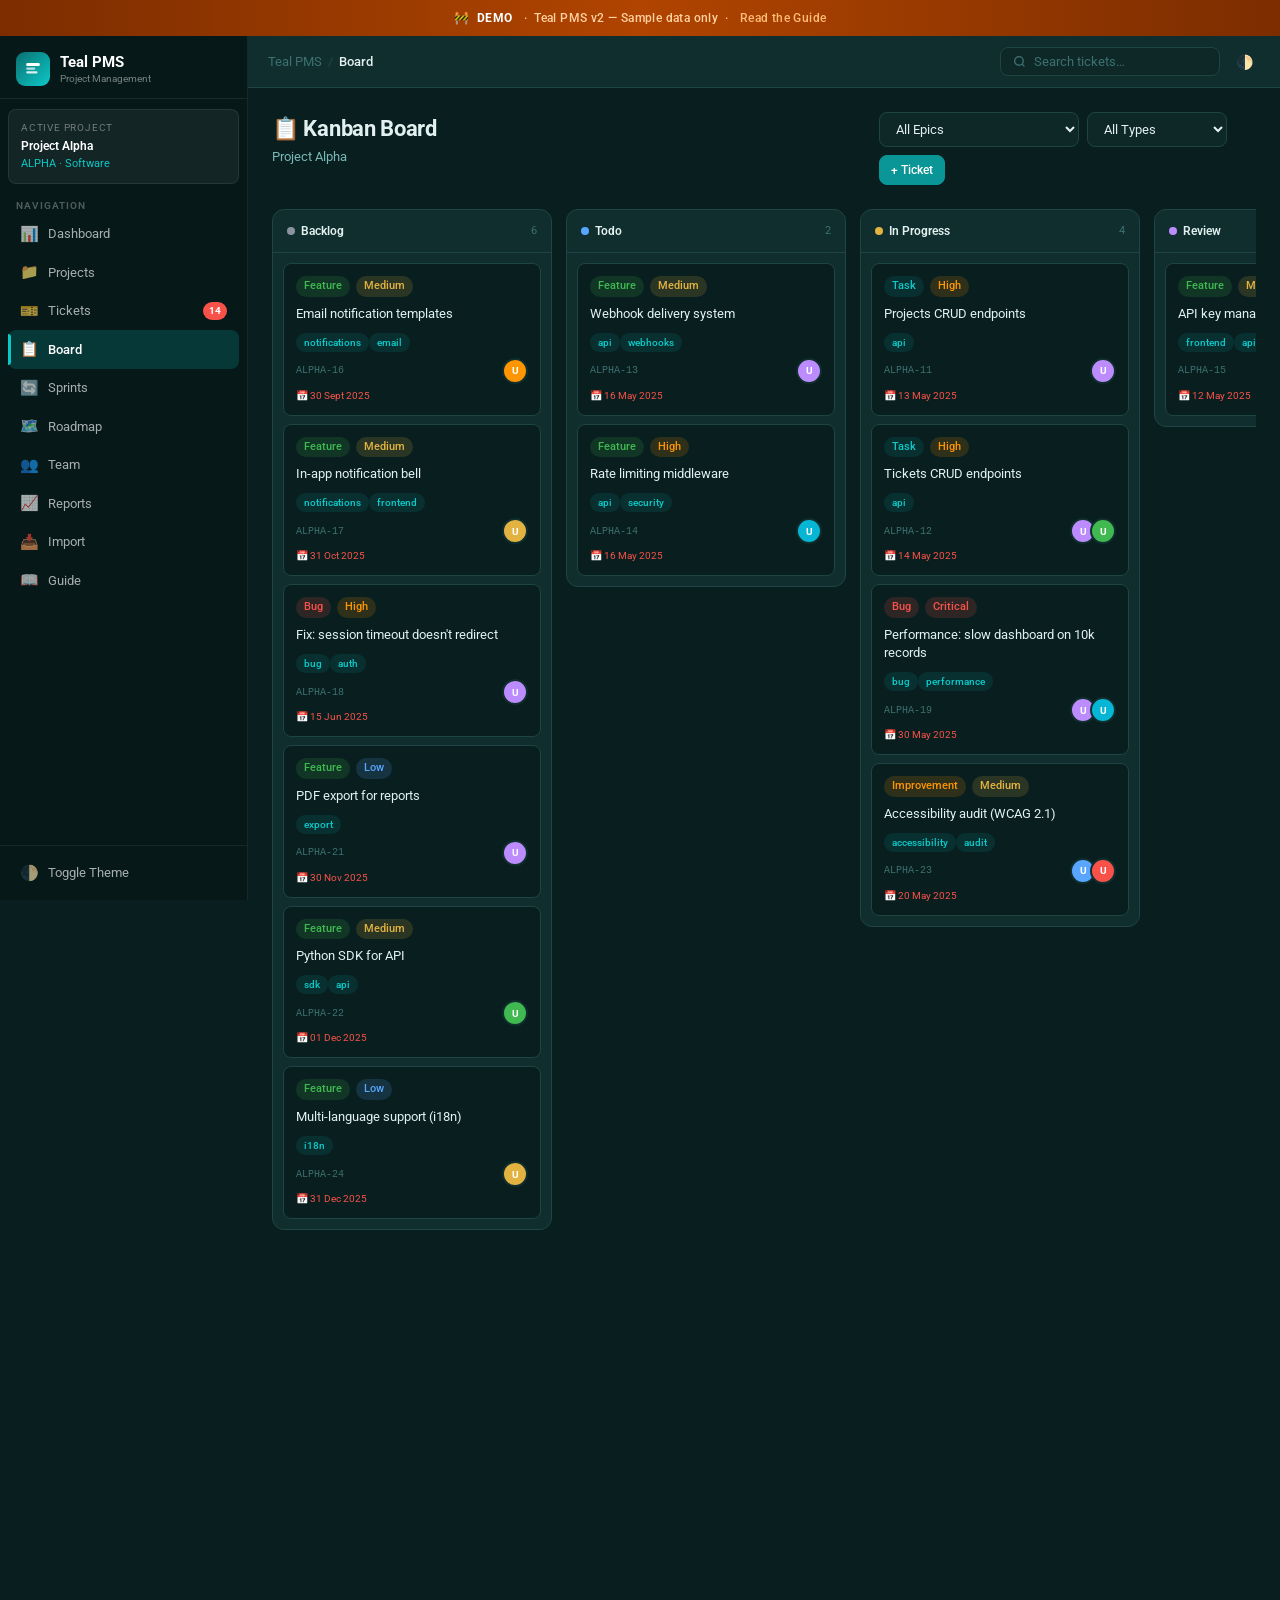
==== board.html @ f60396ba "feat: initial release — Teal PMS v2 (10 pages, import, scrum, roadmap, reports)" ====
<!DOCTYPE html>
<html lang="en" data-theme="dark">
<head><meta charset="UTF-8"/><meta name="viewport" content="width=device-width,initial-scale=1"/>
<title>Teal PMS — Board</title><link rel="icon" href="favicon.svg"/><link rel="stylesheet" href="css/style.css"/></head>
<body>
<script src="js/data.js"></script><script src="js/common.js"></script>
<script>seedDemoData(); buildNav('board');</script>
<div class="main-content">
  <div class="page-header">
    <div><div class="page-title">📋 Kanban Board</div><div class="page-sub" id="board-sub"></div></div>
    <div class="page-header-actions">
      <select class="form-control" id="f-epic" onchange="render()" style="max-width:200px"><option value="">All Epics</option></select>
      <select class="form-control" id="f-type" onchange="render()" style="max-width:140px"><option value="">All Types</option><option>Task</option><option>Bug</option><option>Feature</option><option>Story</option><option>Improvement</option></select>
      <a href="tickets.html" class="btn btn-primary btn-sm">+ Ticket</a>
    </div>
  </div>
  <div class="kanban-wrap" id="kanban-wrap"></div>
</div>
<script>
const COLS = ['Backlog','Todo','In Progress','Review','Done','Blocked'];
const COL_COLORS = {'Backlog':'#8b949e','Todo':'#58a6ff','In Progress':'#e3b341','Review':'#bc8cff','Done':'#3fb950','Blocked':'#f85149'};
const proj = getActiveProject();
document.getElementById('board-sub').textContent = proj?.name || '';
const epics = proj ? getEpicsByProject(proj.id) : [];
const epicSel = document.getElementById('f-epic');
epics.forEach(e => { const o=document.createElement('option'); o.value=e.id; o.textContent=e.name; epicSel.appendChild(o); });

let dragging = null;

function render() {
  const fe = document.getElementById('f-epic').value;
  const ft = document.getElementById('f-type').value;
  const tickets = (proj ? getTicketsByProject(proj.id) : []).filter(t =>
    t.type !== 'Epic' && (!fe || t.epicId === fe) && (!ft || t.type === ft)
  );
  const wrap = document.getElementById('kanban-wrap');
  wrap.innerHTML = COLS.map(col => {
    const cards = tickets.filter(t => t.status === col);
    return `<div class="kanban-col" data-col="${col}" ondragover="event.preventDefault();this.classList.add('drag-over')" ondragleave="this.classList.remove('drag-over')" ondrop="drop(event,'${col}')">
      <div class="kanban-col-header">
        <span style="display:flex;align-items:center;gap:6px"><span style="width:8px;height:8px;border-radius:50%;background:${COL_COLORS[col]};display:inline-block"></span>${col}</span>
        <span class="col-count">${cards.length}</span>
      </div>
      <div class="kanban-col-body">${cards.map(t => `
        <div class="ticket-card" draggable="true" data-id="${t.id}" ondragstart="drag(event)">
          <div class="ticket-card-top">${typeBadge(t.type)}${priorityBadge(t.priority)}</div>
          <div class="ticket-card-title">${t.title}</div>
          ${t.labels?.length ? `<div style="margin-bottom:6px">${t.labels.slice(0,2).map(l=>`<span class="label-chip" style="font-size:10px">${l}</span>`).join('')}</div>` : ''}
          <div class="ticket-card-meta">
            <span class="ticket-card-key">${t.key}</span>
            ${renderAvatars(t.assignees, 2)}
          </div>
          ${t.dueDate ? `<div style="font-size:10px;color:${new Date(t.dueDate)<new Date()&&col!=='Done'?'var(--fail)':'var(--text-muted)'};margin-top:4px">📅 ${fmtDate(t.dueDate)}</div>` : ''}
        </div>`).join('')}
      </div>
    </div>`;
  }).join('');
}
function drag(e) { dragging = e.currentTarget.dataset.id; e.currentTarget.classList.add('dragging'); }
function drop(e, col) {
  e.preventDefault();
  document.querySelectorAll('.kanban-col').forEach(c => c.classList.remove('drag-over'));
  if (!dragging) return;
  const patch = { status: col };
  if (col === 'Done') { patch.pctComplete = 100; }
  updateTicket(dragging, patch); dragging = null; render(); toast(`Moved to ${col}`);
}
render();
</script>
</body></html>
---- css/style.css ----
/* ===== TEAL PMS v2 — DESIGN SYSTEM ===== */
@import url('https://fonts.googleapis.com/css2?family=Roboto:wght@300;400;500;700&display=swap');

/* ---- Tokens ---- */
:root {
  --teal:       #0A9696;
  --teal-br:    #0DC8C8;
  --teal-dim:   #076f6f;
  --teal-ghost: rgba(10,150,150,.12);
  --teal-glow:  rgba(13,200,200,.20);

  --bg:         #091f1f;
  --bg-card:    #102e2e;
  --bg-sidebar: #061818;
  --bg-hover:   #153838;
  --bg-input:   #0e2828;
  --bg-modal:   #0d2525;
  --border:     #1e4444;
  --border-dim: #132e2e;

  --text:       #e2f0f0;
  --text-dim:   #7ab8b8;
  --text-muted: #3d7070;

  --pass:   #3fb950;
  --warn:   #e3b341;
  --fail:   #f85149;
  --info:   #58a6ff;
  --purple: #bc8cff;
  --orange: #ff9500;

  --radius:    8px;
  --radius-lg: 12px;
  --radius-xl: 16px;
  --sidebar-w: 248px;
  --banner-h:  36px;
  --topbar-h:  52px;

  --shadow:    0 4px 24px rgba(0,0,0,.50);
  --shadow-sm: 0 2px 8px rgba(0,0,0,.35);
  --shadow-card: 0 1px 3px rgba(0,0,0,.4), 0 0 0 1px var(--border);
}

[data-theme="light"] {
  --bg:         #e6f4f4;
  --bg-card:    #f4fdfd;
  --bg-sidebar: #0A9696;
  --bg-hover:   #cceaea;
  --bg-input:   #dff4f4;
  --bg-modal:   #ffffff;
  --border:     #a8d8d8;
  --border-dim: #c6e8e8;
  --text:       #0a2e2e;
  --text-dim:   #2e6060;
  --text-muted: #5a9090;
  --shadow:    0 4px 24px rgba(10,150,150,.12);
  --shadow-sm: 0 2px 8px rgba(10,150,150,.08);
  --shadow-card: 0 1px 3px rgba(0,0,0,.08), 0 0 0 1px var(--border);
}

/* ---- Reset ---- */
*, *::before, *::after { box-sizing: border-box; margin: 0; padding: 0; }
html { font-size: 14px; scroll-behavior: smooth; }
body {
  font-family: 'Roboto', -apple-system, BlinkMacSystemFont, sans-serif;
  background: var(--bg);
  color: var(--text);
  min-height: 100vh;
  line-height: 1.5;
  -webkit-font-smoothing: antialiased;
}
a { color: var(--teal-br); text-decoration: none; }
a:hover { text-decoration: underline; }
button, input, select, textarea { font-family: inherit; font-size: inherit; }
button { cursor: pointer; border: none; background: none; }
img { max-width: 100%; }
ul { list-style: none; }

/* ---- Demo Banner ---- */
.demo-banner {
  position: fixed; top: 0; left: 0; right: 0;
  height: var(--banner-h);
  background: linear-gradient(90deg, #7c2d00, #b04400 50%, #7c2d00);
  display: flex; align-items: center; justify-content: center;
  gap: 8px; font-size: 12px; font-weight: 500; letter-spacing: .4px;
  color: #ffd0a0; z-index: 1100;
}
.demo-banner strong { color: #fff; }
.demo-banner a { color: #ffbb77; }

/* ---- Sidebar ---- */
.sidebar {
  position: fixed;
  top: var(--banner-h); left: 0; bottom: 0;
  width: var(--sidebar-w);
  background: var(--bg-sidebar);
  border-right: 1px solid rgba(255,255,255,.07);
  display: flex; flex-direction: column;
  z-index: 900; overflow-y: auto; overflow-x: hidden;
}
[data-theme="light"] .sidebar { border-right-color: rgba(0,0,0,.08); }

.sidebar-logo {
  display: flex; align-items: center; gap: 10px;
  padding: 16px 16px 12px;
  border-bottom: 1px solid rgba(255,255,255,.08);
}
.logo-icon {
  width: 34px; height: 34px; border-radius: 9px; flex-shrink: 0;
  background: linear-gradient(135deg, #0a7070, #0DC8C8);
  display: flex; align-items: center; justify-content: center;
}
.logo-icon svg { width: 18px; height: 18px; }
.logo-text  { font-size: 15px; font-weight: 700; color: #fff; line-height: 1.2; }
.logo-sub   { font-size: 10px; color: rgba(255,255,255,.45); }

/* Active project pill */
.sidebar-project {
  margin: 10px 8px 4px;
  padding: 10px 12px;
  background: rgba(255,255,255,.06);
  border-radius: var(--radius);
  border: 1px solid rgba(255,255,255,.08);
  cursor: pointer;
  transition: background .15s;
}
.sidebar-project:hover { background: rgba(255,255,255,.10); }
.proj-label { font-size: 10px; color: rgba(255,255,255,.4); text-transform: uppercase; letter-spacing: .8px; }
.proj-name  { font-size: 12px; font-weight: 600; color: #fff; margin-top: 2px; white-space: nowrap; overflow: hidden; text-overflow: ellipsis; }
.proj-key   { font-size: 11px; color: var(--teal-br); margin-top: 1px; }

/* Nav */
.nav-section { padding: 10px 8px 2px; }
.nav-label {
  font-size: 10px; font-weight: 600; letter-spacing: 1px;
  text-transform: uppercase; color: rgba(255,255,255,.3);
  padding: 0 8px; margin-bottom: 2px;
}
.nav-item {
  display: flex; align-items: center; gap: 10px;
  padding: 8px 12px; border-radius: var(--radius);
  color: rgba(255,255,255,.65); font-size: 13px; font-weight: 400;
  transition: background .13s, color .13s;
  position: relative; cursor: pointer; text-decoration: none;
}
.nav-item:hover { background: rgba(255,255,255,.08); color: #fff; text-decoration: none; }
.nav-item.active { background: rgba(13,200,200,.18); color: #fff; font-weight: 500; }
.nav-item.active::before {
  content: ''; position: absolute; left: 0; top: 4px; bottom: 4px;
  width: 3px; border-radius: 0 3px 3px 0; background: var(--teal-br);
}
.nav-icon { width: 18px; text-align: center; font-size: 15px; flex-shrink: 0; }
.nav-badge {
  margin-left: auto; font-size: 10px; font-weight: 700;
  padding: 1px 6px; border-radius: 20px; line-height: 16px;
}
.nav-badge.warn { background: var(--fail); color: #fff; }
.nav-badge.info { background: var(--teal); color: #fff; }

.sidebar-bottom { margin-top: auto; padding: 8px; border-top: 1px solid rgba(255,255,255,.07); }

/* ---- Topbar ---- */
.topbar {
  position: fixed;
  top: var(--banner-h); left: var(--sidebar-w); right: 0;
  height: var(--topbar-h);
  background: var(--bg-card);
  border-bottom: 1px solid var(--border);
  display: flex; align-items: center;
  padding: 0 20px; gap: 12px;
  z-index: 800;
}
.breadcrumb { display: flex; align-items: center; gap: 6px; color: var(--text-muted); font-size: 13px; flex: 1; min-width: 0; }
.breadcrumb span { white-space: nowrap; }
.breadcrumb .sep { opacity: .4; }
.breadcrumb strong { color: var(--text); font-weight: 500; }
.topbar-right { display: flex; align-items: center; gap: 8px; }
.search-box {
  display: flex; align-items: center; gap: 8px;
  background: var(--bg-input); border: 1px solid var(--border);
  border-radius: var(--radius); padding: 6px 12px;
  width: 220px; transition: border-color .15s;
}
.search-box:focus-within { border-color: var(--teal); }
.search-box svg { color: var(--text-muted); flex-shrink: 0; }
.search-box input { background: none; border: none; outline: none; color: var(--text); width: 100%; font-size: 13px; }
.search-box input::placeholder { color: var(--text-muted); }

/* ---- Main content ---- */
.main-content {
  margin-left: var(--sidebar-w);
  padding: calc(var(--banner-h) + var(--topbar-h) + 24px) 24px 48px;
  min-height: 100vh;
}

/* ---- Page Header ---- */
.page-header {
  display: flex; align-items: flex-start; justify-content: space-between;
  margin-bottom: 24px; gap: 12px; flex-wrap: wrap;
}
.page-title { font-size: 22px; font-weight: 700; color: var(--text); letter-spacing: -.3px; }
.page-sub   { font-size: 13px; color: var(--text-dim); margin-top: 2px; }
.page-header-actions { display: flex; gap: 8px; flex-wrap: wrap; align-items: center; }

/* ---- Buttons ---- */
.btn {
  display: inline-flex; align-items: center; gap: 6px;
  padding: 8px 16px; border-radius: var(--radius); font-size: 13px; font-weight: 500;
  border: 1px solid transparent; transition: all .13s; cursor: pointer; white-space: nowrap;
}
.btn-primary { background: var(--teal); color: #fff; border-color: var(--teal); }
.btn-primary:hover { background: var(--teal-dim); border-color: var(--teal-dim); }
.btn-outline { background: transparent; color: var(--text); border-color: var(--border); }
.btn-outline:hover { background: var(--bg-hover); }
.btn-ghost { background: transparent; color: var(--text-dim); border-color: transparent; }
.btn-ghost:hover { background: var(--bg-hover); color: var(--text); }
.btn-danger { background: var(--fail); color: #fff; border-color: var(--fail); }
.btn-sm { padding: 5px 11px; font-size: 12px; }
.btn-icon { width: 32px; height: 32px; display: inline-flex; align-items: center; justify-content: center; border-radius: var(--radius); color: var(--text-dim); transition: background .13s; }
.btn-icon:hover { background: var(--bg-hover); color: var(--text); }

/* ---- Cards ---- */
.card {
  background: var(--bg-card);
  border: 1px solid var(--border);
  border-radius: var(--radius-lg);
  box-shadow: var(--shadow-card);
}
.card-header {
  padding: 14px 16px 10px;
  border-bottom: 1px solid var(--border-dim);
  display: flex; align-items: center; justify-content: space-between; gap: 8px;
}
.card-title { font-size: 13px; font-weight: 600; color: var(--text); }
.card-sub   { font-size: 11px; color: var(--text-muted); }
.card-body  { padding: 16px; }

/* ---- Grid ---- */
.grid-2 { display: grid; grid-template-columns: 1fr 1fr; gap: 16px; }
.grid-3 { display: grid; grid-template-columns: repeat(3,1fr); gap: 16px; }
.grid-4 { display: grid; grid-template-columns: repeat(4,1fr); gap: 16px; }

/* ---- Stat tiles ---- */
.stat-grid { display: grid; grid-template-columns: repeat(auto-fit,minmax(150px,1fr)); gap: 12px; margin-bottom: 20px; }
.stat-tile {
  background: var(--bg-card); border: 1px solid var(--border);
  border-radius: var(--radius-lg); padding: 16px 18px;
}
.stat-value { font-size: 28px; font-weight: 700; line-height: 1; color: var(--text); }
.stat-label { font-size: 11px; color: var(--text-muted); margin-top: 4px; text-transform: uppercase; letter-spacing: .6px; }
.stat-sub   { font-size: 12px; color: var(--text-dim); margin-top: 2px; }
.stat-tile.pass .stat-value { color: var(--pass); }
.stat-tile.warn .stat-value { color: var(--warn); }
.stat-tile.fail .stat-value { color: var(--fail); }
.stat-tile.info .stat-value { color: var(--info); }
.stat-tile.teal .stat-value { color: var(--teal-br); }

/* ---- Badges ---- */
.badge {
  display: inline-flex; align-items: center; gap: 4px;
  padding: 2px 8px; border-radius: 20px; font-size: 11px; font-weight: 500;
  white-space: nowrap;
}
/* Status */
.badge-backlog   { background: rgba(139,148,158,.15); color: #8b949e; }
.badge-todo      { background: rgba(88,166,255,.15); color: #58a6ff; }
.badge-progress  { background: rgba(227,179,65,.15); color: #e3b341; }
.badge-review    { background: rgba(188,140,255,.15); color: #bc8cff; }
.badge-done      { background: rgba(63,185,80,.15); color: #3fb950; }
.badge-blocked   { background: rgba(248,81,73,.15); color: #f85149; }
/* Priority */
.badge-critical  { background: rgba(248,81,73,.15); color: #f85149; }
.badge-high      { background: rgba(255,149,0,.15); color: #ff9500; }
.badge-medium    { background: rgba(227,179,65,.15); color: #e3b341; }
.badge-low       { background: rgba(88,166,255,.15); color: #58a6ff; }
/* Type */
.badge-task      { background: rgba(10,150,150,.15); color: var(--teal-br); }
.badge-bug       { background: rgba(248,81,73,.15); color: #f85149; }
.badge-feature   { background: rgba(63,185,80,.15); color: #3fb950; }
.badge-story     { background: rgba(88,166,255,.15); color: #58a6ff; }
.badge-epic      { background: rgba(188,140,255,.15); color: #bc8cff; }
.badge-improve   { background: rgba(255,149,0,.15); color: #ff9500; }

/* ---- Priority dot ---- */
.prio-dot { width: 8px; height: 8px; border-radius: 50%; display: inline-block; flex-shrink: 0; }
.prio-dot.critical { background: var(--fail); }
.prio-dot.high     { background: var(--orange); }
.prio-dot.medium   { background: var(--warn); }
.prio-dot.low      { background: var(--info); }

/* ---- Table ---- */
.table-wrap { overflow-x: auto; }
table { width: 100%; border-collapse: collapse; font-size: 13px; }
thead th {
  padding: 9px 12px; text-align: left;
  color: var(--text-muted); font-size: 11px; font-weight: 600;
  text-transform: uppercase; letter-spacing: .6px;
  border-bottom: 1px solid var(--border);
  background: var(--bg-card); position: sticky; top: 0; white-space: nowrap;
}
tbody tr { border-bottom: 1px solid var(--border-dim); transition: background .1s; }
tbody tr:hover { background: var(--bg-hover); }
tbody td { padding: 10px 12px; color: var(--text); vertical-align: middle; }
.ticket-key { font-family: 'Roboto Mono', monospace; font-size: 11px; color: var(--teal-br); font-weight: 500; white-space: nowrap; }

/* ---- Avatar ---- */
.avatar {
  width: 26px; height: 26px; border-radius: 50%; display: inline-flex;
  align-items: center; justify-content: center;
  font-size: 10px; font-weight: 700; color: #fff; flex-shrink: 0;
  border: 2px solid var(--bg-card);
}
.avatar-lg { width: 36px; height: 36px; font-size: 13px; }
.avatar-stack { display: flex; }
.avatar-stack .avatar { margin-left: -6px; }
.avatar-stack .avatar:first-child { margin-left: 0; }

/* ---- Progress bar ---- */
.progress { height: 6px; background: var(--border); border-radius: 3px; overflow: hidden; }
.progress-bar { height: 100%; border-radius: 3px; background: var(--teal); transition: width .3s; }
.progress-bar.done { background: var(--pass); }
.progress-bar.warn { background: var(--warn); }
.progress-bar.fail { background: var(--fail); }

/* ---- Form controls ---- */
.form-group { display: flex; flex-direction: column; gap: 5px; }
.form-row { display: flex; gap: 12px; }
.form-row .form-group { flex: 1; }
label { font-size: 11px; font-weight: 600; color: var(--text-muted); text-transform: uppercase; letter-spacing: .5px; }
.form-control {
  background: var(--bg-input); border: 1px solid var(--border);
  border-radius: var(--radius); padding: 8px 12px;
  color: var(--text); font-size: 13px; outline: none; width: 100%;
  transition: border-color .15s;
}
.form-control:focus { border-color: var(--teal); }
.form-control::placeholder { color: var(--text-muted); }
textarea.form-control { resize: vertical; min-height: 80px; }
select.form-control { cursor: pointer; }

/* ---- Modal ---- */
.modal-overlay {
  position: fixed; inset: 0; background: rgba(0,0,0,.6);
  display: none; align-items: center; justify-content: center;
  z-index: 2000; padding: 20px; backdrop-filter: blur(2px);
}
.modal-overlay.open { display: flex; }
.modal {
  background: var(--bg-modal); border: 1px solid var(--border);
  border-radius: var(--radius-xl); box-shadow: var(--shadow);
  width: 100%; max-width: 640px; max-height: 90vh;
  display: flex; flex-direction: column; overflow: hidden;
}
.modal-lg { max-width: 880px; }
.modal-header {
  display: flex; align-items: center; justify-content: space-between;
  padding: 16px 20px; border-bottom: 1px solid var(--border);
}
.modal-title { font-size: 16px; font-weight: 600; color: var(--text); }
.modal-close { color: var(--text-muted); font-size: 18px; line-height: 1; padding: 4px 8px; border-radius: 6px; }
.modal-close:hover { background: var(--bg-hover); color: var(--text); }
.modal-body { padding: 20px; overflow-y: auto; flex: 1; display: flex; flex-direction: column; gap: 14px; }
.modal-footer {
  display: flex; gap: 8px; justify-content: flex-end;
  padding: 14px 20px; border-top: 1px solid var(--border);
}

/* ---- Kanban board ---- */
.kanban-wrap { display: flex; gap: 14px; overflow-x: auto; padding-bottom: 12px; min-height: calc(100vh - 200px); align-items: flex-start; }
.kanban-col {
  flex: 0 0 280px; background: var(--bg-card);
  border: 1px solid var(--border); border-radius: var(--radius-lg);
  display: flex; flex-direction: column; min-height: 100px;
}
.kanban-col-header {
  display: flex; align-items: center; justify-content: space-between;
  padding: 12px 14px; border-bottom: 1px solid var(--border);
  font-size: 12px; font-weight: 600; color: var(--text);
  border-radius: var(--radius-lg) var(--radius-lg) 0 0;
}
.kanban-col-header .col-count { font-size: 11px; color: var(--text-muted); font-weight: 400; margin-left: 6px; }
.kanban-col-body { padding: 10px; display: flex; flex-direction: column; gap: 8px; flex: 1; }
.kanban-col.drag-over { background: var(--teal-ghost); border-color: var(--teal); }

.ticket-card {
  background: var(--bg); border: 1px solid var(--border);
  border-radius: var(--radius); padding: 12px; cursor: grab;
  transition: box-shadow .13s, transform .1s;
  user-select: none;
}
.ticket-card:hover { box-shadow: 0 4px 12px rgba(0,0,0,.3); }
.ticket-card.dragging { opacity: .5; transform: scale(.97); cursor: grabbing; }
.ticket-card-top { display: flex; align-items: center; gap: 6px; margin-bottom: 8px; flex-wrap: wrap; }
.ticket-card-title { font-size: 13px; color: var(--text); line-height: 1.4; margin-bottom: 8px; font-weight: 400; }
.ticket-card-meta { display: flex; align-items: center; justify-content: space-between; }
.ticket-card-key { font-size: 10px; color: var(--text-muted); font-family: monospace; }

/* ---- Sprint board ---- */
.sprint-header {
  background: var(--bg-card); border: 1px solid var(--border);
  border-radius: var(--radius-lg); padding: 14px 18px;
  margin-bottom: 16px; display: flex; align-items: center; gap: 12px; flex-wrap: wrap;
}
.sprint-name { font-size: 15px; font-weight: 600; color: var(--text); }
.sprint-dates { font-size: 12px; color: var(--text-dim); }
.sprint-meta { margin-left: auto; display: flex; gap: 16px; }
.sprint-stat { text-align: center; }
.sprint-stat-value { font-size: 18px; font-weight: 700; color: var(--teal-br); }
.sprint-stat-label { font-size: 10px; color: var(--text-muted); text-transform: uppercase; }

/* ---- Roadmap / Epics ---- */
.roadmap-epic {
  background: var(--bg-card); border: 1px solid var(--border);
  border-radius: var(--radius-lg); margin-bottom: 12px; overflow: hidden;
}
.roadmap-epic-header {
  display: flex; align-items: center; gap: 10px;
  padding: 14px 16px; cursor: pointer;
}
.roadmap-epic-header:hover { background: var(--bg-hover); }
.epic-color-dot { width: 12px; height: 12px; border-radius: 3px; flex-shrink: 0; }
.epic-name { font-size: 14px; font-weight: 600; color: var(--text); flex: 1; }
.epic-meta { font-size: 12px; color: var(--text-dim); }
.epic-progress { width: 120px; }
.roadmap-epic-tickets { padding: 0 16px 14px; border-top: 1px solid var(--border-dim); }

/* ---- Import wizard ---- */
.import-step { display: none; }
.import-step.active { display: block; }
.import-source-grid { display: grid; grid-template-columns: repeat(auto-fill,minmax(160px,1fr)); gap: 12px; }
.import-source-card {
  border: 2px solid var(--border); border-radius: var(--radius-lg);
  padding: 20px 16px; text-align: center; cursor: pointer;
  transition: border-color .13s, background .13s; display: flex;
  flex-direction: column; align-items: center; gap: 10px;
}
.import-source-card:hover { border-color: var(--teal); background: var(--teal-ghost); }
.import-source-card.selected { border-color: var(--teal-br); background: rgba(13,200,200,.12); }
.import-source-icon { font-size: 32px; }
.import-source-name { font-size: 13px; font-weight: 600; color: var(--text); }
.import-source-desc { font-size: 11px; color: var(--text-muted); }
.drop-zone {
  border: 2px dashed var(--border); border-radius: var(--radius-lg);
  padding: 48px 24px; text-align: center; cursor: pointer;
  transition: border-color .13s, background .13s;
}
.drop-zone:hover, .drop-zone.drag-over { border-color: var(--teal); background: var(--teal-ghost); }
.drop-zone-icon { font-size: 48px; margin-bottom: 12px; }
.drop-zone-title { font-size: 16px; font-weight: 600; color: var(--text); margin-bottom: 6px; }
.drop-zone-sub { font-size: 13px; color: var(--text-muted); }
.import-preview { overflow-x: auto; }
.field-map-row { display: flex; align-items: center; gap: 10px; padding: 8px 0; border-bottom: 1px solid var(--border-dim); }
.field-map-label { flex: 1; font-size: 13px; color: var(--text-dim); }
.field-map-arrow { color: var(--text-muted); }
.field-map-select { flex: 1; }

/* ---- Project cards ---- */
.project-grid { display: grid; grid-template-columns: repeat(auto-fill,minmax(290px,1fr)); gap: 16px; }
.project-card {
  background: var(--bg-card); border: 1px solid var(--border);
  border-radius: var(--radius-lg); padding: 18px; cursor: pointer;
  transition: border-color .15s, box-shadow .15s;
}
.project-card:hover { border-color: var(--teal); box-shadow: 0 0 0 1px var(--teal); }
.project-card.active-proj { border-color: var(--teal-br); }
.project-card-header { display: flex; align-items: flex-start; gap: 12px; margin-bottom: 14px; }
.project-icon { width: 42px; height: 42px; border-radius: 10px; display: flex; align-items: center; justify-content: center; font-size: 20px; flex-shrink: 0; }
.project-name { font-size: 15px; font-weight: 600; color: var(--text); line-height: 1.3; }
.project-key  { font-size: 11px; color: var(--text-muted); font-family: monospace; }
.project-card-stats { display: flex; gap: 16px; margin-bottom: 12px; }
.proj-stat { text-align: center; }
.proj-stat-val { font-size: 17px; font-weight: 700; color: var(--text); }
.proj-stat-lbl { font-size: 10px; color: var(--text-muted); text-transform: uppercase; }

/* ---- Charts ---- */
.chart-wrap { position: relative; height: 220px; }
.chart-wrap.tall { height: 300px; }

/* ---- Time log ---- */
.timelog-entry {
  display: flex; align-items: center; gap: 12px;
  padding: 8px 0; border-bottom: 1px solid var(--border-dim);
  font-size: 12px;
}
.timelog-hours { font-size: 15px; font-weight: 700; color: var(--teal-br); white-space: nowrap; }

/* ---- Labels ---- */
.label-chip {
  display: inline-flex; align-items: center; gap: 4px;
  padding: 2px 8px; border-radius: 20px; font-size: 11px; font-weight: 500;
  background: rgba(10,150,150,.15); color: var(--teal-br);
}

/* ---- Guide ---- */
.guide-layout { display: grid; grid-template-columns: 220px 1fr; gap: 24px; align-items: flex-start; }
.guide-toc {
  position: sticky; top: calc(var(--banner-h) + var(--topbar-h) + 24px);
  padding: 14px; display: flex; flex-direction: column; gap: 2px;
}
.guide-toc a { display: block; padding: 6px 10px; border-radius: 6px; font-size: 13px; color: var(--text-dim); transition: background .1s, color .1s; }
.guide-toc a:hover { background: var(--bg-hover); color: var(--text); text-decoration: none; }
.guide-toc a.active { background: var(--teal-ghost); color: var(--teal-br); }
.guide-section { margin-bottom: 36px; }
.guide-section h2 { font-size: 20px; font-weight: 700; margin-bottom: 12px; padding-bottom: 8px; border-bottom: 1px solid var(--border); }
.guide-section h3 { font-size: 15px; font-weight: 600; margin: 16px 0 8px; color: var(--teal-br); }
.guide-section p { color: var(--text-dim); margin-bottom: 10px; line-height: 1.7; }
.tip  { background: rgba(10,150,150,.10); border-left: 3px solid var(--teal); border-radius: 6px; padding: 12px 16px; color: var(--text-dim); font-size: 13px; }
.warn-box { background: rgba(227,179,65,.10); border-left: 3px solid var(--warn); border-radius: 6px; padding: 12px 16px; color: var(--warn); font-size: 13px; }

/* ---- Ticket detail ---- */
.ticket-detail-grid { display: grid; grid-template-columns: 1fr 300px; gap: 20px; align-items: flex-start; }
.ticket-sidebar-field { margin-bottom: 14px; }
.ticket-sidebar-field label { display: block; margin-bottom: 5px; }

/* ---- Comments ---- */
.comment-list { display: flex; flex-direction: column; gap: 12px; }
.comment-item { display: flex; gap: 10px; }
.comment-body { background: var(--bg-hover); border-radius: var(--radius); padding: 10px 14px; flex: 1; }
.comment-author { font-size: 12px; font-weight: 600; color: var(--text); }
.comment-time   { font-size: 11px; color: var(--text-muted); margin-left: 8px; }
.comment-text   { font-size: 13px; color: var(--text-dim); margin-top: 4px; }
.comment-input-row { display: flex; gap: 10px; align-items: flex-start; margin-top: 12px; }
.comment-input-row textarea { flex: 1; }

/* ---- Filter bar ---- */
.filter-bar { display: flex; gap: 8px; flex-wrap: wrap; margin-bottom: 16px; align-items: center; }
.filter-bar select, .filter-bar input { max-width: 160px; padding: 6px 10px; }

/* ---- Toast ---- */
#toast-container { position: fixed; bottom: 24px; right: 24px; z-index: 9999; display: flex; flex-direction: column; gap: 8px; }
.toast {
  background: var(--bg-card); border: 1px solid var(--border);
  border-radius: var(--radius); padding: 12px 18px; font-size: 13px;
  box-shadow: var(--shadow); display: flex; align-items: center; gap: 10px;
  animation: slideIn .2s ease; max-width: 320px; color: var(--text);
}
.toast.pass { border-color: var(--pass); }
.toast.fail { border-color: var(--fail); }
.toast.warn { border-color: var(--warn); }
@keyframes slideIn { from { transform: translateX(40px); opacity: 0; } to { transform: translateX(0); opacity: 1; } }

/* ---- Scrollbar ---- */
::-webkit-scrollbar { width: 6px; height: 6px; }
::-webkit-scrollbar-track { background: transparent; }
::-webkit-scrollbar-thumb { background: var(--border); border-radius: 3px; }
::-webkit-scrollbar-thumb:hover { background: var(--text-muted); }

/* ---- Responsive ---- */
@media (max-width: 900px) {
  .grid-2, .grid-3, .grid-4 { grid-template-columns: 1fr; }
  .guide-layout { grid-template-columns: 1fr; }
  .ticket-detail-grid { grid-template-columns: 1fr; }
}
@media (max-width: 768px) {
  .sidebar { transform: translateX(-100%); transition: transform .2s; }
  .sidebar.open { transform: translateX(0); }
  .main-content { margin-left: 0; }
  .topbar { left: 0; }
}

/* ---- Roadmap ---- */
.roadmap-epic { background: var(--bg-card); border: 1px solid var(--border); border-radius: var(--radius); margin-bottom: 16px; overflow: hidden; }
.roadmap-epic-header { display: flex; align-items: center; gap: 12px; padding: 16px 20px; }
.epic-color-dot { width: 14px; height: 14px; border-radius: 3px; flex-shrink: 0; }
.epic-name { font-weight: 600; font-size: 14px; }
.epic-meta { font-size: 11px; color: var(--text-muted); }
.epic-progress { display: flex; flex-direction: column; gap: 4px; min-width: 140px; }
.roadmap-epic-tickets { padding: 0 20px 16px; }

/* ---- Import ---- */
.import-source-card { background: var(--bg-card); border: 2px solid var(--border); border-radius: var(--radius); padding: 20px; text-align: center; cursor: pointer; transition: border-color .15s, transform .1s; }
.import-source-card:hover { border-color: var(--teal); transform: translateY(-2px); }
.import-source-card.selected { border-color: var(--teal-br); box-shadow: 0 0 0 2px var(--teal-br)33; }
.import-source-icon { font-size: 32px; margin-bottom: 8px; }
.import-source-name { font-weight: 700; font-size: 14px; }
.import-source-desc { font-size: 12px; color: var(--text-muted); margin-top: 4px; }
.import-dropzone { border: 2px dashed var(--border); border-radius: var(--radius); padding: 48px; text-align: center; cursor: pointer; transition: border-color .15s; }
.import-dropzone:hover, .import-dropzone.drag-over { border-color: var(--teal-br); background: var(--bg-hover); }
.step-badge { width: 24px; height: 24px; border-radius: 50%; background: var(--border); color: var(--text-muted); font-size: 12px; font-weight: 700; display: flex; align-items: center; justify-content: center; flex-shrink: 0; }
.step-badge.active { background: var(--teal); color: #fff; }
.import-guide-item { padding: 12px 0; border-bottom: 1px solid var(--border-dim); }
.import-guide-title { font-weight: 600; font-size: 13px; margin-bottom: 4px; }
.import-guide-steps { font-size: 13px; color: var(--text-dim); }

/* ---- Guide ---- */
.guide-layout { display: grid; grid-template-columns: 200px 1fr; gap: 28px; align-items: flex-start; }
.guide-toc { position: sticky; top: 24px; padding: 16px; display: flex; flex-direction: column; gap: 6px; }
.guide-toc a { font-size: 13px; color: var(--text-muted); text-decoration: none; padding: 4px 8px; border-radius: 6px; transition: background .1s; }
.guide-toc a:hover { background: var(--bg-hover); color: var(--text); }
.guide-toc a.active { background: var(--teal)22; color: var(--teal-br); font-weight: 600; }
.guide-section { margin-bottom: 40px; }
.guide-section h2 { font-size: 20px; font-weight: 700; margin-bottom: 12px; border-bottom: 2px solid var(--teal); padding-bottom: 8px; }
.guide-section h3 { font-size: 14px; font-weight: 600; margin: 16px 0 6px; color: var(--teal-br); }
.guide-section p { font-size: 14px; line-height: 1.7; color: var(--text-dim); margin-bottom: 10px; }
.tip { background: var(--teal)15; border-left: 3px solid var(--teal); padding: 10px 14px; border-radius: 0 var(--radius) var(--radius) 0; font-size: 13px; color: var(--text-dim); margin: 12px 0; }
.warn-box { background: var(--fail)15; border-left: 3px solid var(--fail); padding: 10px 14px; border-radius: 0 var(--radius) var(--radius) 0; font-size: 13px; color: var(--text-dim); margin: 12px 0; }
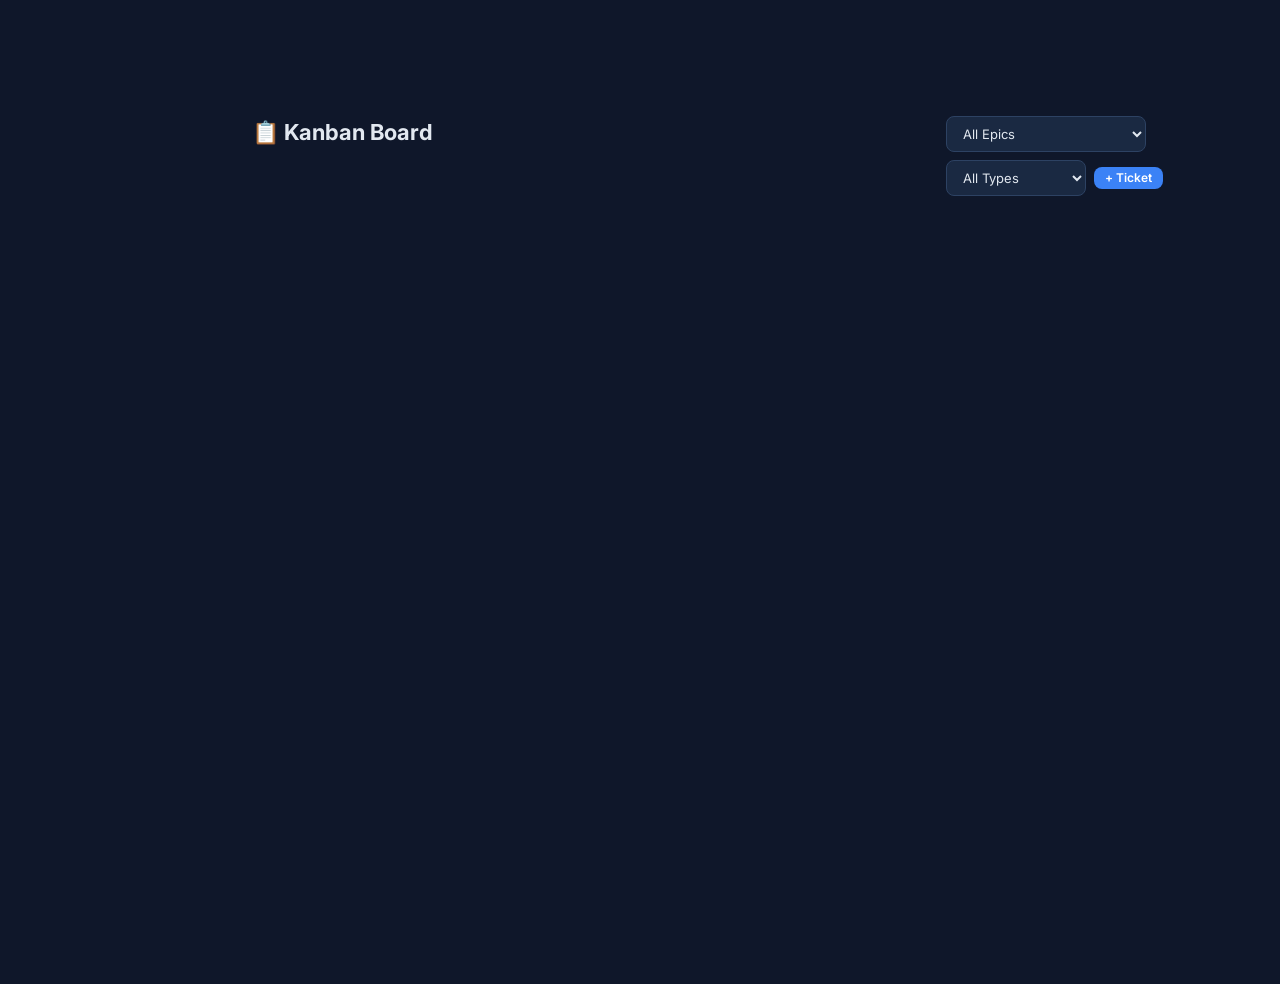
==== commit 9285879f: "feat: slate/blue theme, gantt chart, activity feed, 11 pages" ====
--- a/board.html
+++ b/board.html
@@ -5,7 +5,7 @@
 <body>
 <script src="js/data.js"></script><script src="js/common.js"></script>
 <script>seedDemoData(); buildNav('board');</script>
-<div class="main-content">
+<div class="main-content" style="padding-top:60px">
   <div class="page-header">
     <div><div class="page-title">📋 Kanban Board</div><div class="page-sub" id="board-sub"></div></div>
     <div class="page-header-actions">
--- a/css/style.css
+++ b/css/style.css
@@ -1,562 +1,279 @@
-/* ===== TEAL PMS v2 — DESIGN SYSTEM ===== */
-@import url('https://fonts.googleapis.com/css2?family=Roboto:wght@300;400;500;700&display=swap');
+/* =====================================================
+   Teal PMS v2 — Slate/Blue Theme
+   Primary: #3b82f6 (blue-500) | #60a5fa (blue-400)
+   ===================================================== */
+
+@import url('https://fonts.googleapis.com/css2?family=Inter:wght@300;400;500;600;700&display=swap');
 
 /* ---- Tokens ---- */
 :root {
-  --teal:       #0A9696;
-  --teal-br:    #0DC8C8;
-  --teal-dim:   #076f6f;
-  --teal-ghost: rgba(10,150,150,.12);
-  --teal-glow:  rgba(13,200,200,.20);
-
-  --bg:         #091f1f;
-  --bg-card:    #102e2e;
-  --bg-sidebar: #061818;
-  --bg-hover:   #153838;
-  --bg-input:   #0e2828;
-  --bg-modal:   #0d2525;
-  --border:     #1e4444;
-  --border-dim: #132e2e;
-
-  --text:       #e2f0f0;
-  --text-dim:   #7ab8b8;
-  --text-muted: #3d7070;
-
-  --pass:   #3fb950;
-  --warn:   #e3b341;
-  --fail:   #f85149;
-  --info:   #58a6ff;
-  --purple: #bc8cff;
-  --orange: #ff9500;
-
-  --radius:    8px;
+  --primary:    #3b82f6;
+  --primary-br: #60a5fa;
+  --primary-dk: #2563eb;
+  --pass:    #22c55e;
+  --fail:    #ef4444;
+  --warn:    #f59e0b;
+  --info:    #38bdf8;
+  --radius:  8px;
   --radius-lg: 12px;
-  --radius-xl: 16px;
-  --sidebar-w: 248px;
-  --banner-h:  36px;
-  --topbar-h:  52px;
-
-  --shadow:    0 4px 24px rgba(0,0,0,.50);
-  --shadow-sm: 0 2px 8px rgba(0,0,0,.35);
-  --shadow-card: 0 1px 3px rgba(0,0,0,.4), 0 0 0 1px var(--border);
-}
-
+  --shadow:  0 4px 24px rgba(0,0,0,.25);
+  --shadow-sm: 0 2px 8px rgba(0,0,0,.15);
+  --sidebar-w: 228px;
+  --topbar-h:  56px;
+  --font: 'Inter', -apple-system, BlinkMacSystemFont, 'Segoe UI', sans-serif;
+  --transition: .15s ease;
+}
+
+/* ---- Dark Mode (default) ---- */
+[data-theme="dark"] {
+  --bg:          #0f172a;
+  --bg-card:     #1e293b;
+  --bg-sidebar:  #0c1426;
+  --bg-hover:    #243447;
+  --bg-input:    #1a2942;
+  --border:      #2d4263;
+  --border-dim:  #1e3050;
+  --text:        #e2e8f0;
+  --text-dim:    #94a3b8;
+  --text-muted:  #64748b;
+  --topbar-bg:   #1e293b;
+  --logo-bg1:    #1e3a5f;
+  --logo-bg2:    #0c1426;
+}
+
+/* ---- Light Mode ---- */
 [data-theme="light"] {
-  --bg:         #e6f4f4;
-  --bg-card:    #f4fdfd;
-  --bg-sidebar: #0A9696;
-  --bg-hover:   #cceaea;
-  --bg-input:   #dff4f4;
-  --bg-modal:   #ffffff;
-  --border:     #a8d8d8;
-  --border-dim: #c6e8e8;
-  --text:       #0a2e2e;
-  --text-dim:   #2e6060;
-  --text-muted: #5a9090;
-  --shadow:    0 4px 24px rgba(10,150,150,.12);
-  --shadow-sm: 0 2px 8px rgba(10,150,150,.08);
-  --shadow-card: 0 1px 3px rgba(0,0,0,.08), 0 0 0 1px var(--border);
+  --bg:          #f8fafc;
+  --bg-card:     #ffffff;
+  --bg-sidebar:  #1e3a5f;
+  --bg-hover:    #e2e8f0;
+  --bg-input:    #f1f5f9;
+  --border:      #e2e8f0;
+  --border-dim:  #f1f5f9;
+  --text:        #0f172a;
+  --text-dim:    #475569;
+  --text-muted:  #94a3b8;
+  --topbar-bg:   #ffffff;
+  --logo-bg1:    #1e3a5f;
+  --logo-bg2:    #0c1426;
 }
 
 /* ---- Reset ---- */
 *, *::before, *::after { box-sizing: border-box; margin: 0; padding: 0; }
-html { font-size: 14px; scroll-behavior: smooth; }
-body {
-  font-family: 'Roboto', -apple-system, BlinkMacSystemFont, sans-serif;
-  background: var(--bg);
-  color: var(--text);
-  min-height: 100vh;
-  line-height: 1.5;
-  -webkit-font-smoothing: antialiased;
-}
-a { color: var(--teal-br); text-decoration: none; }
+html { font-size: 14px; }
+body { font-family: var(--font); background: var(--bg); color: var(--text); line-height: 1.5; display: flex; min-height: 100vh; }
+a { color: var(--primary-br); text-decoration: none; }
 a:hover { text-decoration: underline; }
-button, input, select, textarea { font-family: inherit; font-size: inherit; }
-button { cursor: pointer; border: none; background: none; }
-img { max-width: 100%; }
-ul { list-style: none; }
-
-/* ---- Demo Banner ---- */
-.demo-banner {
-  position: fixed; top: 0; left: 0; right: 0;
-  height: var(--banner-h);
-  background: linear-gradient(90deg, #7c2d00, #b04400 50%, #7c2d00);
-  display: flex; align-items: center; justify-content: center;
-  gap: 8px; font-size: 12px; font-weight: 500; letter-spacing: .4px;
-  color: #ffd0a0; z-index: 1100;
-}
-.demo-banner strong { color: #fff; }
-.demo-banner a { color: #ffbb77; }
+button { cursor: pointer; font-family: inherit; }
+input, select, textarea { font-family: inherit; }
 
 /* ---- Sidebar ---- */
 .sidebar {
-  position: fixed;
-  top: var(--banner-h); left: 0; bottom: 0;
-  width: var(--sidebar-w);
-  background: var(--bg-sidebar);
-  border-right: 1px solid rgba(255,255,255,.07);
-  display: flex; flex-direction: column;
-  z-index: 900; overflow-y: auto; overflow-x: hidden;
-}
-[data-theme="light"] .sidebar { border-right-color: rgba(0,0,0,.08); }
+  width: var(--sidebar-w); min-height: 100vh; background: var(--bg-sidebar);
+  display: flex; flex-direction: column; position: fixed; left: 0; top: 0; bottom: 0;
+  z-index: 100; border-right: 1px solid rgba(255,255,255,.06); overflow: hidden;
+}
+[data-theme="light"] .sidebar { border-right-color: rgba(0,0,0,.12); }
 
 .sidebar-logo {
-  display: flex; align-items: center; gap: 10px;
-  padding: 16px 16px 12px;
-  border-bottom: 1px solid rgba(255,255,255,.08);
-}
-.logo-icon {
-  width: 34px; height: 34px; border-radius: 9px; flex-shrink: 0;
-  background: linear-gradient(135deg, #0a7070, #0DC8C8);
-  display: flex; align-items: center; justify-content: center;
-}
-.logo-icon svg { width: 18px; height: 18px; }
-.logo-text  { font-size: 15px; font-weight: 700; color: #fff; line-height: 1.2; }
-.logo-sub   { font-size: 10px; color: rgba(255,255,255,.45); }
-
-/* Active project pill */
+  display: flex; align-items: center; gap: 10px; padding: 0 18px;
+  height: var(--topbar-h); border-bottom: 1px solid rgba(255,255,255,.08); flex-shrink: 0;
+}
+.sidebar-logo svg { width: 30px; height: 30px; flex-shrink: 0; }
+.sidebar-logo-text { font-size: 15px; font-weight: 700; color: #fff; letter-spacing: -.2px; }
+.sidebar-logo-text span { color: var(--primary-br); }
+
 .sidebar-project {
-  margin: 10px 8px 4px;
-  padding: 10px 12px;
-  background: rgba(255,255,255,.06);
-  border-radius: var(--radius);
-  border: 1px solid rgba(255,255,255,.08);
-  cursor: pointer;
-  transition: background .15s;
-}
-.sidebar-project:hover { background: rgba(255,255,255,.10); }
-.proj-label { font-size: 10px; color: rgba(255,255,255,.4); text-transform: uppercase; letter-spacing: .8px; }
-.proj-name  { font-size: 12px; font-weight: 600; color: #fff; margin-top: 2px; white-space: nowrap; overflow: hidden; text-overflow: ellipsis; }
-.proj-key   { font-size: 11px; color: var(--teal-br); margin-top: 1px; }
-
-/* Nav */
-.nav-section { padding: 10px 8px 2px; }
-.nav-label {
-  font-size: 10px; font-weight: 600; letter-spacing: 1px;
-  text-transform: uppercase; color: rgba(255,255,255,.3);
-  padding: 0 8px; margin-bottom: 2px;
-}
+  margin: 12px 10px 6px; padding: 10px 12px; background: rgba(59,130,246,.12);
+  border-radius: var(--radius); border: 1px solid rgba(59,130,246,.25);
+}
+.sidebar-project-label { font-size: 10px; font-weight: 700; text-transform: uppercase; letter-spacing: .6px; color: var(--primary-br); margin-bottom: 3px; }
+.sidebar-project-name { font-size: 12px; font-weight: 600; color: #fff; white-space: nowrap; overflow: hidden; text-overflow: ellipsis; }
+
+.sidebar-section { font-size: 10px; font-weight: 700; text-transform: uppercase; letter-spacing: .7px; color: rgba(255,255,255,.3); padding: 14px 18px 5px; }
+
 .nav-item {
-  display: flex; align-items: center; gap: 10px;
-  padding: 8px 12px; border-radius: var(--radius);
-  color: rgba(255,255,255,.65); font-size: 13px; font-weight: 400;
-  transition: background .13s, color .13s;
-  position: relative; cursor: pointer; text-decoration: none;
-}
-.nav-item:hover { background: rgba(255,255,255,.08); color: #fff; text-decoration: none; }
-.nav-item.active { background: rgba(13,200,200,.18); color: #fff; font-weight: 500; }
-.nav-item.active::before {
-  content: ''; position: absolute; left: 0; top: 4px; bottom: 4px;
-  width: 3px; border-radius: 0 3px 3px 0; background: var(--teal-br);
-}
-.nav-icon { width: 18px; text-align: center; font-size: 15px; flex-shrink: 0; }
-.nav-badge {
-  margin-left: auto; font-size: 10px; font-weight: 700;
-  padding: 1px 6px; border-radius: 20px; line-height: 16px;
-}
-.nav-badge.warn { background: var(--fail); color: #fff; }
-.nav-badge.info { background: var(--teal); color: #fff; }
-
-.sidebar-bottom { margin-top: auto; padding: 8px; border-top: 1px solid rgba(255,255,255,.07); }
+  display: flex; align-items: center; gap: 10px; padding: 8px 18px;
+  color: rgba(255,255,255,.65); font-size: 13px; font-weight: 500;
+  border-radius: 0; transition: all var(--transition); text-decoration: none;
+  margin: 1px 8px; border-radius: 6px; position: relative;
+}
+.nav-item:hover { background: rgba(59,130,246,.15); color: #fff; text-decoration: none; }
+.nav-item.active { background: rgba(59,130,246,.25); color: #fff; }
+.nav-item.active::before { content:''; position:absolute; left:0; top:20%; bottom:20%; width:3px; background:var(--primary-br); border-radius:0 3px 3px 0; margin-left:-8px; }
+.nav-item .nav-icon { font-size: 16px; width: 20px; text-align: center; }
+.nav-badge { margin-left: auto; background: var(--fail); color: #fff; font-size: 10px; font-weight: 700; padding: 1px 6px; border-radius: 10px; }
+
+.sidebar-bottom { margin-top: auto; padding: 14px 10px; border-top: 1px solid rgba(255,255,255,.08); }
 
 /* ---- Topbar ---- */
 .topbar {
-  position: fixed;
-  top: var(--banner-h); left: var(--sidebar-w); right: 0;
-  height: var(--topbar-h);
-  background: var(--bg-card);
-  border-bottom: 1px solid var(--border);
-  display: flex; align-items: center;
-  padding: 0 20px; gap: 12px;
-  z-index: 800;
-}
-.breadcrumb { display: flex; align-items: center; gap: 6px; color: var(--text-muted); font-size: 13px; flex: 1; min-width: 0; }
-.breadcrumb span { white-space: nowrap; }
-.breadcrumb .sep { opacity: .4; }
-.breadcrumb strong { color: var(--text); font-weight: 500; }
-.topbar-right { display: flex; align-items: center; gap: 8px; }
-.search-box {
-  display: flex; align-items: center; gap: 8px;
-  background: var(--bg-input); border: 1px solid var(--border);
-  border-radius: var(--radius); padding: 6px 12px;
-  width: 220px; transition: border-color .15s;
-}
-.search-box:focus-within { border-color: var(--teal); }
-.search-box svg { color: var(--text-muted); flex-shrink: 0; }
-.search-box input { background: none; border: none; outline: none; color: var(--text); width: 100%; font-size: 13px; }
-.search-box input::placeholder { color: var(--text-muted); }
+  position: fixed; top: 0; left: var(--sidebar-w); right: 0; height: var(--topbar-h);
+  background: var(--topbar-bg); border-bottom: 1px solid var(--border);
+  display: flex; align-items: center; justify-content: space-between;
+  padding: 0 24px; z-index: 90; gap: 16px;
+}
+.topbar-left { display: flex; align-items: center; gap: 12px; flex: 1; min-width: 0; }
+.topbar-title { font-size: 15px; font-weight: 600; white-space: nowrap; overflow: hidden; text-overflow: ellipsis; }
+.topbar-actions { display: flex; align-items: center; gap: 8px; flex-shrink: 0; }
+.theme-toggle { background: none; border: 1px solid var(--border); color: var(--text-dim); padding: 6px 10px; border-radius: var(--radius); font-size: 14px; transition: all var(--transition); }
+.theme-toggle:hover { border-color: var(--primary); color: var(--primary-br); }
 
 /* ---- Main content ---- */
-.main-content {
-  margin-left: var(--sidebar-w);
-  padding: calc(var(--banner-h) + var(--topbar-h) + 24px) 24px 48px;
-  min-height: 100vh;
-}
-
-/* ---- Page Header ---- */
-.page-header {
-  display: flex; align-items: flex-start; justify-content: space-between;
-  margin-bottom: 24px; gap: 12px; flex-wrap: wrap;
-}
-.page-title { font-size: 22px; font-weight: 700; color: var(--text); letter-spacing: -.3px; }
-.page-sub   { font-size: 13px; color: var(--text-dim); margin-top: 2px; }
-.page-header-actions { display: flex; gap: 8px; flex-wrap: wrap; align-items: center; }
+.main-content { margin-left: var(--sidebar-w); margin-top: var(--topbar-h); flex: 1; padding: 24px; min-width: 0; }
+
+/* ---- Demo banner ---- */
+.demo-banner {
+  background: linear-gradient(135deg, rgba(59,130,246,.15), rgba(96,165,250,.08));
+  border: 1px solid rgba(59,130,246,.3); border-radius: var(--radius);
+  padding: 10px 16px; font-size: 12px; color: var(--primary-br);
+  margin-bottom: 18px; display: flex; align-items: center; gap: 8px;
+}
+
+/* ---- Cards ---- */
+.card { background: var(--bg-card); border: 1px solid var(--border); border-radius: var(--radius-lg); overflow: hidden; }
+.card-body { padding: 20px; }
+.card-header { padding: 14px 20px; border-bottom: 1px solid var(--border); display: flex; align-items: center; justify-content: space-between; }
+.card-sm { padding: 14px; }
+
+/* ---- Page header ---- */
+.page-header { display: flex; align-items: flex-start; justify-content: space-between; gap: 16px; margin-bottom: 24px; flex-wrap: wrap; }
+.page-title { font-size: 22px; font-weight: 700; }
+.page-sub { font-size: 13px; color: var(--text-muted); margin-top: 2px; }
+.page-header-actions { display: flex; gap: 8px; align-items: center; flex-wrap: wrap; }
+
+/* ---- Stat tiles ---- */
+.stat-tile {
+  background: var(--bg-card); border: 1px solid var(--border); border-radius: var(--radius-lg);
+  padding: 20px; display: flex; flex-direction: column; gap: 6px;
+  transition: transform var(--transition), box-shadow var(--transition);
+}
+.stat-tile:hover { transform: translateY(-2px); box-shadow: var(--shadow-sm); }
+.stat-icon { font-size: 22px; }
+.stat-val { font-size: 28px; font-weight: 800; line-height: 1; }
+.stat-label { font-size: 12px; color: var(--text-muted); font-weight: 500; }
+
+/* ---- Grid layouts ---- */
+.grid-2 { display: grid; grid-template-columns: repeat(2,1fr); gap: 20px; }
+.grid-3 { display: grid; grid-template-columns: repeat(3,1fr); gap: 16px; }
+.grid-4 { display: grid; grid-template-columns: repeat(4,1fr); gap: 16px; }
 
 /* ---- Buttons ---- */
 .btn {
-  display: inline-flex; align-items: center; gap: 6px;
-  padding: 8px 16px; border-radius: var(--radius); font-size: 13px; font-weight: 500;
-  border: 1px solid transparent; transition: all .13s; cursor: pointer; white-space: nowrap;
-}
-.btn-primary { background: var(--teal); color: #fff; border-color: var(--teal); }
-.btn-primary:hover { background: var(--teal-dim); border-color: var(--teal-dim); }
-.btn-outline { background: transparent; color: var(--text); border-color: var(--border); }
-.btn-outline:hover { background: var(--bg-hover); }
-.btn-ghost { background: transparent; color: var(--text-dim); border-color: transparent; }
-.btn-ghost:hover { background: var(--bg-hover); color: var(--text); }
-.btn-danger { background: var(--fail); color: #fff; border-color: var(--fail); }
+  display: inline-flex; align-items: center; gap: 6px; padding: 8px 16px;
+  border-radius: var(--radius); font-size: 13px; font-weight: 600; border: none;
+  transition: all var(--transition); line-height: 1; white-space: nowrap;
+}
+.btn-primary { background: var(--primary); color: #fff; }
+.btn-primary:hover { background: var(--primary-dk); }
+.btn-outline { background: transparent; border: 1px solid var(--border); color: var(--text-dim); }
+.btn-outline:hover { border-color: var(--primary); color: var(--primary-br); background: rgba(59,130,246,.08); }
+.btn-ghost { background: transparent; color: var(--text-muted); }
+.btn-ghost:hover { color: var(--text); background: var(--bg-hover); }
+.btn-danger { background: var(--fail); color: #fff; }
+.btn-danger:hover { background: #dc2626; }
 .btn-sm { padding: 5px 11px; font-size: 12px; }
-.btn-icon { width: 32px; height: 32px; display: inline-flex; align-items: center; justify-content: center; border-radius: var(--radius); color: var(--text-dim); transition: background .13s; }
-.btn-icon:hover { background: var(--bg-hover); color: var(--text); }
-
-/* ---- Cards ---- */
-.card {
-  background: var(--bg-card);
-  border: 1px solid var(--border);
-  border-radius: var(--radius-lg);
-  box-shadow: var(--shadow-card);
-}
-.card-header {
-  padding: 14px 16px 10px;
-  border-bottom: 1px solid var(--border-dim);
-  display: flex; align-items: center; justify-content: space-between; gap: 8px;
-}
-.card-title { font-size: 13px; font-weight: 600; color: var(--text); }
-.card-sub   { font-size: 11px; color: var(--text-muted); }
-.card-body  { padding: 16px; }
-
-/* ---- Grid ---- */
-.grid-2 { display: grid; grid-template-columns: 1fr 1fr; gap: 16px; }
-.grid-3 { display: grid; grid-template-columns: repeat(3,1fr); gap: 16px; }
-.grid-4 { display: grid; grid-template-columns: repeat(4,1fr); gap: 16px; }
-
-/* ---- Stat tiles ---- */
-.stat-grid { display: grid; grid-template-columns: repeat(auto-fit,minmax(150px,1fr)); gap: 12px; margin-bottom: 20px; }
-.stat-tile {
-  background: var(--bg-card); border: 1px solid var(--border);
-  border-radius: var(--radius-lg); padding: 16px 18px;
-}
-.stat-value { font-size: 28px; font-weight: 700; line-height: 1; color: var(--text); }
-.stat-label { font-size: 11px; color: var(--text-muted); margin-top: 4px; text-transform: uppercase; letter-spacing: .6px; }
-.stat-sub   { font-size: 12px; color: var(--text-dim); margin-top: 2px; }
-.stat-tile.pass .stat-value { color: var(--pass); }
-.stat-tile.warn .stat-value { color: var(--warn); }
-.stat-tile.fail .stat-value { color: var(--fail); }
-.stat-tile.info .stat-value { color: var(--info); }
-.stat-tile.teal .stat-value { color: var(--teal-br); }
 
 /* ---- Badges ---- */
 .badge {
-  display: inline-flex; align-items: center; gap: 4px;
-  padding: 2px 8px; border-radius: 20px; font-size: 11px; font-weight: 500;
-  white-space: nowrap;
+  display: inline-flex; align-items: center; gap: 4px; padding: 2px 8px;
+  border-radius: 20px; font-size: 11px; font-weight: 600; white-space: nowrap;
 }
 /* Status */
-.badge-backlog   { background: rgba(139,148,158,.15); color: #8b949e; }
-.badge-todo      { background: rgba(88,166,255,.15); color: #58a6ff; }
-.badge-progress  { background: rgba(227,179,65,.15); color: #e3b341; }
-.badge-review    { background: rgba(188,140,255,.15); color: #bc8cff; }
-.badge-done      { background: rgba(63,185,80,.15); color: #3fb950; }
-.badge-blocked   { background: rgba(248,81,73,.15); color: #f85149; }
+.badge-backlog    { background: #1e293b; color: #94a3b8; border: 1px solid #2d4263; }
+.badge-todo       { background: rgba(59,130,246,.15); color: #60a5fa; border: 1px solid rgba(59,130,246,.3); }
+.badge-inprogress { background: rgba(245,158,11,.15); color: #fbbf24; border: 1px solid rgba(245,158,11,.3); }
+.badge-review     { background: rgba(139,92,246,.15); color: #a78bfa; border: 1px solid rgba(139,92,246,.3); }
+.badge-done       { background: rgba(34,197,94,.15); color: #4ade80; border: 1px solid rgba(34,197,94,.3); }
+.badge-blocked    { background: rgba(239,68,68,.15); color: #f87171; border: 1px solid rgba(239,68,68,.3); }
 /* Priority */
-.badge-critical  { background: rgba(248,81,73,.15); color: #f85149; }
-.badge-high      { background: rgba(255,149,0,.15); color: #ff9500; }
-.badge-medium    { background: rgba(227,179,65,.15); color: #e3b341; }
-.badge-low       { background: rgba(88,166,255,.15); color: #58a6ff; }
-/* Type */
-.badge-task      { background: rgba(10,150,150,.15); color: var(--teal-br); }
-.badge-bug       { background: rgba(248,81,73,.15); color: #f85149; }
-.badge-feature   { background: rgba(63,185,80,.15); color: #3fb950; }
-.badge-story     { background: rgba(88,166,255,.15); color: #58a6ff; }
-.badge-epic      { background: rgba(188,140,255,.15); color: #bc8cff; }
-.badge-improve   { background: rgba(255,149,0,.15); color: #ff9500; }
-
-/* ---- Priority dot ---- */
-.prio-dot { width: 8px; height: 8px; border-radius: 50%; display: inline-block; flex-shrink: 0; }
-.prio-dot.critical { background: var(--fail); }
-.prio-dot.high     { background: var(--orange); }
-.prio-dot.medium   { background: var(--warn); }
-.prio-dot.low      { background: var(--info); }
+.badge-critical   { background: rgba(239,68,68,.15); color: #f87171; border: 1px solid rgba(239,68,68,.3); }
+.badge-high       { background: rgba(245,158,11,.15); color: #fbbf24; border: 1px solid rgba(245,158,11,.3); }
+.badge-medium     { background: rgba(59,130,246,.15); color: #60a5fa; border: 1px solid rgba(59,130,246,.3); }
+.badge-low        { background: rgba(148,163,184,.12); color: #94a3b8; border: 1px solid rgba(148,163,184,.2); }
+/* Types */
+.badge-task        { background: rgba(59,130,246,.12); color: #60a5fa; border: 1px solid rgba(59,130,246,.25); }
+.badge-bug         { background: rgba(239,68,68,.12); color: #f87171; border: 1px solid rgba(239,68,68,.25); }
+.badge-feature     { background: rgba(34,197,94,.12); color: #4ade80; border: 1px solid rgba(34,197,94,.25); }
+.badge-story       { background: rgba(245,158,11,.12); color: #fbbf24; border: 1px solid rgba(245,158,11,.25); }
+.badge-improvement { background: rgba(139,92,246,.12); color: #a78bfa; border: 1px solid rgba(139,92,246,.25); }
+.badge-epic        { background: rgba(236,72,153,.12); color: #f472b6; border: 1px solid rgba(236,72,153,.25); }
+
+[data-theme="light"] .badge-backlog { background: #f1f5f9; color: #64748b; border-color: #e2e8f0; }
 
 /* ---- Table ---- */
 .table-wrap { overflow-x: auto; }
 table { width: 100%; border-collapse: collapse; font-size: 13px; }
-thead th {
-  padding: 9px 12px; text-align: left;
-  color: var(--text-muted); font-size: 11px; font-weight: 600;
-  text-transform: uppercase; letter-spacing: .6px;
-  border-bottom: 1px solid var(--border);
-  background: var(--bg-card); position: sticky; top: 0; white-space: nowrap;
-}
-tbody tr { border-bottom: 1px solid var(--border-dim); transition: background .1s; }
+thead th { padding: 10px 14px; text-align: left; font-size: 11px; font-weight: 700; text-transform: uppercase; letter-spacing: .5px; color: var(--text-muted); background: var(--bg-hover); border-bottom: 1px solid var(--border); white-space: nowrap; }
+tbody td { padding: 10px 14px; border-bottom: 1px solid var(--border-dim); vertical-align: middle; }
 tbody tr:hover { background: var(--bg-hover); }
-tbody td { padding: 10px 12px; color: var(--text); vertical-align: middle; }
-.ticket-key { font-family: 'Roboto Mono', monospace; font-size: 11px; color: var(--teal-br); font-weight: 500; white-space: nowrap; }
+tbody tr:last-child td { border-bottom: none; }
+.ticket-key { font-family: 'Courier New', monospace; font-size: 11px; font-weight: 700; color: var(--primary-br); background: rgba(59,130,246,.1); padding: 2px 6px; border-radius: 4px; }
 
 /* ---- Avatar ---- */
-.avatar {
-  width: 26px; height: 26px; border-radius: 50%; display: inline-flex;
-  align-items: center; justify-content: center;
-  font-size: 10px; font-weight: 700; color: #fff; flex-shrink: 0;
-  border: 2px solid var(--bg-card);
-}
-.avatar-lg { width: 36px; height: 36px; font-size: 13px; }
+.avatar { width: 28px; height: 28px; border-radius: 50%; display: inline-flex; align-items: center; justify-content: center; font-size: 11px; font-weight: 700; color: #fff; flex-shrink: 0; }
+.avatar-sm { width: 24px; height: 24px; font-size: 10px; }
+.avatar-lg { width: 42px; height: 42px; font-size: 16px; }
 .avatar-stack { display: flex; }
-.avatar-stack .avatar { margin-left: -6px; }
+.avatar-stack .avatar { margin-left: -8px; border: 2px solid var(--bg-card); }
 .avatar-stack .avatar:first-child { margin-left: 0; }
 
 /* ---- Progress bar ---- */
-.progress { height: 6px; background: var(--border); border-radius: 3px; overflow: hidden; }
-.progress-bar { height: 100%; border-radius: 3px; background: var(--teal); transition: width .3s; }
-.progress-bar.done { background: var(--pass); }
-.progress-bar.warn { background: var(--warn); }
-.progress-bar.fail { background: var(--fail); }
+.progress-bar { height: 6px; background: var(--border); border-radius: 3px; overflow: hidden; }
+.progress-fill { height: 100%; background: linear-gradient(90deg, var(--primary), var(--primary-br)); border-radius: 3px; transition: width .3s ease; }
 
 /* ---- Form controls ---- */
-.form-group { display: flex; flex-direction: column; gap: 5px; }
-.form-row { display: flex; gap: 12px; }
-.form-row .form-group { flex: 1; }
-label { font-size: 11px; font-weight: 600; color: var(--text-muted); text-transform: uppercase; letter-spacing: .5px; }
+.form-group { margin-bottom: 14px; }
+.form-group label { display: block; font-size: 12px; font-weight: 600; color: var(--text-dim); margin-bottom: 5px; text-transform: uppercase; letter-spacing: .4px; }
 .form-control {
-  background: var(--bg-input); border: 1px solid var(--border);
-  border-radius: var(--radius); padding: 8px 12px;
-  color: var(--text); font-size: 13px; outline: none; width: 100%;
-  transition: border-color .15s;
-}
-.form-control:focus { border-color: var(--teal); }
+  width: 100%; padding: 8px 12px; background: var(--bg-input); border: 1px solid var(--border);
+  border-radius: var(--radius); color: var(--text); font-size: 13px; font-family: var(--font);
+  transition: border-color var(--transition);
+}
+.form-control:focus { outline: none; border-color: var(--primary); box-shadow: 0 0 0 3px rgba(59,130,246,.15); }
 .form-control::placeholder { color: var(--text-muted); }
+select.form-control option { background: var(--bg-card); }
 textarea.form-control { resize: vertical; min-height: 80px; }
-select.form-control { cursor: pointer; }
+.form-row { display: grid; grid-template-columns: 1fr 1fr; gap: 12px; }
 
 /* ---- Modal ---- */
 .modal-overlay {
-  position: fixed; inset: 0; background: rgba(0,0,0,.6);
-  display: none; align-items: center; justify-content: center;
-  z-index: 2000; padding: 20px; backdrop-filter: blur(2px);
+  position: fixed; inset: 0; background: rgba(0,0,0,.6); z-index: 200;
+  display: none; align-items: center; justify-content: center; padding: 16px;
+  backdrop-filter: blur(4px);
 }
 .modal-overlay.open { display: flex; }
-.modal {
-  background: var(--bg-modal); border: 1px solid var(--border);
-  border-radius: var(--radius-xl); box-shadow: var(--shadow);
-  width: 100%; max-width: 640px; max-height: 90vh;
-  display: flex; flex-direction: column; overflow: hidden;
-}
-.modal-lg { max-width: 880px; }
-.modal-header {
-  display: flex; align-items: center; justify-content: space-between;
-  padding: 16px 20px; border-bottom: 1px solid var(--border);
-}
-.modal-title { font-size: 16px; font-weight: 600; color: var(--text); }
-.modal-close { color: var(--text-muted); font-size: 18px; line-height: 1; padding: 4px 8px; border-radius: 6px; }
-.modal-close:hover { background: var(--bg-hover); color: var(--text); }
-.modal-body { padding: 20px; overflow-y: auto; flex: 1; display: flex; flex-direction: column; gap: 14px; }
-.modal-footer {
-  display: flex; gap: 8px; justify-content: flex-end;
-  padding: 14px 20px; border-top: 1px solid var(--border);
-}
-
-/* ---- Kanban board ---- */
-.kanban-wrap { display: flex; gap: 14px; overflow-x: auto; padding-bottom: 12px; min-height: calc(100vh - 200px); align-items: flex-start; }
-.kanban-col {
-  flex: 0 0 280px; background: var(--bg-card);
-  border: 1px solid var(--border); border-radius: var(--radius-lg);
-  display: flex; flex-direction: column; min-height: 100px;
-}
-.kanban-col-header {
-  display: flex; align-items: center; justify-content: space-between;
-  padding: 12px 14px; border-bottom: 1px solid var(--border);
-  font-size: 12px; font-weight: 600; color: var(--text);
-  border-radius: var(--radius-lg) var(--radius-lg) 0 0;
-}
-.kanban-col-header .col-count { font-size: 11px; color: var(--text-muted); font-weight: 400; margin-left: 6px; }
-.kanban-col-body { padding: 10px; display: flex; flex-direction: column; gap: 8px; flex: 1; }
-.kanban-col.drag-over { background: var(--teal-ghost); border-color: var(--teal); }
-
-.ticket-card {
-  background: var(--bg); border: 1px solid var(--border);
-  border-radius: var(--radius); padding: 12px; cursor: grab;
-  transition: box-shadow .13s, transform .1s;
-  user-select: none;
-}
-.ticket-card:hover { box-shadow: 0 4px 12px rgba(0,0,0,.3); }
-.ticket-card.dragging { opacity: .5; transform: scale(.97); cursor: grabbing; }
-.ticket-card-top { display: flex; align-items: center; gap: 6px; margin-bottom: 8px; flex-wrap: wrap; }
-.ticket-card-title { font-size: 13px; color: var(--text); line-height: 1.4; margin-bottom: 8px; font-weight: 400; }
-.ticket-card-meta { display: flex; align-items: center; justify-content: space-between; }
-.ticket-card-key { font-size: 10px; color: var(--text-muted); font-family: monospace; }
+.modal { background: var(--bg-card); border-radius: var(--radius-lg); width: 100%; max-width: 640px; max-height: 90vh; overflow-y: auto; box-shadow: var(--shadow); border: 1px solid var(--border); }
+.modal-lg { max-width: 900px; }
+.modal-header { display: flex; align-items: center; justify-content: space-between; padding: 18px 22px; border-bottom: 1px solid var(--border); position: sticky; top: 0; background: var(--bg-card); z-index: 1; }
+.modal-title { font-size: 16px; font-weight: 700; }
+.modal-close { background: none; border: none; color: var(--text-muted); font-size: 18px; padding: 4px 8px; border-radius: 4px; transition: color var(--transition); }
+.modal-close:hover { color: var(--text); background: var(--bg-hover); }
+.modal-body { padding: 22px; }
+.modal-footer { display: flex; justify-content: flex-end; gap: 8px; padding: 14px 22px; border-top: 1px solid var(--border); }
+
+/* ---- Kanban ---- */
+.kanban-wrap { display: flex; gap: 12px; overflow-x: auto; min-height: calc(100vh - 160px); padding-bottom: 16px; }
+.kanban-col { min-width: 220px; flex: 1; background: var(--bg-hover); border-radius: var(--radius-lg); display: flex; flex-direction: column; border: 1px solid var(--border); }
+.kanban-col-header { padding: 12px 14px; display: flex; align-items: center; justify-content: space-between; font-size: 12px; font-weight: 700; text-transform: uppercase; letter-spacing: .5px; border-bottom: 1px solid var(--border); }
+.col-count { background: var(--border); color: var(--text-muted); font-size: 11px; padding: 1px 7px; border-radius: 10px; font-weight: 600; }
+.kanban-col-body { flex: 1; padding: 8px; display: flex; flex-direction: column; gap: 6px; overflow-y: auto; }
+.kanban-col.drag-over { border-color: var(--primary); background: rgba(59,130,246,.08); }
+
+/* Ticket card */
+.ticket-card { background: var(--bg-card); border: 1px solid var(--border); border-radius: var(--radius); padding: 10px 12px; cursor: grab; transition: box-shadow var(--transition), transform var(--transition); }
+.ticket-card:hover { box-shadow: var(--shadow-sm); transform: translateY(-1px); }
+.ticket-card.dragging { opacity: .5; cursor: grabbing; }
+.ticket-card-top { display: flex; align-items: center; gap: 4px; margin-bottom: 6px; flex-wrap: wrap; }
+.ticket-card-title { font-size: 12px; font-weight: 500; color: var(--text); line-height: 1.4; margin-bottom: 8px; }
+.ticket-card-meta { display: flex; align-items: center; justify-content: space-between; gap: 6px; }
+.ticket-card-key { font-family: 'Courier New', monospace; font-size: 10px; color: var(--primary-br); background: rgba(59,130,246,.1); padding: 1px 5px; border-radius: 3px; }
 
 /* ---- Sprint board ---- */
-.sprint-header {
-  background: var(--bg-card); border: 1px solid var(--border);
-  border-radius: var(--radius-lg); padding: 14px 18px;
-  margin-bottom: 16px; display: flex; align-items: center; gap: 12px; flex-wrap: wrap;
-}
-.sprint-name { font-size: 15px; font-weight: 600; color: var(--text); }
-.sprint-dates { font-size: 12px; color: var(--text-dim); }
-.sprint-meta { margin-left: auto; display: flex; gap: 16px; }
-.sprint-stat { text-align: center; }
-.sprint-stat-value { font-size: 18px; font-weight: 700; color: var(--teal-br); }
-.sprint-stat-label { font-size: 10px; color: var(--text-muted); text-transform: uppercase; }
-
-/* ---- Roadmap / Epics ---- */
-.roadmap-epic {
-  background: var(--bg-card); border: 1px solid var(--border);
-  border-radius: var(--radius-lg); margin-bottom: 12px; overflow: hidden;
-}
-.roadmap-epic-header {
-  display: flex; align-items: center; gap: 10px;
-  padding: 14px 16px; cursor: pointer;
-}
-.roadmap-epic-header:hover { background: var(--bg-hover); }
-.epic-color-dot { width: 12px; height: 12px; border-radius: 3px; flex-shrink: 0; }
-.epic-name { font-size: 14px; font-weight: 600; color: var(--text); flex: 1; }
-.epic-meta { font-size: 12px; color: var(--text-dim); }
-.epic-progress { width: 120px; }
-.roadmap-epic-tickets { padding: 0 16px 14px; border-top: 1px solid var(--border-dim); }
-
-/* ---- Import wizard ---- */
-.import-step { display: none; }
-.import-step.active { display: block; }
-.import-source-grid { display: grid; grid-template-columns: repeat(auto-fill,minmax(160px,1fr)); gap: 12px; }
-.import-source-card {
-  border: 2px solid var(--border); border-radius: var(--radius-lg);
-  padding: 20px 16px; text-align: center; cursor: pointer;
-  transition: border-color .13s, background .13s; display: flex;
-  flex-direction: column; align-items: center; gap: 10px;
-}
-.import-source-card:hover { border-color: var(--teal); background: var(--teal-ghost); }
-.import-source-card.selected { border-color: var(--teal-br); background: rgba(13,200,200,.12); }
-.import-source-icon { font-size: 32px; }
-.import-source-name { font-size: 13px; font-weight: 600; color: var(--text); }
-.import-source-desc { font-size: 11px; color: var(--text-muted); }
-.drop-zone {
-  border: 2px dashed var(--border); border-radius: var(--radius-lg);
-  padding: 48px 24px; text-align: center; cursor: pointer;
-  transition: border-color .13s, background .13s;
-}
-.drop-zone:hover, .drop-zone.drag-over { border-color: var(--teal); background: var(--teal-ghost); }
-.drop-zone-icon { font-size: 48px; margin-bottom: 12px; }
-.drop-zone-title { font-size: 16px; font-weight: 600; color: var(--text); margin-bottom: 6px; }
-.drop-zone-sub { font-size: 13px; color: var(--text-muted); }
-.import-preview { overflow-x: auto; }
-.field-map-row { display: flex; align-items: center; gap: 10px; padding: 8px 0; border-bottom: 1px solid var(--border-dim); }
-.field-map-label { flex: 1; font-size: 13px; color: var(--text-dim); }
-.field-map-arrow { color: var(--text-muted); }
-.field-map-select { flex: 1; }
-
-/* ---- Project cards ---- */
-.project-grid { display: grid; grid-template-columns: repeat(auto-fill,minmax(290px,1fr)); gap: 16px; }
-.project-card {
-  background: var(--bg-card); border: 1px solid var(--border);
-  border-radius: var(--radius-lg); padding: 18px; cursor: pointer;
-  transition: border-color .15s, box-shadow .15s;
-}
-.project-card:hover { border-color: var(--teal); box-shadow: 0 0 0 1px var(--teal); }
-.project-card.active-proj { border-color: var(--teal-br); }
-.project-card-header { display: flex; align-items: flex-start; gap: 12px; margin-bottom: 14px; }
-.project-icon { width: 42px; height: 42px; border-radius: 10px; display: flex; align-items: center; justify-content: center; font-size: 20px; flex-shrink: 0; }
-.project-name { font-size: 15px; font-weight: 600; color: var(--text); line-height: 1.3; }
-.project-key  { font-size: 11px; color: var(--text-muted); font-family: monospace; }
-.project-card-stats { display: flex; gap: 16px; margin-bottom: 12px; }
-.proj-stat { text-align: center; }
-.proj-stat-val { font-size: 17px; font-weight: 700; color: var(--text); }
-.proj-stat-lbl { font-size: 10px; color: var(--text-muted); text-transform: uppercase; }
-
-/* ---- Charts ---- */
-.chart-wrap { position: relative; height: 220px; }
-.chart-wrap.tall { height: 300px; }
-
-/* ---- Time log ---- */
-.timelog-entry {
-  display: flex; align-items: center; gap: 12px;
-  padding: 8px 0; border-bottom: 1px solid var(--border-dim);
-  font-size: 12px;
-}
-.timelog-hours { font-size: 15px; font-weight: 700; color: var(--teal-br); white-space: nowrap; }
-
-/* ---- Labels ---- */
-.label-chip {
-  display: inline-flex; align-items: center; gap: 4px;
-  padding: 2px 8px; border-radius: 20px; font-size: 11px; font-weight: 500;
-  background: rgba(10,150,150,.15); color: var(--teal-br);
-}
-
-/* ---- Guide ---- */
-.guide-layout { display: grid; grid-template-columns: 220px 1fr; gap: 24px; align-items: flex-start; }
-.guide-toc {
-  position: sticky; top: calc(var(--banner-h) + var(--topbar-h) + 24px);
-  padding: 14px; display: flex; flex-direction: column; gap: 2px;
-}
-.guide-toc a { display: block; padding: 6px 10px; border-radius: 6px; font-size: 13px; color: var(--text-dim); transition: background .1s, color .1s; }
-.guide-toc a:hover { background: var(--bg-hover); color: var(--text); text-decoration: none; }
-.guide-toc a.active { background: var(--teal-ghost); color: var(--teal-br); }
-.guide-section { margin-bottom: 36px; }
-.guide-section h2 { font-size: 20px; font-weight: 700; margin-bottom: 12px; padding-bottom: 8px; border-bottom: 1px solid var(--border); }
-.guide-section h3 { font-size: 15px; font-weight: 600; margin: 16px 0 8px; color: var(--teal-br); }
-.guide-section p { color: var(--text-dim); margin-bottom: 10px; line-height: 1.7; }
-.tip  { background: rgba(10,150,150,.10); border-left: 3px solid var(--teal); border-radius: 6px; padding: 12px 16px; color: var(--text-dim); font-size: 13px; }
-.warn-box { background: rgba(227,179,65,.10); border-left: 3px solid var(--warn); border-radius: 6px; padding: 12px 16px; color: var(--warn); font-size: 13px; }
-
-/* ---- Ticket detail ---- */
-.ticket-detail-grid { display: grid; grid-template-columns: 1fr 300px; gap: 20px; align-items: flex-start; }
-.ticket-sidebar-field { margin-bottom: 14px; }
-.ticket-sidebar-field label { display: block; margin-bottom: 5px; }
-
-/* ---- Comments ---- */
-.comment-list { display: flex; flex-direction: column; gap: 12px; }
-.comment-item { display: flex; gap: 10px; }
-.comment-body { background: var(--bg-hover); border-radius: var(--radius); padding: 10px 14px; flex: 1; }
-.comment-author { font-size: 12px; font-weight: 600; color: var(--text); }
-.comment-time   { font-size: 11px; color: var(--text-muted); margin-left: 8px; }
-.comment-text   { font-size: 13px; color: var(--text-dim); margin-top: 4px; }
-.comment-input-row { display: flex; gap: 10px; align-items: flex-start; margin-top: 12px; }
-.comment-input-row textarea { flex: 1; }
-
-/* ---- Filter bar ---- */
-.filter-bar { display: flex; gap: 8px; flex-wrap: wrap; margin-bottom: 16px; align-items: center; }
-.filter-bar select, .filter-bar input { max-width: 160px; padding: 6px 10px; }
-
-/* ---- Toast ---- */
-#toast-container { position: fixed; bottom: 24px; right: 24px; z-index: 9999; display: flex; flex-direction: column; gap: 8px; }
-.toast {
-  background: var(--bg-card); border: 1px solid var(--border);
-  border-radius: var(--radius); padding: 12px 18px; font-size: 13px;
-  box-shadow: var(--shadow); display: flex; align-items: center; gap: 10px;
-  animation: slideIn .2s ease; max-width: 320px; color: var(--text);
-}
-.toast.pass { border-color: var(--pass); }
-.toast.fail { border-color: var(--fail); }
-.toast.warn { border-color: var(--warn); }
-@keyframes slideIn { from { transform: translateX(40px); opacity: 0; } to { transform: translateX(0); opacity: 1; } }
-
-/* ---- Scrollbar ---- */
-::-webkit-scrollbar { width: 6px; height: 6px; }
-::-webkit-scrollbar-track { background: transparent; }
-::-webkit-scrollbar-thumb { background: var(--border); border-radius: 3px; }
-::-webkit-scrollbar-thumb:hover { background: var(--text-muted); }
-
-/* ---- Responsive ---- */
-@media (max-width: 900px) {
-  .grid-2, .grid-3, .grid-4 { grid-template-columns: 1fr; }
-  .guide-layout { grid-template-columns: 1fr; }
-  .ticket-detail-grid { grid-template-columns: 1fr; }
-}
-@media (max-width: 768px) {
-  .sidebar { transform: translateX(-100%); transition: transform .2s; }
-  .sidebar.open { transform: translateX(0); }
-  .main-content { margin-left: 0; }
-  .topbar { left: 0; }
-}
+.sprint-board { display: grid; grid-template-columns: repeat(4,1fr); gap: 12px; min-height: 400px; }
+.sprint-col { background: var(--bg-hover); border-radius: var(--radius-lg); border: 1px solid var(--border); display: flex; flex-direction: column; }
+.sprint-col-header { padding: 10px 14px; font-size: 11px; font-weight: 700; text-transform: uppercase; letter-spacing: .5px; border-bottom: 1px solid var(--border); display: flex; align-items: center; gap: 8px; }
+.sprint-col-body { flex: 1; padding: 8px; display: flex; flex-direction: column; gap: 6px; }
 
 /* ---- Roadmap ---- */
 .roadmap-epic { background: var(--bg-card); border: 1px solid var(--border); border-radius: var(--radius); margin-bottom: 16px; overflow: hidden; }
@@ -567,30 +284,123 @@
 .epic-progress { display: flex; flex-direction: column; gap: 4px; min-width: 140px; }
 .roadmap-epic-tickets { padding: 0 20px 16px; }
 
-/* ---- Import ---- */
+/* ---- Chart wrap ---- */
+.chart-wrap { position: relative; height: 200px; }
+
+/* ---- Ticket detail ---- */
+.ticket-detail-grid { display: grid; grid-template-columns: 1fr 300px; gap: 20px; align-items: flex-start; }
+.ticket-sidebar-field { margin-bottom: 14px; }
+.ticket-sidebar-field label { display: block; margin-bottom: 5px; font-size: 11px; font-weight: 700; text-transform: uppercase; color: var(--text-muted); }
+
+/* ---- Comments ---- */
+.comment-list { display: flex; flex-direction: column; gap: 12px; }
+.comment-item { display: flex; gap: 10px; }
+.comment-body { background: var(--bg-hover); border-radius: var(--radius); padding: 10px 14px; flex: 1; border: 1px solid var(--border-dim); }
+.comment-author { font-size: 12px; font-weight: 600; color: var(--text); }
+.comment-time { font-size: 11px; color: var(--text-muted); margin-left: 8px; }
+.comment-text { font-size: 13px; color: var(--text-dim); margin-top: 4px; }
+.comment-input-row { display: flex; gap: 10px; align-items: flex-start; margin-top: 12px; }
+.comment-input-row textarea { flex: 1; }
+
+/* ---- Activity feed ---- */
+.activity-item { display: flex; gap: 10px; padding: 8px 0; border-bottom: 1px solid var(--border-dim); align-items: flex-start; }
+.activity-item:last-child { border-bottom: none; }
+.activity-dot { width: 8px; height: 8px; border-radius: 50%; background: var(--primary); flex-shrink: 0; margin-top: 5px; }
+.activity-text { font-size: 12px; color: var(--text-dim); line-height: 1.5; }
+.activity-time { font-size: 11px; color: var(--text-muted); margin-top: 2px; }
+
+/* ---- Filter bar ---- */
+.filter-bar { display: flex; gap: 8px; flex-wrap: wrap; margin-bottom: 16px; align-items: center; }
+.filter-bar select, .filter-bar input { max-width: 160px; padding: 6px 10px; }
+
+/* ---- Label chips ---- */
+.label-chip { display: inline-block; padding: 2px 8px; border-radius: 12px; font-size: 11px; font-weight: 500; background: rgba(59,130,246,.12); color: var(--primary-br); border: 1px solid rgba(59,130,246,.2); margin-right: 4px; }
+
+/* ---- Time log ---- */
+.timelog-item { display: flex; align-items: center; gap: 10px; padding: 6px 0; border-bottom: 1px solid var(--border-dim); font-size: 12px; }
+.timelog-item:last-child { border-bottom: none; }
+
+/* ---- Import wizard ---- */
 .import-source-card { background: var(--bg-card); border: 2px solid var(--border); border-radius: var(--radius); padding: 20px; text-align: center; cursor: pointer; transition: border-color .15s, transform .1s; }
-.import-source-card:hover { border-color: var(--teal); transform: translateY(-2px); }
-.import-source-card.selected { border-color: var(--teal-br); box-shadow: 0 0 0 2px var(--teal-br)33; }
+.import-source-card:hover { border-color: var(--primary); transform: translateY(-2px); }
+.import-source-card.selected { border-color: var(--primary-br); box-shadow: 0 0 0 2px rgba(59,130,246,.2); }
 .import-source-icon { font-size: 32px; margin-bottom: 8px; }
 .import-source-name { font-weight: 700; font-size: 14px; }
 .import-source-desc { font-size: 12px; color: var(--text-muted); margin-top: 4px; }
 .import-dropzone { border: 2px dashed var(--border); border-radius: var(--radius); padding: 48px; text-align: center; cursor: pointer; transition: border-color .15s; }
-.import-dropzone:hover, .import-dropzone.drag-over { border-color: var(--teal-br); background: var(--bg-hover); }
+.import-dropzone:hover, .import-dropzone.drag-over { border-color: var(--primary-br); background: var(--bg-hover); }
 .step-badge { width: 24px; height: 24px; border-radius: 50%; background: var(--border); color: var(--text-muted); font-size: 12px; font-weight: 700; display: flex; align-items: center; justify-content: center; flex-shrink: 0; }
-.step-badge.active { background: var(--teal); color: #fff; }
+.step-badge.active { background: var(--primary); color: #fff; }
 .import-guide-item { padding: 12px 0; border-bottom: 1px solid var(--border-dim); }
 .import-guide-title { font-weight: 600; font-size: 13px; margin-bottom: 4px; }
 .import-guide-steps { font-size: 13px; color: var(--text-dim); }
 
 /* ---- Guide ---- */
 .guide-layout { display: grid; grid-template-columns: 200px 1fr; gap: 28px; align-items: flex-start; }
-.guide-toc { position: sticky; top: 24px; padding: 16px; display: flex; flex-direction: column; gap: 6px; }
-.guide-toc a { font-size: 13px; color: var(--text-muted); text-decoration: none; padding: 4px 8px; border-radius: 6px; transition: background .1s; }
-.guide-toc a:hover { background: var(--bg-hover); color: var(--text); }
-.guide-toc a.active { background: var(--teal)22; color: var(--teal-br); font-weight: 600; }
+.guide-toc { position: sticky; top: 80px; padding: 16px; display: flex; flex-direction: column; gap: 4px; }
+.guide-toc a { font-size: 13px; color: var(--text-muted); text-decoration: none; padding: 5px 10px; border-radius: 6px; transition: background .1s; }
+.guide-toc a:hover { background: var(--bg-hover); color: var(--text); text-decoration: none; }
+.guide-toc a.active { background: rgba(59,130,246,.15); color: var(--primary-br); font-weight: 600; }
 .guide-section { margin-bottom: 40px; }
-.guide-section h2 { font-size: 20px; font-weight: 700; margin-bottom: 12px; border-bottom: 2px solid var(--teal); padding-bottom: 8px; }
-.guide-section h3 { font-size: 14px; font-weight: 600; margin: 16px 0 6px; color: var(--teal-br); }
+.guide-section h2 { font-size: 20px; font-weight: 700; margin-bottom: 12px; border-bottom: 2px solid var(--primary); padding-bottom: 8px; }
+.guide-section h3 { font-size: 14px; font-weight: 600; margin: 16px 0 6px; color: var(--primary-br); }
 .guide-section p { font-size: 14px; line-height: 1.7; color: var(--text-dim); margin-bottom: 10px; }
-.tip { background: var(--teal)15; border-left: 3px solid var(--teal); padding: 10px 14px; border-radius: 0 var(--radius) var(--radius) 0; font-size: 13px; color: var(--text-dim); margin: 12px 0; }
-.warn-box { background: var(--fail)15; border-left: 3px solid var(--fail); padding: 10px 14px; border-radius: 0 var(--radius) var(--radius) 0; font-size: 13px; color: var(--text-dim); margin: 12px 0; }
+.tip { background: rgba(59,130,246,.1); border-left: 3px solid var(--primary); padding: 10px 14px; border-radius: 0 var(--radius) var(--radius) 0; font-size: 13px; color: var(--text-dim); margin: 12px 0; }
+.warn-box { background: rgba(239,68,68,.1); border-left: 3px solid var(--fail); padding: 10px 14px; border-radius: 0 var(--radius) var(--radius) 0; font-size: 13px; color: var(--text-dim); margin: 12px 0; }
+
+/* ---- Gantt ---- */
+.gantt-wrap { overflow-x: auto; position: relative; border: 1px solid var(--border); border-radius: var(--radius); }
+.gantt-header { display: flex; border-bottom: 1px solid var(--border); position: sticky; top: 0; z-index: 10; background: var(--bg-card); }
+.gantt-label-col { width: 260px; min-width: 260px; padding: 10px 14px; font-size: 11px; font-weight: 700; text-transform: uppercase; color: var(--text-muted); border-right: 1px solid var(--border); background: var(--bg-card); }
+.gantt-time-header { flex: 1; overflow: hidden; position: relative; height: 38px; }
+.gantt-body { min-height: 200px; }
+.gantt-row { display: flex; border-bottom: 1px solid var(--border-dim); min-height: 38px; }
+.gantt-row:hover { background: var(--bg-hover); }
+.gantt-row-label { width: 260px; min-width: 260px; padding: 8px 14px; font-size: 12px; border-right: 1px solid var(--border); display: flex; align-items: center; gap: 8px; overflow: hidden; }
+.gantt-row-label .ticket-key { flex-shrink: 0; }
+.gantt-row-label-text { overflow: hidden; text-overflow: ellipsis; white-space: nowrap; }
+.gantt-row-timeline { flex: 1; position: relative; overflow: hidden; }
+.gantt-bar { position: absolute; height: 18px; top: 10px; border-radius: 4px; cursor: pointer; transition: opacity .1s; display: flex; align-items: center; padding: 0 6px; font-size: 10px; font-weight: 600; color: #fff; overflow: hidden; white-space: nowrap; }
+.gantt-bar:hover { opacity: .85; }
+.gantt-today-line { position: absolute; top: 0; bottom: 0; width: 2px; background: var(--fail); opacity: .8; z-index: 5; pointer-events: none; }
+.gantt-today-line::after { content: 'Today'; position: absolute; top: 2px; left: 4px; font-size: 9px; font-weight: 700; color: var(--fail); white-space: nowrap; }
+.gantt-milestone { position: absolute; width: 12px; height: 12px; background: var(--warn); transform: rotate(45deg); top: 13px; margin-left: -6px; z-index: 4; cursor: pointer; }
+.gantt-grid-line { position: absolute; top: 0; bottom: 0; width: 1px; background: var(--border-dim); pointer-events: none; }
+.gantt-controls { display: flex; align-items: center; gap: 8px; flex-wrap: wrap; }
+
+/* ---- Project cards ---- */
+.project-card { background: var(--bg-card); border: 1px solid var(--border); border-radius: var(--radius-lg); padding: 20px; transition: transform var(--transition), box-shadow var(--transition); }
+.project-card:hover { transform: translateY(-2px); box-shadow: var(--shadow-sm); }
+.project-card.active-project { border-color: var(--primary); box-shadow: 0 0 0 2px rgba(59,130,246,.2); }
+.project-card-name { font-size: 16px; font-weight: 700; margin-bottom: 4px; }
+.project-card-key { font-family: 'Courier New', monospace; font-size: 11px; background: rgba(59,130,246,.1); color: var(--primary-br); padding: 2px 7px; border-radius: 4px; }
+.project-card-meta { font-size: 12px; color: var(--text-muted); margin: 10px 0; }
+
+/* ---- Toast ---- */
+#toast-container { position: fixed; bottom: 24px; right: 24px; z-index: 9999; display: flex; flex-direction: column; gap: 8px; }
+.toast { background: var(--bg-card); border: 1px solid var(--border); border-radius: var(--radius); padding: 12px 18px; font-size: 13px; box-shadow: var(--shadow); display: flex; align-items: center; gap: 10px; animation: slideIn .2s ease; max-width: 320px; color: var(--text); }
+.toast.pass { border-color: var(--pass); }
+.toast.fail { border-color: var(--fail); }
+.toast.warn { border-color: var(--warn); }
+@keyframes slideIn { from { transform: translateX(40px); opacity: 0; } to { transform: translateX(0); opacity: 1; } }
+
+/* ---- Scrollbar ---- */
+::-webkit-scrollbar { width: 6px; height: 6px; }
+::-webkit-scrollbar-track { background: transparent; }
+::-webkit-scrollbar-thumb { background: var(--border); border-radius: 3px; }
+::-webkit-scrollbar-thumb:hover { background: var(--text-muted); }
+
+/* ---- Responsive ---- */
+@media (max-width: 1100px) { .grid-4 { grid-template-columns: repeat(2,1fr); } }
+@media (max-width: 900px) {
+  .grid-2, .grid-3 { grid-template-columns: 1fr; }
+  .guide-layout { grid-template-columns: 1fr; }
+  .ticket-detail-grid { grid-template-columns: 1fr; }
+  .sprint-board { grid-template-columns: repeat(2,1fr); }
+}
+@media (max-width: 768px) {
+  .sidebar { transform: translateX(-100%); transition: transform .2s; }
+  .sidebar.open { transform: translateX(0); }
+  .main-content { margin-left: 0; }
+  .topbar { left: 0; }
+}
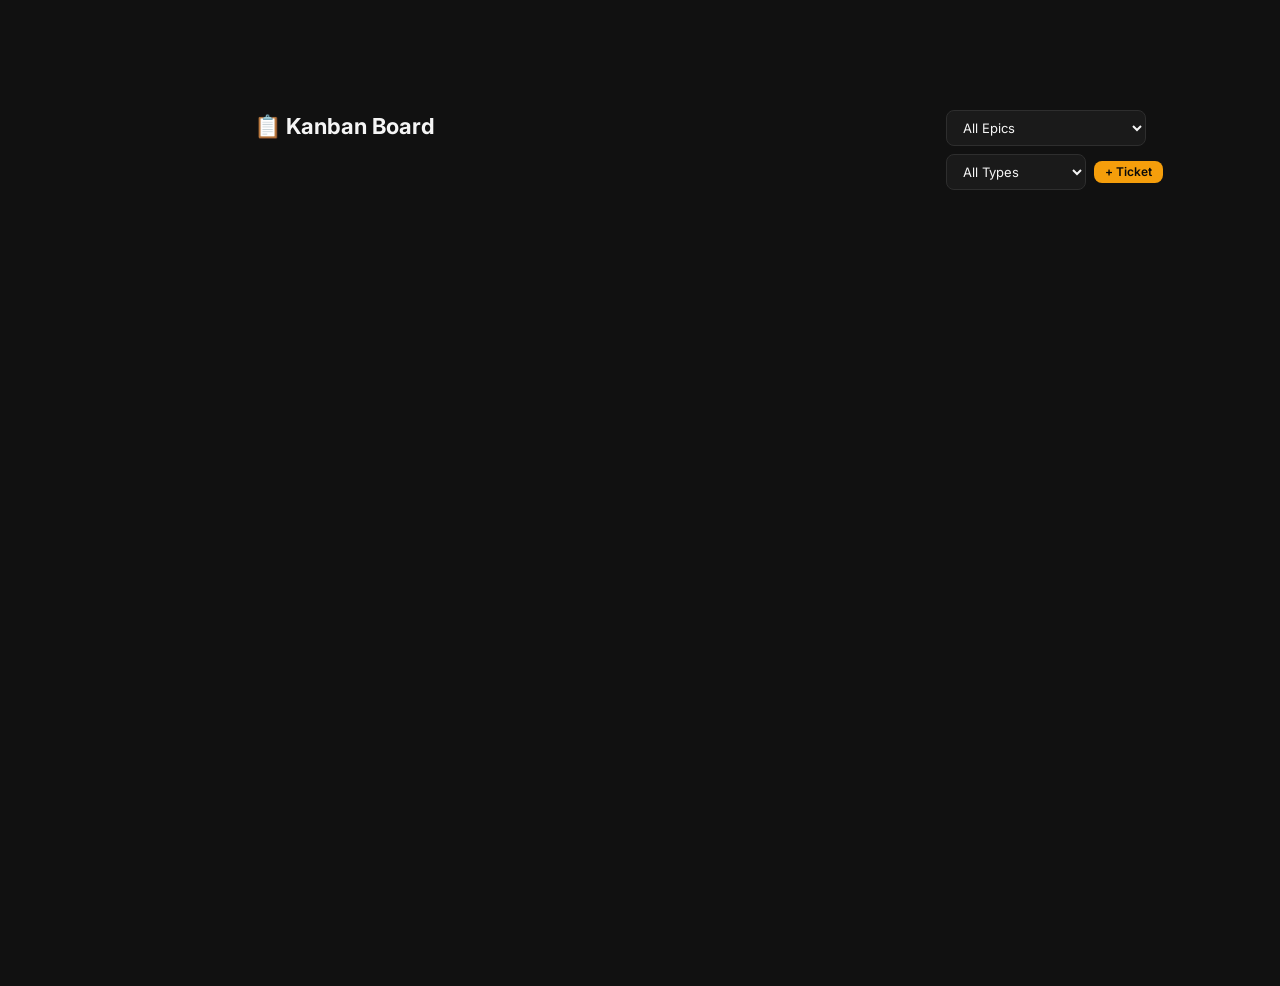
==== commit d5275524: "feat: amber theme, gantt chart, activity feed, fixed sidebar visibility" ====
--- a/board.html
+++ b/board.html
@@ -5,7 +5,7 @@
 <body>
 <script src="js/data.js"></script><script src="js/common.js"></script>
 <script>seedDemoData(); buildNav('board');</script>
-<div class="main-content" style="padding-top:60px">
+<div class="main-content">
   <div class="page-header">
     <div><div class="page-title">📋 Kanban Board</div><div class="page-sub" id="board-sub"></div></div>
     <div class="page-header-actions">
--- a/css/style.css
+++ b/css/style.css
@@ -1,67 +1,66 @@
 /* =====================================================
-   Teal PMS v2 — Slate/Blue Theme
-   Primary: #3b82f6 (blue-500) | #60a5fa (blue-400)
+   Teal PMS v2 — Amber Theme
+   Primary: #f59e0b (amber) | #fcd34d (bright amber)
+   Dark: true-black base with warm amber accents
    ===================================================== */
 
 @import url('https://fonts.googleapis.com/css2?family=Inter:wght@300;400;500;600;700&display=swap');
 
 /* ---- Tokens ---- */
 :root {
-  --primary:    #3b82f6;
-  --primary-br: #60a5fa;
-  --primary-dk: #2563eb;
-  --pass:    #22c55e;
-  --fail:    #ef4444;
-  --warn:    #f59e0b;
-  --info:    #38bdf8;
-  --radius:  8px;
-  --radius-lg: 12px;
-  --shadow:  0 4px 24px rgba(0,0,0,.25);
-  --shadow-sm: 0 2px 8px rgba(0,0,0,.15);
-  --sidebar-w: 228px;
-  --topbar-h:  56px;
+  --primary:    #f59e0b;
+  --primary-br: #fcd34d;
+  --primary-dk: #d97706;
+  --primary-bg: rgba(245,158,11,.12);
+  --pass:       #22c55e;
+  --fail:       #ef4444;
+  --warn:       #f97316;
+  --info:       #38bdf8;
+  --radius:     8px;
+  --radius-lg:  12px;
+  --shadow:     0 8px 32px rgba(0,0,0,.5);
+  --shadow-sm:  0 2px 12px rgba(0,0,0,.3);
+  --sidebar-w:  230px;
+  --topbar-h:   56px;
+  --banner-h:   30px;
   --font: 'Inter', -apple-system, BlinkMacSystemFont, 'Segoe UI', sans-serif;
   --transition: .15s ease;
 }
 
 /* ---- Dark Mode (default) ---- */
 [data-theme="dark"] {
-  --bg:          #0f172a;
-  --bg-card:     #1e293b;
-  --bg-sidebar:  #0c1426;
-  --bg-hover:    #243447;
-  --bg-input:    #1a2942;
-  --border:      #2d4263;
-  --border-dim:  #1e3050;
-  --text:        #e2e8f0;
-  --text-dim:    #94a3b8;
-  --text-muted:  #64748b;
-  --topbar-bg:   #1e293b;
-  --logo-bg1:    #1e3a5f;
-  --logo-bg2:    #0c1426;
+  --bg:          #111111;
+  --bg-card:     #1c1c1c;
+  --bg-sidebar:  #0d0d0d;
+  --bg-hover:    #252525;
+  --bg-input:    #1a1a1a;
+  --border:      #2e2e2e;
+  --border-dim:  #222222;
+  --text:        #f5f5f5;
+  --text-dim:    #a3a3a3;
+  --text-muted:  #737373;
+  --topbar-bg:   #161616;
 }
 
 /* ---- Light Mode ---- */
 [data-theme="light"] {
-  --bg:          #f8fafc;
+  --bg:          #fafaf9;
   --bg-card:     #ffffff;
-  --bg-sidebar:  #1e3a5f;
-  --bg-hover:    #e2e8f0;
-  --bg-input:    #f1f5f9;
-  --border:      #e2e8f0;
-  --border-dim:  #f1f5f9;
-  --text:        #0f172a;
-  --text-dim:    #475569;
-  --text-muted:  #94a3b8;
+  --bg-sidebar:  #1c1917;
+  --bg-hover:    #f5f5f4;
+  --bg-input:    #f9f9f8;
+  --border:      #e5e5e4;
+  --border-dim:  #f0f0ef;
+  --text:        #1c1c1c;
+  --text-dim:    #525252;
+  --text-muted:  #a3a3a3;
   --topbar-bg:   #ffffff;
-  --logo-bg1:    #1e3a5f;
-  --logo-bg2:    #0c1426;
 }
 
 /* ---- Reset ---- */
 *, *::before, *::after { box-sizing: border-box; margin: 0; padding: 0; }
 html { font-size: 14px; }
-body { font-family: var(--font); background: var(--bg); color: var(--text); line-height: 1.5; display: flex; min-height: 100vh; }
+body { font-family: var(--font); background: var(--bg); color: var(--text); line-height: 1.5; min-height: 100vh; }
 a { color: var(--primary-br); text-decoration: none; }
 a:hover { text-decoration: underline; }
 button { cursor: pointer; font-family: inherit; }
@@ -69,42 +68,54 @@
 
 /* ---- Sidebar ---- */
 .sidebar {
-  width: var(--sidebar-w); min-height: 100vh; background: var(--bg-sidebar);
-  display: flex; flex-direction: column; position: fixed; left: 0; top: 0; bottom: 0;
-  z-index: 100; border-right: 1px solid rgba(255,255,255,.06); overflow: hidden;
-}
-[data-theme="light"] .sidebar { border-right-color: rgba(0,0,0,.12); }
+  width: var(--sidebar-w);
+  min-height: 100vh;
+  background: var(--bg-sidebar);
+  display: flex;
+  flex-direction: column;
+  position: fixed;
+  left: 0; top: 0; bottom: 0;
+  z-index: 100;
+  border-right: 2px solid rgba(245,158,11,.25);
+  overflow: hidden;
+  overflow-y: auto;
+}
+[data-theme="light"] .sidebar { border-right-color: rgba(245,158,11,.3); }
 
 .sidebar-logo {
-  display: flex; align-items: center; gap: 10px; padding: 0 18px;
+  display: flex; align-items: center; gap: 11px; padding: 0 16px;
   height: var(--topbar-h); border-bottom: 1px solid rgba(255,255,255,.08); flex-shrink: 0;
 }
-.sidebar-logo svg { width: 30px; height: 30px; flex-shrink: 0; }
-.sidebar-logo-text { font-size: 15px; font-weight: 700; color: #fff; letter-spacing: -.2px; }
+.sidebar-logo svg { width: 32px; height: 32px; flex-shrink: 0; border-radius: 8px; }
+.sidebar-logo-text { font-size: 16px; font-weight: 800; color: #fff; letter-spacing: -.3px; }
 .sidebar-logo-text span { color: var(--primary-br); }
 
 .sidebar-project {
-  margin: 12px 10px 6px; padding: 10px 12px; background: rgba(59,130,246,.12);
-  border-radius: var(--radius); border: 1px solid rgba(59,130,246,.25);
+  margin: 10px 10px 4px;
+  padding: 10px 12px;
+  background: rgba(245,158,11,.1);
+  border-radius: var(--radius);
+  border: 1px solid rgba(245,158,11,.2);
+  cursor: pointer;
 }
 .sidebar-project-label { font-size: 10px; font-weight: 700; text-transform: uppercase; letter-spacing: .6px; color: var(--primary-br); margin-bottom: 3px; }
 .sidebar-project-name { font-size: 12px; font-weight: 600; color: #fff; white-space: nowrap; overflow: hidden; text-overflow: ellipsis; }
 
-.sidebar-section { font-size: 10px; font-weight: 700; text-transform: uppercase; letter-spacing: .7px; color: rgba(255,255,255,.3); padding: 14px 18px 5px; }
+.sidebar-section { font-size: 10px; font-weight: 700; text-transform: uppercase; letter-spacing: .7px; color: rgba(255,255,255,.28); padding: 14px 18px 4px; }
 
 .nav-item {
-  display: flex; align-items: center; gap: 10px; padding: 8px 18px;
-  color: rgba(255,255,255,.65); font-size: 13px; font-weight: 500;
-  border-radius: 0; transition: all var(--transition); text-decoration: none;
-  margin: 1px 8px; border-radius: 6px; position: relative;
-}
-.nav-item:hover { background: rgba(59,130,246,.15); color: #fff; text-decoration: none; }
-.nav-item.active { background: rgba(59,130,246,.25); color: #fff; }
-.nav-item.active::before { content:''; position:absolute; left:0; top:20%; bottom:20%; width:3px; background:var(--primary-br); border-radius:0 3px 3px 0; margin-left:-8px; }
-.nav-item .nav-icon { font-size: 16px; width: 20px; text-align: center; }
+  display: flex; align-items: center; gap: 10px;
+  padding: 8px 12px; margin: 1px 8px; border-radius: 7px;
+  color: rgba(255,255,255,.6); font-size: 13px; font-weight: 500;
+  transition: all var(--transition); text-decoration: none; position: relative;
+}
+.nav-item:hover { background: rgba(245,158,11,.12); color: #fff; text-decoration: none; }
+.nav-item.active { background: rgba(245,158,11,.18); color: var(--primary-br); font-weight: 600; }
+.nav-item.active::after { content:''; position:absolute; right:-10px; top:25%; bottom:25%; width:3px; background:var(--primary); border-radius:3px 0 0 3px; }
+.nav-icon { font-size: 15px; width: 20px; text-align: center; flex-shrink: 0; }
 .nav-badge { margin-left: auto; background: var(--fail); color: #fff; font-size: 10px; font-weight: 700; padding: 1px 6px; border-radius: 10px; }
 
-.sidebar-bottom { margin-top: auto; padding: 14px 10px; border-top: 1px solid rgba(255,255,255,.08); }
+.sidebar-bottom { margin-top: auto; padding: 12px 8px; border-top: 1px solid rgba(255,255,255,.07); }
 
 /* ---- Topbar ---- */
 .topbar {
@@ -113,21 +124,35 @@
   display: flex; align-items: center; justify-content: space-between;
   padding: 0 24px; z-index: 90; gap: 16px;
 }
-.topbar-left { display: flex; align-items: center; gap: 12px; flex: 1; min-width: 0; }
-.topbar-title { font-size: 15px; font-weight: 600; white-space: nowrap; overflow: hidden; text-overflow: ellipsis; }
-.topbar-actions { display: flex; align-items: center; gap: 8px; flex-shrink: 0; }
-.theme-toggle { background: none; border: 1px solid var(--border); color: var(--text-dim); padding: 6px 10px; border-radius: var(--radius); font-size: 14px; transition: all var(--transition); }
-.theme-toggle:hover { border-color: var(--primary); color: var(--primary-br); }
+[data-theme="light"] .topbar { box-shadow: 0 1px 8px rgba(0,0,0,.06); }
+
+.topbar-left { display: flex; align-items: center; gap: 8px; }
+.topbar-breadcrumb { font-size: 13px; color: var(--text-muted); }
+.topbar-breadcrumb strong { color: var(--text); font-weight: 600; }
+.topbar-actions { display: flex; align-items: center; gap: 8px; }
+
+.theme-toggle {
+  background: var(--bg-hover); border: 1px solid var(--border); color: var(--text-dim);
+  padding: 6px 11px; border-radius: var(--radius); font-size: 14px;
+  transition: all var(--transition); cursor: pointer;
+}
+.theme-toggle:hover { border-color: var(--primary); color: var(--primary-br); background: var(--primary-bg); }
+
+/* ---- Demo Banner ---- */
+.demo-banner {
+  position: fixed; top: var(--topbar-h); left: var(--sidebar-w); right: 0; height: var(--banner-h);
+  background: rgba(245,158,11,.08); border-bottom: 1px solid rgba(245,158,11,.2);
+  display: flex; align-items: center; padding: 0 20px; font-size: 11.5px;
+  color: var(--primary-br); z-index: 89; gap: 6px;
+}
+.demo-banner a { color: var(--primary-br); text-decoration: underline; }
 
 /* ---- Main content ---- */
-.main-content { margin-left: var(--sidebar-w); margin-top: var(--topbar-h); flex: 1; padding: 24px; min-width: 0; }
-
-/* ---- Demo banner ---- */
-.demo-banner {
-  background: linear-gradient(135deg, rgba(59,130,246,.15), rgba(96,165,250,.08));
-  border: 1px solid rgba(59,130,246,.3); border-radius: var(--radius);
-  padding: 10px 16px; font-size: 12px; color: var(--primary-br);
-  margin-bottom: 18px; display: flex; align-items: center; gap: 8px;
+.main-content {
+  margin-left: var(--sidebar-w);
+  margin-top: calc(var(--topbar-h) + var(--banner-h));
+  padding: 24px;
+  min-height: calc(100vh - var(--topbar-h) - var(--banner-h));
 }
 
 /* ---- Cards ---- */
@@ -145,61 +170,56 @@
 /* ---- Stat tiles ---- */
 .stat-tile {
   background: var(--bg-card); border: 1px solid var(--border); border-radius: var(--radius-lg);
-  padding: 20px; display: flex; flex-direction: column; gap: 6px;
-  transition: transform var(--transition), box-shadow var(--transition);
-}
-.stat-tile:hover { transform: translateY(-2px); box-shadow: var(--shadow-sm); }
-.stat-icon { font-size: 22px; }
-.stat-val { font-size: 28px; font-weight: 800; line-height: 1; }
-.stat-label { font-size: 12px; color: var(--text-muted); font-weight: 500; }
+  padding: 20px; transition: transform var(--transition), box-shadow var(--transition);
+}
+.stat-tile:hover { transform: translateY(-2px); box-shadow: var(--shadow-sm); border-color: rgba(245,158,11,.3); }
 
 /* ---- Grid layouts ---- */
-.grid-2 { display: grid; grid-template-columns: repeat(2,1fr); gap: 20px; }
+.grid-2 { display: grid; grid-template-columns: repeat(2,1fr); gap: 16px; }
 .grid-3 { display: grid; grid-template-columns: repeat(3,1fr); gap: 16px; }
 .grid-4 { display: grid; grid-template-columns: repeat(4,1fr); gap: 16px; }
 
 /* ---- Buttons ---- */
-.btn {
-  display: inline-flex; align-items: center; gap: 6px; padding: 8px 16px;
-  border-radius: var(--radius); font-size: 13px; font-weight: 600; border: none;
-  transition: all var(--transition); line-height: 1; white-space: nowrap;
-}
-.btn-primary { background: var(--primary); color: #fff; }
-.btn-primary:hover { background: var(--primary-dk); }
+.btn { display: inline-flex; align-items: center; gap: 6px; padding: 8px 16px; border-radius: var(--radius); font-size: 13px; font-weight: 600; border: none; transition: all var(--transition); line-height: 1; white-space: nowrap; cursor: pointer; }
+.btn-primary { background: var(--primary); color: #0a0a0a; }
+.btn-primary:hover { background: var(--primary-br); }
 .btn-outline { background: transparent; border: 1px solid var(--border); color: var(--text-dim); }
-.btn-outline:hover { border-color: var(--primary); color: var(--primary-br); background: rgba(59,130,246,.08); }
+.btn-outline:hover { border-color: var(--primary); color: var(--primary-br); background: var(--primary-bg); }
 .btn-ghost { background: transparent; color: var(--text-muted); }
 .btn-ghost:hover { color: var(--text); background: var(--bg-hover); }
 .btn-danger { background: var(--fail); color: #fff; }
-.btn-danger:hover { background: #dc2626; }
 .btn-sm { padding: 5px 11px; font-size: 12px; }
 
 /* ---- Badges ---- */
-.badge {
-  display: inline-flex; align-items: center; gap: 4px; padding: 2px 8px;
-  border-radius: 20px; font-size: 11px; font-weight: 600; white-space: nowrap;
-}
+.badge { display: inline-flex; align-items: center; gap: 4px; padding: 2px 9px; border-radius: 20px; font-size: 11px; font-weight: 600; white-space: nowrap; }
 /* Status */
-.badge-backlog    { background: #1e293b; color: #94a3b8; border: 1px solid #2d4263; }
-.badge-todo       { background: rgba(59,130,246,.15); color: #60a5fa; border: 1px solid rgba(59,130,246,.3); }
-.badge-inprogress { background: rgba(245,158,11,.15); color: #fbbf24; border: 1px solid rgba(245,158,11,.3); }
-.badge-review     { background: rgba(139,92,246,.15); color: #a78bfa; border: 1px solid rgba(139,92,246,.3); }
-.badge-done       { background: rgba(34,197,94,.15); color: #4ade80; border: 1px solid rgba(34,197,94,.3); }
-.badge-blocked    { background: rgba(239,68,68,.15); color: #f87171; border: 1px solid rgba(239,68,68,.3); }
+.badge-backlog    { background: rgba(115,115,115,.15); color: #a3a3a3; border: 1px solid rgba(115,115,115,.2); }
+.badge-todo       { background: rgba(56,189,248,.12);  color: #38bdf8; border: 1px solid rgba(56,189,248,.25); }
+.badge-inprogress { background: rgba(245,158,11,.14);  color: #fcd34d; border: 1px solid rgba(245,158,11,.3); }
+.badge-review     { background: rgba(167,139,250,.12); color: #a78bfa; border: 1px solid rgba(167,139,250,.25); }
+.badge-done       { background: rgba(34,197,94,.12);   color: #4ade80; border: 1px solid rgba(34,197,94,.25); }
+.badge-blocked    { background: rgba(239,68,68,.12);   color: #f87171; border: 1px solid rgba(239,68,68,.25); }
 /* Priority */
-.badge-critical   { background: rgba(239,68,68,.15); color: #f87171; border: 1px solid rgba(239,68,68,.3); }
-.badge-high       { background: rgba(245,158,11,.15); color: #fbbf24; border: 1px solid rgba(245,158,11,.3); }
-.badge-medium     { background: rgba(59,130,246,.15); color: #60a5fa; border: 1px solid rgba(59,130,246,.3); }
-.badge-low        { background: rgba(148,163,184,.12); color: #94a3b8; border: 1px solid rgba(148,163,184,.2); }
+.badge-critical   { background: rgba(239,68,68,.12);   color: #f87171; border: 1px solid rgba(239,68,68,.25); }
+.badge-high       { background: rgba(249,115,22,.12);  color: #fb923c; border: 1px solid rgba(249,115,22,.25); }
+.badge-medium     { background: rgba(245,158,11,.12);  color: #fcd34d; border: 1px solid rgba(245,158,11,.25); }
+.badge-low        { background: rgba(163,163,163,.1);  color: #a3a3a3; border: 1px solid rgba(163,163,163,.18); }
 /* Types */
-.badge-task        { background: rgba(59,130,246,.12); color: #60a5fa; border: 1px solid rgba(59,130,246,.25); }
-.badge-bug         { background: rgba(239,68,68,.12); color: #f87171; border: 1px solid rgba(239,68,68,.25); }
-.badge-feature     { background: rgba(34,197,94,.12); color: #4ade80; border: 1px solid rgba(34,197,94,.25); }
-.badge-story       { background: rgba(245,158,11,.12); color: #fbbf24; border: 1px solid rgba(245,158,11,.25); }
-.badge-improvement { background: rgba(139,92,246,.12); color: #a78bfa; border: 1px solid rgba(139,92,246,.25); }
-.badge-epic        { background: rgba(236,72,153,.12); color: #f472b6; border: 1px solid rgba(236,72,153,.25); }
-
-[data-theme="light"] .badge-backlog { background: #f1f5f9; color: #64748b; border-color: #e2e8f0; }
+.badge-task        { background: rgba(56,189,248,.12);  color: #38bdf8; border: 1px solid rgba(56,189,248,.2); }
+.badge-bug         { background: rgba(239,68,68,.12);   color: #f87171; border: 1px solid rgba(239,68,68,.2); }
+.badge-feature     { background: rgba(34,197,94,.12);   color: #4ade80; border: 1px solid rgba(34,197,94,.2); }
+.badge-story       { background: rgba(245,158,11,.12);  color: #fcd34d; border: 1px solid rgba(245,158,11,.2); }
+.badge-improve     { background: rgba(167,139,250,.12); color: #a78bfa; border: 1px solid rgba(167,139,250,.2); }
+.badge-epic        { background: rgba(244,114,182,.12); color: #f472b6; border: 1px solid rgba(244,114,182,.2); }
+
+/* Light mode badge overrides */
+[data-theme="light"] .badge-backlog { background: #f5f5f4; color: #737373; border-color: #e5e5e4; }
+[data-theme="light"] .badge-done { background: rgba(34,197,94,.08); color: #16a34a; border-color: rgba(34,197,94,.2); }
+[data-theme="light"] .badge-todo { background: rgba(2,132,199,.08); color: #0284c7; border-color: rgba(2,132,199,.2); }
+[data-theme="light"] .badge-inprogress { background: rgba(245,158,11,.1); color: #b45309; border-color: rgba(245,158,11,.2); }
+[data-theme="light"] .badge-medium { background: rgba(245,158,11,.1); color: #b45309; border-color: rgba(245,158,11,.2); }
+[data-theme="light"] .badge-critical { background: rgba(220,38,38,.08); color: #dc2626; border-color: rgba(220,38,38,.2); }
+[data-theme="light"] .badge-high { background: rgba(234,88,12,.08); color: #ea580c; border-color: rgba(234,88,12,.2); }
 
 /* ---- Table ---- */
 .table-wrap { overflow-x: auto; }
@@ -208,66 +228,56 @@
 tbody td { padding: 10px 14px; border-bottom: 1px solid var(--border-dim); vertical-align: middle; }
 tbody tr:hover { background: var(--bg-hover); }
 tbody tr:last-child td { border-bottom: none; }
-.ticket-key { font-family: 'Courier New', monospace; font-size: 11px; font-weight: 700; color: var(--primary-br); background: rgba(59,130,246,.1); padding: 2px 6px; border-radius: 4px; }
+.ticket-key { font-family: 'Courier New', monospace; font-size: 11px; font-weight: 700; color: var(--primary); background: var(--primary-bg); padding: 2px 7px; border-radius: 4px; }
 
 /* ---- Avatar ---- */
 .avatar { width: 28px; height: 28px; border-radius: 50%; display: inline-flex; align-items: center; justify-content: center; font-size: 11px; font-weight: 700; color: #fff; flex-shrink: 0; }
-.avatar-sm { width: 24px; height: 24px; font-size: 10px; }
-.avatar-lg { width: 42px; height: 42px; font-size: 16px; }
+.avatar-sm { width: 22px; height: 22px; font-size: 9px; }
+.avatar-lg { width: 42px; height: 42px; font-size: 15px; }
 .avatar-stack { display: flex; }
 .avatar-stack .avatar { margin-left: -8px; border: 2px solid var(--bg-card); }
 .avatar-stack .avatar:first-child { margin-left: 0; }
 
 /* ---- Progress bar ---- */
-.progress-bar { height: 6px; background: var(--border); border-radius: 3px; overflow: hidden; }
-.progress-fill { height: 100%; background: linear-gradient(90deg, var(--primary), var(--primary-br)); border-radius: 3px; transition: width .3s ease; }
+.progress-bar { height: 6px; background: var(--bg-hover); border-radius: 3px; overflow: hidden; margin: 4px 0; }
+.progress-fill { height: 100%; background: linear-gradient(90deg, var(--primary-dk), var(--primary-br)); border-radius: 3px; transition: width .4s ease; }
 
 /* ---- Form controls ---- */
 .form-group { margin-bottom: 14px; }
-.form-group label { display: block; font-size: 12px; font-weight: 600; color: var(--text-dim); margin-bottom: 5px; text-transform: uppercase; letter-spacing: .4px; }
-.form-control {
-  width: 100%; padding: 8px 12px; background: var(--bg-input); border: 1px solid var(--border);
-  border-radius: var(--radius); color: var(--text); font-size: 13px; font-family: var(--font);
-  transition: border-color var(--transition);
-}
-.form-control:focus { outline: none; border-color: var(--primary); box-shadow: 0 0 0 3px rgba(59,130,246,.15); }
+.form-group label { display: block; font-size: 11px; font-weight: 700; color: var(--text-muted); margin-bottom: 5px; text-transform: uppercase; letter-spacing: .4px; }
+.form-control { width: 100%; padding: 8px 12px; background: var(--bg-input); border: 1px solid var(--border); border-radius: var(--radius); color: var(--text); font-size: 13px; transition: border-color var(--transition); }
+.form-control:focus { outline: none; border-color: var(--primary); box-shadow: 0 0 0 3px rgba(245,158,11,.15); }
 .form-control::placeholder { color: var(--text-muted); }
 select.form-control option { background: var(--bg-card); }
 textarea.form-control { resize: vertical; min-height: 80px; }
 .form-row { display: grid; grid-template-columns: 1fr 1fr; gap: 12px; }
 
 /* ---- Modal ---- */
-.modal-overlay {
-  position: fixed; inset: 0; background: rgba(0,0,0,.6); z-index: 200;
-  display: none; align-items: center; justify-content: center; padding: 16px;
-  backdrop-filter: blur(4px);
-}
+.modal-overlay { position: fixed; inset: 0; background: rgba(0,0,0,.65); z-index: 200; display: none; align-items: center; justify-content: center; padding: 16px; backdrop-filter: blur(4px); }
 .modal-overlay.open { display: flex; }
 .modal { background: var(--bg-card); border-radius: var(--radius-lg); width: 100%; max-width: 640px; max-height: 90vh; overflow-y: auto; box-shadow: var(--shadow); border: 1px solid var(--border); }
 .modal-lg { max-width: 900px; }
-.modal-header { display: flex; align-items: center; justify-content: space-between; padding: 18px 22px; border-bottom: 1px solid var(--border); position: sticky; top: 0; background: var(--bg-card); z-index: 1; }
-.modal-title { font-size: 16px; font-weight: 700; }
-.modal-close { background: none; border: none; color: var(--text-muted); font-size: 18px; padding: 4px 8px; border-radius: 4px; transition: color var(--transition); }
+.modal-header { display: flex; align-items: center; justify-content: space-between; padding: 16px 22px; border-bottom: 1px solid var(--border); position: sticky; top: 0; background: var(--bg-card); z-index: 1; }
+.modal-title { font-size: 15px; font-weight: 700; }
+.modal-close { background: none; border: none; color: var(--text-muted); font-size: 18px; padding: 4px 8px; border-radius: 4px; cursor: pointer; }
 .modal-close:hover { color: var(--text); background: var(--bg-hover); }
-.modal-body { padding: 22px; }
+.modal-body { padding: 20px 22px; }
 .modal-footer { display: flex; justify-content: flex-end; gap: 8px; padding: 14px 22px; border-top: 1px solid var(--border); }
 
 /* ---- Kanban ---- */
-.kanban-wrap { display: flex; gap: 12px; overflow-x: auto; min-height: calc(100vh - 160px); padding-bottom: 16px; }
-.kanban-col { min-width: 220px; flex: 1; background: var(--bg-hover); border-radius: var(--radius-lg); display: flex; flex-direction: column; border: 1px solid var(--border); }
-.kanban-col-header { padding: 12px 14px; display: flex; align-items: center; justify-content: space-between; font-size: 12px; font-weight: 700; text-transform: uppercase; letter-spacing: .5px; border-bottom: 1px solid var(--border); }
+.kanban-wrap { display: flex; gap: 10px; overflow-x: auto; min-height: calc(100vh - 200px); padding-bottom: 16px; }
+.kanban-col { min-width: 210px; flex: 1; background: var(--bg-hover); border-radius: var(--radius-lg); display: flex; flex-direction: column; border: 1px solid var(--border); }
+.kanban-col-header { padding: 11px 14px; display: flex; align-items: center; justify-content: space-between; font-size: 11px; font-weight: 700; text-transform: uppercase; letter-spacing: .5px; border-bottom: 1px solid var(--border); }
 .col-count { background: var(--border); color: var(--text-muted); font-size: 11px; padding: 1px 7px; border-radius: 10px; font-weight: 600; }
-.kanban-col-body { flex: 1; padding: 8px; display: flex; flex-direction: column; gap: 6px; overflow-y: auto; }
-.kanban-col.drag-over { border-color: var(--primary); background: rgba(59,130,246,.08); }
-
-/* Ticket card */
+.kanban-col-body { flex: 1; padding: 8px; display: flex; flex-direction: column; gap: 6px; }
+.kanban-col.drag-over { border-color: var(--primary); background: rgba(245,158,11,.06); }
 .ticket-card { background: var(--bg-card); border: 1px solid var(--border); border-radius: var(--radius); padding: 10px 12px; cursor: grab; transition: box-shadow var(--transition), transform var(--transition); }
-.ticket-card:hover { box-shadow: var(--shadow-sm); transform: translateY(-1px); }
-.ticket-card.dragging { opacity: .5; cursor: grabbing; }
+.ticket-card:hover { box-shadow: var(--shadow-sm); transform: translateY(-1px); border-color: rgba(245,158,11,.25); }
+.ticket-card.dragging { opacity: .45; }
 .ticket-card-top { display: flex; align-items: center; gap: 4px; margin-bottom: 6px; flex-wrap: wrap; }
-.ticket-card-title { font-size: 12px; font-weight: 500; color: var(--text); line-height: 1.4; margin-bottom: 8px; }
+.ticket-card-title { font-size: 12px; font-weight: 500; line-height: 1.4; margin-bottom: 8px; }
 .ticket-card-meta { display: flex; align-items: center; justify-content: space-between; gap: 6px; }
-.ticket-card-key { font-family: 'Courier New', monospace; font-size: 10px; color: var(--primary-br); background: rgba(59,130,246,.1); padding: 1px 5px; border-radius: 3px; }
+.ticket-card-key { font-family: 'Courier New', monospace; font-size: 10px; color: var(--primary); background: var(--primary-bg); padding: 1px 5px; border-radius: 3px; }
 
 /* ---- Sprint board ---- */
 .sprint-board { display: grid; grid-template-columns: repeat(4,1fr); gap: 12px; min-height: 400px; }
@@ -276,116 +286,117 @@
 .sprint-col-body { flex: 1; padding: 8px; display: flex; flex-direction: column; gap: 6px; }
 
 /* ---- Roadmap ---- */
-.roadmap-epic { background: var(--bg-card); border: 1px solid var(--border); border-radius: var(--radius); margin-bottom: 16px; overflow: hidden; }
-.roadmap-epic-header { display: flex; align-items: center; gap: 12px; padding: 16px 20px; }
-.epic-color-dot { width: 14px; height: 14px; border-radius: 3px; flex-shrink: 0; }
+.roadmap-epic { background: var(--bg-card); border: 1px solid var(--border); border-radius: var(--radius); margin-bottom: 14px; overflow: hidden; }
+.roadmap-epic-header { display: flex; align-items: center; gap: 12px; padding: 14px 18px; }
+.epic-color-dot { width: 12px; height: 12px; border-radius: 3px; flex-shrink: 0; }
 .epic-name { font-weight: 600; font-size: 14px; }
 .epic-meta { font-size: 11px; color: var(--text-muted); }
-.epic-progress { display: flex; flex-direction: column; gap: 4px; min-width: 140px; }
-.roadmap-epic-tickets { padding: 0 20px 16px; }
+.epic-progress { display: flex; flex-direction: column; gap: 3px; min-width: 140px; }
+.roadmap-epic-tickets { padding: 0 18px 14px; }
 
 /* ---- Chart wrap ---- */
 .chart-wrap { position: relative; height: 200px; }
 
 /* ---- Ticket detail ---- */
-.ticket-detail-grid { display: grid; grid-template-columns: 1fr 300px; gap: 20px; align-items: flex-start; }
+.ticket-detail-grid { display: grid; grid-template-columns: 1fr 280px; gap: 20px; align-items: flex-start; }
 .ticket-sidebar-field { margin-bottom: 14px; }
 .ticket-sidebar-field label { display: block; margin-bottom: 5px; font-size: 11px; font-weight: 700; text-transform: uppercase; color: var(--text-muted); }
 
-/* ---- Comments ---- */
-.comment-list { display: flex; flex-direction: column; gap: 12px; }
+/* ---- Comments / Activity ---- */
+.comment-list { display: flex; flex-direction: column; gap: 10px; }
 .comment-item { display: flex; gap: 10px; }
 .comment-body { background: var(--bg-hover); border-radius: var(--radius); padding: 10px 14px; flex: 1; border: 1px solid var(--border-dim); }
-.comment-author { font-size: 12px; font-weight: 600; color: var(--text); }
+.comment-author { font-size: 12px; font-weight: 600; }
 .comment-time { font-size: 11px; color: var(--text-muted); margin-left: 8px; }
 .comment-text { font-size: 13px; color: var(--text-dim); margin-top: 4px; }
-.comment-input-row { display: flex; gap: 10px; align-items: flex-start; margin-top: 12px; }
+.comment-input-row { display: flex; gap: 10px; align-items: flex-start; margin-top: 10px; }
 .comment-input-row textarea { flex: 1; }
-
-/* ---- Activity feed ---- */
-.activity-item { display: flex; gap: 10px; padding: 8px 0; border-bottom: 1px solid var(--border-dim); align-items: flex-start; }
+.activity-item { display: flex; gap: 10px; padding: 7px 0; border-bottom: 1px solid var(--border-dim); align-items: flex-start; }
 .activity-item:last-child { border-bottom: none; }
 .activity-dot { width: 8px; height: 8px; border-radius: 50%; background: var(--primary); flex-shrink: 0; margin-top: 5px; }
 .activity-text { font-size: 12px; color: var(--text-dim); line-height: 1.5; }
-.activity-time { font-size: 11px; color: var(--text-muted); margin-top: 2px; }
+.activity-time { font-size: 10px; color: var(--text-muted); margin-top: 1px; }
 
 /* ---- Filter bar ---- */
 .filter-bar { display: flex; gap: 8px; flex-wrap: wrap; margin-bottom: 16px; align-items: center; }
 .filter-bar select, .filter-bar input { max-width: 160px; padding: 6px 10px; }
 
 /* ---- Label chips ---- */
-.label-chip { display: inline-block; padding: 2px 8px; border-radius: 12px; font-size: 11px; font-weight: 500; background: rgba(59,130,246,.12); color: var(--primary-br); border: 1px solid rgba(59,130,246,.2); margin-right: 4px; }
+.label-chip { display: inline-block; padding: 2px 8px; border-radius: 12px; font-size: 10px; font-weight: 600; background: var(--primary-bg); color: var(--primary-br); border: 1px solid rgba(245,158,11,.2); margin-right: 3px; }
 
 /* ---- Time log ---- */
 .timelog-item { display: flex; align-items: center; gap: 10px; padding: 6px 0; border-bottom: 1px solid var(--border-dim); font-size: 12px; }
 .timelog-item:last-child { border-bottom: none; }
 
-/* ---- Import wizard ---- */
+/* ---- Import ---- */
 .import-source-card { background: var(--bg-card); border: 2px solid var(--border); border-radius: var(--radius); padding: 20px; text-align: center; cursor: pointer; transition: border-color .15s, transform .1s; }
 .import-source-card:hover { border-color: var(--primary); transform: translateY(-2px); }
-.import-source-card.selected { border-color: var(--primary-br); box-shadow: 0 0 0 2px rgba(59,130,246,.2); }
-.import-source-icon { font-size: 32px; margin-bottom: 8px; }
-.import-source-name { font-weight: 700; font-size: 14px; }
-.import-source-desc { font-size: 12px; color: var(--text-muted); margin-top: 4px; }
+.import-source-card.selected { border-color: var(--primary-br); box-shadow: 0 0 0 3px rgba(245,158,11,.15); }
+.import-source-icon { font-size: 30px; margin-bottom: 8px; }
+.import-source-name { font-weight: 700; font-size: 13px; }
+.import-source-desc { font-size: 11px; color: var(--text-muted); margin-top: 4px; }
 .import-dropzone { border: 2px dashed var(--border); border-radius: var(--radius); padding: 48px; text-align: center; cursor: pointer; transition: border-color .15s; }
-.import-dropzone:hover, .import-dropzone.drag-over { border-color: var(--primary-br); background: var(--bg-hover); }
+.import-dropzone:hover, .import-dropzone.drag-over { border-color: var(--primary-br); background: var(--primary-bg); }
 .step-badge { width: 24px; height: 24px; border-radius: 50%; background: var(--border); color: var(--text-muted); font-size: 12px; font-weight: 700; display: flex; align-items: center; justify-content: center; flex-shrink: 0; }
-.step-badge.active { background: var(--primary); color: #fff; }
-.import-guide-item { padding: 12px 0; border-bottom: 1px solid var(--border-dim); }
-.import-guide-title { font-weight: 600; font-size: 13px; margin-bottom: 4px; }
-.import-guide-steps { font-size: 13px; color: var(--text-dim); }
+.step-badge.active { background: var(--primary); color: #0a0a0a; }
+.import-guide-item { padding: 10px 0; border-bottom: 1px solid var(--border-dim); }
+.import-guide-title { font-weight: 600; font-size: 13px; margin-bottom: 3px; }
+.import-guide-steps { font-size: 12px; color: var(--text-dim); }
 
 /* ---- Guide ---- */
 .guide-layout { display: grid; grid-template-columns: 200px 1fr; gap: 28px; align-items: flex-start; }
-.guide-toc { position: sticky; top: 80px; padding: 16px; display: flex; flex-direction: column; gap: 4px; }
-.guide-toc a { font-size: 13px; color: var(--text-muted); text-decoration: none; padding: 5px 10px; border-radius: 6px; transition: background .1s; }
+.guide-toc { position: sticky; top: 90px; padding: 14px; display: flex; flex-direction: column; gap: 3px; border: 1px solid var(--border); border-radius: var(--radius); background: var(--bg-card); }
+.guide-toc a { font-size: 13px; color: var(--text-muted); padding: 5px 9px; border-radius: 5px; transition: all .1s; }
 .guide-toc a:hover { background: var(--bg-hover); color: var(--text); text-decoration: none; }
-.guide-toc a.active { background: rgba(59,130,246,.15); color: var(--primary-br); font-weight: 600; }
-.guide-section { margin-bottom: 40px; }
-.guide-section h2 { font-size: 20px; font-weight: 700; margin-bottom: 12px; border-bottom: 2px solid var(--primary); padding-bottom: 8px; }
-.guide-section h3 { font-size: 14px; font-weight: 600; margin: 16px 0 6px; color: var(--primary-br); }
-.guide-section p { font-size: 14px; line-height: 1.7; color: var(--text-dim); margin-bottom: 10px; }
-.tip { background: rgba(59,130,246,.1); border-left: 3px solid var(--primary); padding: 10px 14px; border-radius: 0 var(--radius) var(--radius) 0; font-size: 13px; color: var(--text-dim); margin: 12px 0; }
-.warn-box { background: rgba(239,68,68,.1); border-left: 3px solid var(--fail); padding: 10px 14px; border-radius: 0 var(--radius) var(--radius) 0; font-size: 13px; color: var(--text-dim); margin: 12px 0; }
+.guide-toc a.active { background: var(--primary-bg); color: var(--primary-br); font-weight: 600; }
+.guide-section { margin-bottom: 36px; }
+.guide-section h2 { font-size: 19px; font-weight: 700; margin-bottom: 10px; border-bottom: 2px solid var(--primary); padding-bottom: 7px; }
+.guide-section h3 { font-size: 14px; font-weight: 600; margin: 14px 0 5px; color: var(--primary-br); }
+.guide-section p { font-size: 13px; line-height: 1.7; color: var(--text-dim); margin-bottom: 8px; }
+.tip { background: var(--primary-bg); border-left: 3px solid var(--primary); padding: 10px 14px; border-radius: 0 var(--radius) var(--radius) 0; font-size: 13px; color: var(--text-dim); margin: 10px 0; }
+.warn-box { background: rgba(239,68,68,.08); border-left: 3px solid var(--fail); padding: 10px 14px; border-radius: 0 var(--radius) var(--radius) 0; font-size: 13px; color: var(--text-dim); margin: 10px 0; }
 
 /* ---- Gantt ---- */
-.gantt-wrap { overflow-x: auto; position: relative; border: 1px solid var(--border); border-radius: var(--radius); }
-.gantt-header { display: flex; border-bottom: 1px solid var(--border); position: sticky; top: 0; z-index: 10; background: var(--bg-card); }
-.gantt-label-col { width: 260px; min-width: 260px; padding: 10px 14px; font-size: 11px; font-weight: 700; text-transform: uppercase; color: var(--text-muted); border-right: 1px solid var(--border); background: var(--bg-card); }
-.gantt-time-header { flex: 1; overflow: hidden; position: relative; height: 38px; }
-.gantt-body { min-height: 200px; }
-.gantt-row { display: flex; border-bottom: 1px solid var(--border-dim); min-height: 38px; }
-.gantt-row:hover { background: var(--bg-hover); }
-.gantt-row-label { width: 260px; min-width: 260px; padding: 8px 14px; font-size: 12px; border-right: 1px solid var(--border); display: flex; align-items: center; gap: 8px; overflow: hidden; }
-.gantt-row-label .ticket-key { flex-shrink: 0; }
-.gantt-row-label-text { overflow: hidden; text-overflow: ellipsis; white-space: nowrap; }
-.gantt-row-timeline { flex: 1; position: relative; overflow: hidden; }
-.gantt-bar { position: absolute; height: 18px; top: 10px; border-radius: 4px; cursor: pointer; transition: opacity .1s; display: flex; align-items: center; padding: 0 6px; font-size: 10px; font-weight: 600; color: #fff; overflow: hidden; white-space: nowrap; }
-.gantt-bar:hover { opacity: .85; }
-.gantt-today-line { position: absolute; top: 0; bottom: 0; width: 2px; background: var(--fail); opacity: .8; z-index: 5; pointer-events: none; }
-.gantt-today-line::after { content: 'Today'; position: absolute; top: 2px; left: 4px; font-size: 9px; font-weight: 700; color: var(--fail); white-space: nowrap; }
-.gantt-milestone { position: absolute; width: 12px; height: 12px; background: var(--warn); transform: rotate(45deg); top: 13px; margin-left: -6px; z-index: 4; cursor: pointer; }
-.gantt-grid-line { position: absolute; top: 0; bottom: 0; width: 1px; background: var(--border-dim); pointer-events: none; }
-.gantt-controls { display: flex; align-items: center; gap: 8px; flex-wrap: wrap; }
+.gantt-outer { display:flex; border:1px solid var(--border); border-radius:var(--radius); overflow:hidden; }
+.gantt-labels { width:260px; min-width:260px; flex-shrink:0; border-right:1px solid var(--border); background:var(--bg-card); z-index:10; }
+.gantt-labels-head { height:70px; padding:0 14px; display:flex;align-items:center;font-size:11px;font-weight:700;text-transform:uppercase;color:var(--text-muted);border-bottom:2px solid var(--border); }
+.gantt-label-row { display:flex;align-items:center;gap:8px;padding:0 14px;height:40px;border-bottom:1px solid var(--border-dim);font-size:12px;overflow:hidden; }
+.gantt-label-row.group-row { background:var(--bg-hover);font-weight:700;font-size:11px;text-transform:uppercase;color:var(--text-muted); }
+.gantt-label-text { overflow:hidden;text-overflow:ellipsis;white-space:nowrap;flex:1; }
+.gantt-timeline-wrap { flex:1;overflow-x:auto;position:relative; }
+.gantt-timeline-head { height:70px;position:sticky;top:0;z-index:5;background:var(--bg-card);border-bottom:2px solid var(--border); }
+.gantt-month-row { display:flex;height:35px;border-bottom:1px solid var(--border-dim); }
+.gantt-month-cell { border-right:1px solid var(--border-dim);display:flex;align-items:center;justify-content:center;font-size:11px;font-weight:700;color:var(--text-dim);flex-shrink:0; }
+.gantt-day-row { display:flex;height:35px; }
+.gantt-day-cell { border-right:1px solid var(--border-dim);display:flex;align-items:center;justify-content:center;font-size:10px;color:var(--text-muted);flex-shrink:0; }
+.gantt-day-cell.weekend { background:rgba(0,0,0,.08); }
+.gantt-day-cell.today-col { background:rgba(245,158,11,.12);color:var(--primary);font-weight:700; }
+.gantt-rows { position:relative; }
+.gantt-bar-row { height:40px;border-bottom:1px solid var(--border-dim);position:relative; }
+.gantt-bar-row.group-row { background:var(--bg-hover);height:40px; }
+.g-bar { position:absolute;top:11px;height:18px;border-radius:4px;cursor:pointer;display:flex;align-items:center;padding:0 7px;font-size:10px;font-weight:600;color:#111;overflow:hidden;white-space:nowrap;transition:opacity .1s; }
+.g-bar:hover { opacity:.85; filter:brightness(1.05); }
+.g-today { position:absolute;top:0;bottom:0;width:2px;background:var(--primary);opacity:.7;pointer-events:none;z-index:3; }
+.g-ms { position:absolute;top:14px;width:12px;height:12px;transform:rotate(45deg);z-index:4;cursor:pointer; }
+.g-grid-line { position:absolute;top:0;bottom:0;width:1px;background:var(--border-dim);pointer-events:none; }
+.g-grid-line.week { background:var(--border);opacity:.6; }
+.g-tooltip { position:fixed;background:var(--bg-card);border:1px solid var(--primary);border-radius:var(--radius);padding:10px 14px;font-size:12px;z-index:999;pointer-events:none;display:none;max-width:240px;box-shadow:var(--shadow); }
 
 /* ---- Project cards ---- */
 .project-card { background: var(--bg-card); border: 1px solid var(--border); border-radius: var(--radius-lg); padding: 20px; transition: transform var(--transition), box-shadow var(--transition); }
 .project-card:hover { transform: translateY(-2px); box-shadow: var(--shadow-sm); }
-.project-card.active-project { border-color: var(--primary); box-shadow: 0 0 0 2px rgba(59,130,246,.2); }
-.project-card-name { font-size: 16px; font-weight: 700; margin-bottom: 4px; }
-.project-card-key { font-family: 'Courier New', monospace; font-size: 11px; background: rgba(59,130,246,.1); color: var(--primary-br); padding: 2px 7px; border-radius: 4px; }
-.project-card-meta { font-size: 12px; color: var(--text-muted); margin: 10px 0; }
+.project-card.active-project { border-color: var(--primary); box-shadow: 0 0 0 2px rgba(245,158,11,.15); }
 
 /* ---- Toast ---- */
 #toast-container { position: fixed; bottom: 24px; right: 24px; z-index: 9999; display: flex; flex-direction: column; gap: 8px; }
-.toast { background: var(--bg-card); border: 1px solid var(--border); border-radius: var(--radius); padding: 12px 18px; font-size: 13px; box-shadow: var(--shadow); display: flex; align-items: center; gap: 10px; animation: slideIn .2s ease; max-width: 320px; color: var(--text); }
+.toast { background: var(--bg-card); border: 1px solid var(--border); border-radius: var(--radius); padding: 12px 18px; font-size: 13px; box-shadow: var(--shadow); display: flex; align-items: center; gap: 10px; animation: slideIn .2s ease; max-width: 320px; }
 .toast.pass { border-color: var(--pass); }
 .toast.fail { border-color: var(--fail); }
-.toast.warn { border-color: var(--warn); }
+.toast.warn { border-color: var(--primary); }
 @keyframes slideIn { from { transform: translateX(40px); opacity: 0; } to { transform: translateX(0); opacity: 1; } }
 
 /* ---- Scrollbar ---- */
-::-webkit-scrollbar { width: 6px; height: 6px; }
+::-webkit-scrollbar { width: 5px; height: 5px; }
 ::-webkit-scrollbar-track { background: transparent; }
 ::-webkit-scrollbar-thumb { background: var(--border); border-radius: 3px; }
 ::-webkit-scrollbar-thumb:hover { background: var(--text-muted); }
@@ -399,8 +410,7 @@
   .sprint-board { grid-template-columns: repeat(2,1fr); }
 }
 @media (max-width: 768px) {
-  .sidebar { transform: translateX(-100%); transition: transform .2s; }
-  .sidebar.open { transform: translateX(0); }
+  .sidebar { transform: translateX(-100%); }
   .main-content { margin-left: 0; }
-  .topbar { left: 0; }
-}
+  .topbar, .demo-banner { left: 0; }
+}
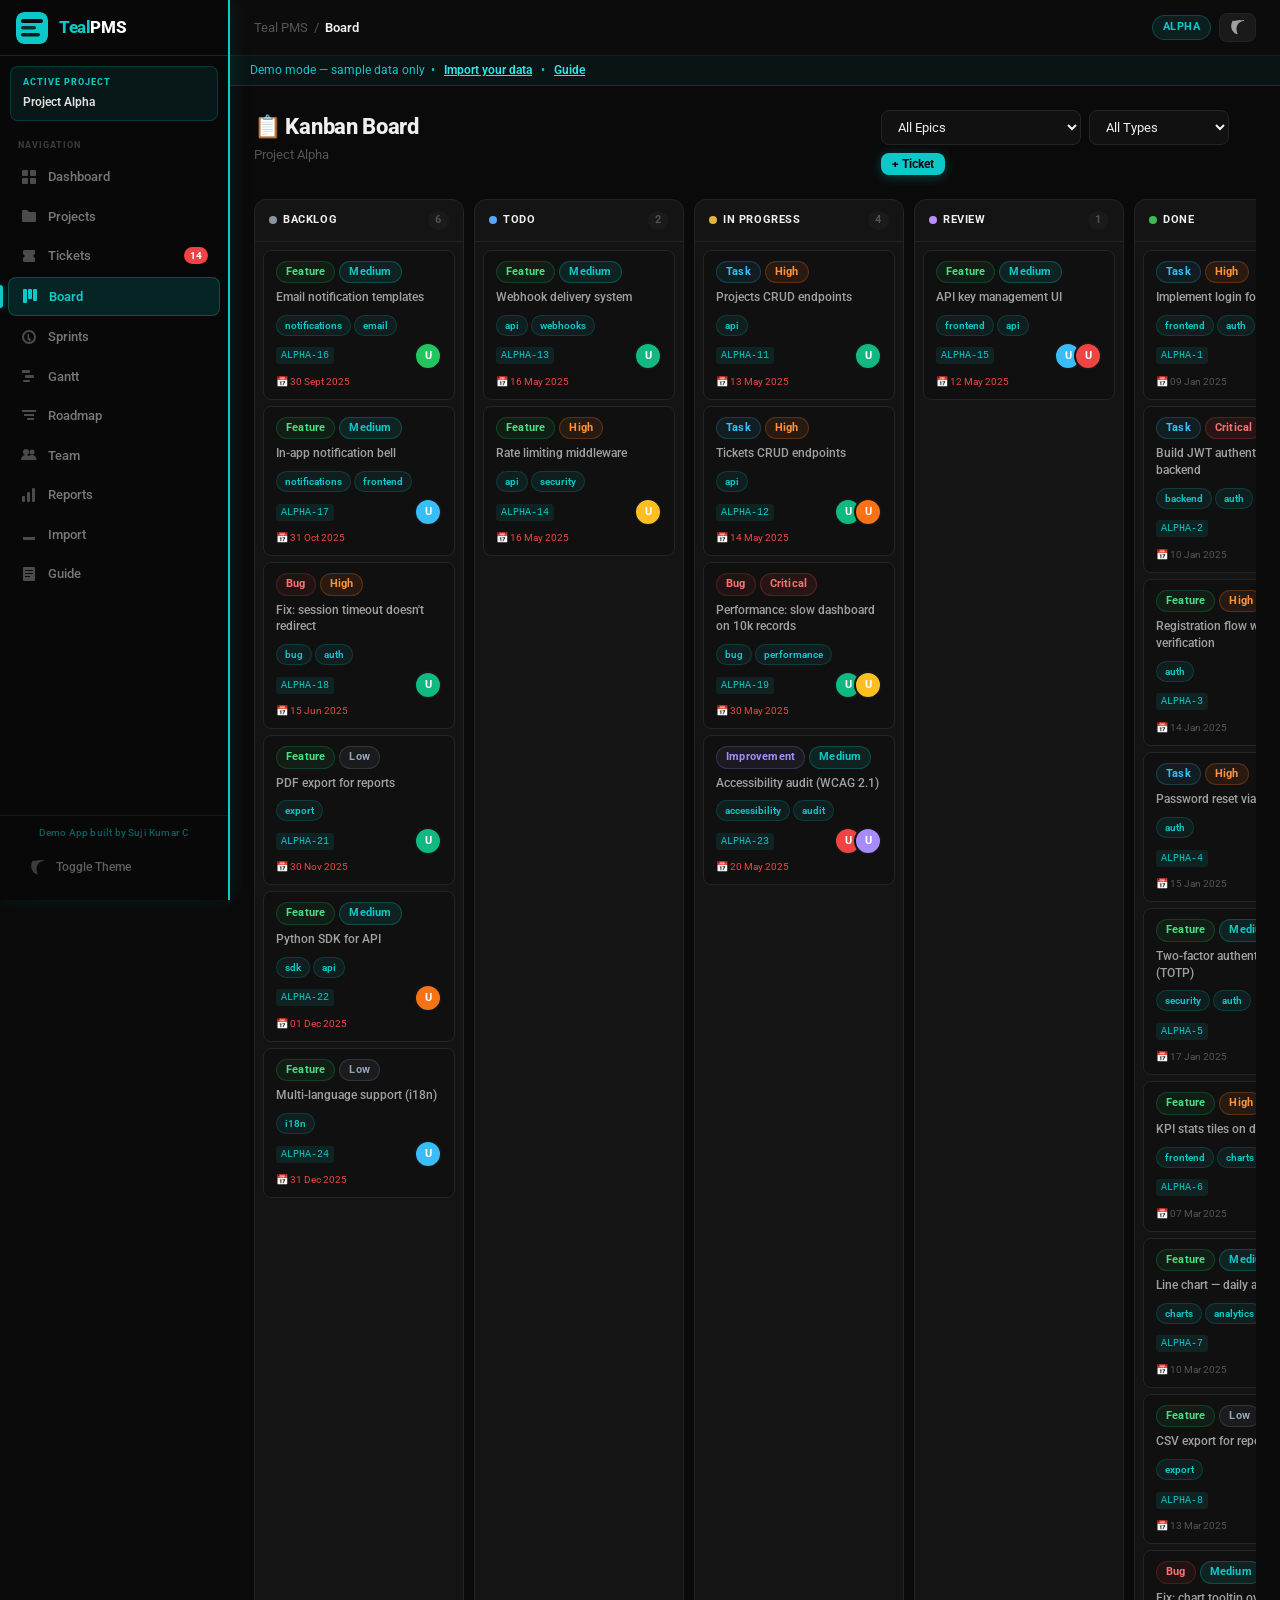
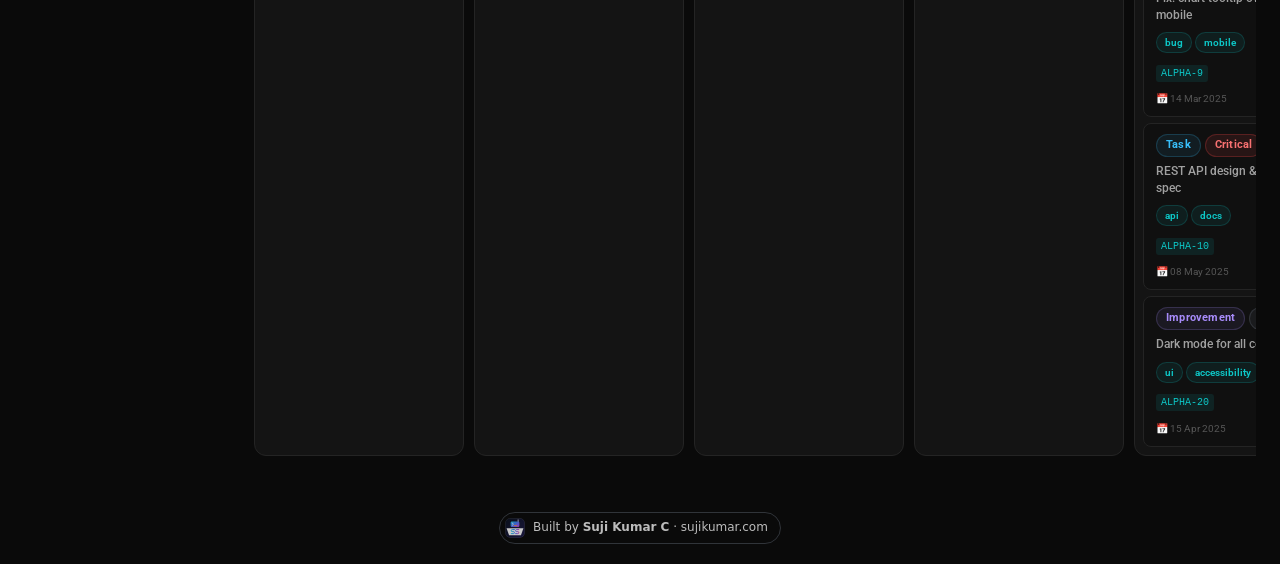
==== commit b3537aba: "Brand: SS emblem favicon, sujikumar.com credit badge, author meta" ====
--- a/board.html
+++ b/board.html
@@ -1,6 +1,7 @@
 <!DOCTYPE html>
 <html lang="en" data-theme="dark">
-<head><meta charset="UTF-8"/><meta name="viewport" content="width=device-width,initial-scale=1"/>
+<head><meta charset="UTF-8"/>
+  <meta name="author" content="Suji Kumar C" /><meta name="viewport" content="width=device-width,initial-scale=1"/>
 <title>Teal PMS — Board</title><link rel="icon" href="favicon.svg"/><link rel="stylesheet" href="css/style.css"/></head>
 <body>
 <script src="js/data.js"></script><script src="js/common.js"></script>
@@ -67,4 +68,5 @@
 }
 render();
 </script>
+<!-- sujikumar.com credit --><style id="ss-credit-css">.ss-credit{display:flex;justify-content:center;padding:16px 12px 20px;font:500 12px/1.4 system-ui,-apple-system,"Segoe UI",Roboto,sans-serif}.ss-credit a{display:inline-flex;align-items:center;gap:8px;padding:5px 12px 5px 5px;border-radius:999px;color:inherit;opacity:.78;text-decoration:none;border:1px solid rgba(148,163,184,.35);transition:opacity .2s,border-color .2s}.ss-credit a:hover{opacity:1;border-color:#8B5CF6}.ss-credit img{width:20px;height:20px;border-radius:5px;display:block}.ss-credit b{font-weight:600}.ss-credit--fixed{position:fixed;left:10px;bottom:10px;z-index:9999;padding:0}.ss-credit--fixed a{background:rgba(11,15,20,.72);color:#e6eaf0;opacity:.9;backdrop-filter:blur(6px);-webkit-backdrop-filter:blur(6px)}@media print{.ss-credit{display:none}}</style><div class="ss-credit"><a href="https://sujikumar.com/" rel="author" title="Built by Suji Kumar C — Digital Maritime Engineer"><img src="favicon.svg" alt="" width="20" height="20"><span>Built by <b>Suji Kumar C</b> · sujikumar.com</span></a></div>
 </body></html>
--- a/css/style.css
+++ b/css/style.css
@@ -1,72 +1,106 @@
 /* =====================================================
-   Teal PMS v2 — Amber Theme
-   Primary: #f59e0b (amber) | #fcd34d (bright amber)
-   Dark: true-black base with warm amber accents
+   Teal PMS v3 — Black / Teal Theme
+   Primary: #0DC8C8 (teal) | dark bg: #0a0a0a
+   Logo:    #0DC8C8 (teal)
    ===================================================== */
 
-@import url('https://fonts.googleapis.com/css2?family=Inter:wght@300;400;500;600;700&display=swap');
-
-/* ---- Tokens ---- */
+@import url('https://fonts.googleapis.com/css2?family=Roboto:wght@300;400;500;600;700;800&display=swap');
+
+/* ---- Global tokens ---- */
 :root {
-  --primary:    #f59e0b;
-  --primary-br: #fcd34d;
-  --primary-dk: #d97706;
-  --primary-bg: rgba(245,158,11,.12);
+  /* Teal palette */
+  --teal:       #0DC8C8;
+  --teal-br:    #2de8e8;   /* bright — used for highlights */
+  --teal-dk:    #0a9696;   /* dark — used for gradients & light-mode text */
+  --teal-glow:  rgba(13,200,200,.15);
+  --teal-bg:    rgba(13,200,200,.1);
+
+  /* Semantic colors */
   --pass:       #22c55e;
   --fail:       #ef4444;
-  --warn:       #f97316;
+  --warn:       #f59e0b;   /* amber stays for warnings */
   --info:       #38bdf8;
-  --radius:     8px;
-  --radius-lg:  12px;
-  --shadow:     0 8px 32px rgba(0,0,0,.5);
-  --shadow-sm:  0 2px 12px rgba(0,0,0,.3);
+  --purple:     #a78bfa;
+
+  /* Layout */
   --sidebar-w:  230px;
   --topbar-h:   56px;
   --banner-h:   30px;
-  --font: 'Inter', -apple-system, BlinkMacSystemFont, 'Segoe UI', sans-serif;
-  --transition: .15s ease;
-}
-
-/* ---- Dark Mode (default) ---- */
+  --radius:     8px;
+  --radius-lg:  12px;
+  --font: 'Roboto', -apple-system, BlinkMacSystemFont, 'Segoe UI', sans-serif;
+  --tr: .15s ease;
+
+  /* Alias — used by page scripts & components */
+  --primary:    #0DC8C8;
+  --primary-br: #2de8e8;
+  --primary-dk: #0a9696;
+  --primary-bg: rgba(13,200,200,.1);
+}
+
+/* ======================================================
+   DARK MODE (default)
+   ====================================================== */
 [data-theme="dark"] {
-  --bg:          #111111;
-  --bg-card:     #1c1c1c;
-  --bg-sidebar:  #0d0d0d;
-  --bg-hover:    #252525;
-  --bg-input:    #1a1a1a;
-  --border:      #2e2e2e;
-  --border-dim:  #222222;
-  --text:        #f5f5f5;
-  --text-dim:    #a3a3a3;
-  --text-muted:  #737373;
-  --topbar-bg:   #161616;
-}
-
-/* ---- Light Mode ---- */
+  --bg:          #0a0a0a;
+  --bg-2:        #101010;
+  --bg-card:     #141414;
+  --bg-sidebar:  #080808;
+  --bg-hover:    #1a1a1a;
+  --bg-input:    #111111;
+  --border:      #242424;
+  --border-dim:  #181818;
+  --text:        #efefef;
+  --text-dim:    #a0a0a0;
+  --text-muted:  #555555;
+  --topbar-bg:   #0c0c0c;
+  --shadow:      0 8px 40px rgba(0,0,0,.9);
+  --shadow-sm:   0 2px 16px rgba(0,0,0,.6);
+  --shadow-teal: 0 0 24px rgba(13,200,200,.12);
+}
+
+/* ======================================================
+   LIGHT MODE
+   ====================================================== */
 [data-theme="light"] {
-  --bg:          #fafaf9;
+  /* Override primaries to dark teal — WCAG AA on white */
+  --primary:    #0a8282;
+  --primary-br: #0DC8C8;
+  --primary-dk: #076b6b;
+  --primary-bg: rgba(13,200,200,.08);
+
+  --bg:          #f4f4f4;
+  --bg-2:        #ececec;
   --bg-card:     #ffffff;
-  --bg-sidebar:  #1c1917;
-  --bg-hover:    #f5f5f4;
-  --bg-input:    #f9f9f8;
-  --border:      #e5e5e4;
-  --border-dim:  #f0f0ef;
-  --text:        #1c1c1c;
-  --text-dim:    #525252;
-  --text-muted:  #a3a3a3;
+  --bg-sidebar:  #111111;   /* sidebar stays dark in light mode */
+  --bg-hover:    #f0f0f0;
+  --bg-input:    #f9f9f9;
+  --border:      #e0e0e0;
+  --border-dim:  #ebebeb;
+  --text:        #1a1a1a;
+  --text-dim:    #444444;
+  --text-muted:  #888888;
   --topbar-bg:   #ffffff;
-}
-
-/* ---- Reset ---- */
+  --shadow:      0 4px 24px rgba(0,0,0,.08);
+  --shadow-sm:   0 1px 8px rgba(0,0,0,.06);
+  --shadow-teal: 0 0 16px rgba(10,130,130,.1);
+}
+
+/* ======================================================
+   RESET
+   ====================================================== */
 *, *::before, *::after { box-sizing: border-box; margin: 0; padding: 0; }
 html { font-size: 14px; }
 body { font-family: var(--font); background: var(--bg); color: var(--text); line-height: 1.5; min-height: 100vh; }
-a { color: var(--primary-br); text-decoration: none; }
-a:hover { text-decoration: underline; }
+a { color: var(--primary); text-decoration: none; }
+a:hover { color: var(--primary-br); text-decoration: underline; }
 button { cursor: pointer; font-family: inherit; }
 input, select, textarea { font-family: inherit; }
-
-/* ---- Sidebar ---- */
+code { font-family: 'Courier New', monospace; font-size: 12px; background: var(--bg-hover); padding: 1px 5px; border-radius: 4px; color: var(--primary); }
+
+/* ======================================================
+   SIDEBAR
+   ====================================================== */
 .sidebar {
   width: var(--sidebar-w);
   min-height: 100vh;
@@ -76,54 +110,95 @@
   position: fixed;
   left: 0; top: 0; bottom: 0;
   z-index: 100;
-  border-right: 2px solid rgba(245,158,11,.25);
+  border-right: 2px solid var(--teal);
+  box-shadow: 2px 0 20px rgba(13,200,200,.1);
   overflow: hidden;
   overflow-y: auto;
 }
-[data-theme="light"] .sidebar { border-right-color: rgba(245,158,11,.3); }
-
+
+/* Logo */
 .sidebar-logo {
-  display: flex; align-items: center; gap: 11px; padding: 0 16px;
-  height: var(--topbar-h); border-bottom: 1px solid rgba(255,255,255,.08); flex-shrink: 0;
+  display: flex; align-items: center; gap: 11px;
+  padding: 0 16px; height: var(--topbar-h);
+  border-bottom: 1px solid rgba(13,200,200,.2);
+  flex-shrink: 0;
 }
 .sidebar-logo svg { width: 32px; height: 32px; flex-shrink: 0; border-radius: 8px; }
-.sidebar-logo-text { font-size: 16px; font-weight: 800; color: #fff; letter-spacing: -.3px; }
-.sidebar-logo-text span { color: var(--primary-br); }
-
+.sidebar-logo-text { font-size: 17px; font-weight: 800; color: #fff; letter-spacing: -.4px; }
+.sidebar-logo-text span { color: var(--teal); }
+
+/* Active project pill */
 .sidebar-project {
   margin: 10px 10px 4px;
-  padding: 10px 12px;
-  background: rgba(245,158,11,.1);
+  padding: 9px 12px;
+  background: rgba(13,200,200,.08);
   border-radius: var(--radius);
-  border: 1px solid rgba(245,158,11,.2);
+  border: 1px solid rgba(13,200,200,.2);
   cursor: pointer;
-}
-.sidebar-project-label { font-size: 10px; font-weight: 700; text-transform: uppercase; letter-spacing: .6px; color: var(--primary-br); margin-bottom: 3px; }
-.sidebar-project-name { font-size: 12px; font-weight: 600; color: #fff; white-space: nowrap; overflow: hidden; text-overflow: ellipsis; }
-
-.sidebar-section { font-size: 10px; font-weight: 700; text-transform: uppercase; letter-spacing: .7px; color: rgba(255,255,255,.28); padding: 14px 18px 4px; }
-
+  transition: all var(--tr);
+}
+.sidebar-project:hover { border-color: var(--teal); background: rgba(13,200,200,.14); }
+.sidebar-project-label {
+  font-size: 9px; font-weight: 800; text-transform: uppercase;
+  letter-spacing: 1px; color: var(--teal); margin-bottom: 3px;
+}
+.sidebar-project-name { font-size: 12px; font-weight: 600; color: #e0e0e0; white-space: nowrap; overflow: hidden; text-overflow: ellipsis; }
+
+/* Section header */
+.sidebar-section {
+  font-size: 9px; font-weight: 800; text-transform: uppercase;
+  letter-spacing: 1px; color: rgba(255,255,255,.2);
+  padding: 14px 18px 5px;
+}
+
+/* Nav items */
 .nav-item {
   display: flex; align-items: center; gap: 10px;
-  padding: 8px 12px; margin: 1px 8px; border-radius: 7px;
-  color: rgba(255,255,255,.6); font-size: 13px; font-weight: 500;
-  transition: all var(--transition); text-decoration: none; position: relative;
-}
-.nav-item:hover { background: rgba(245,158,11,.12); color: #fff; text-decoration: none; }
-.nav-item.active { background: rgba(245,158,11,.18); color: var(--primary-br); font-weight: 600; }
-.nav-item.active::after { content:''; position:absolute; right:-10px; top:25%; bottom:25%; width:3px; background:var(--primary); border-radius:3px 0 0 3px; }
-.nav-icon { font-size: 15px; width: 20px; text-align: center; flex-shrink: 0; }
-.nav-badge { margin-left: auto; background: var(--fail); color: #fff; font-size: 10px; font-weight: 700; padding: 1px 6px; border-radius: 10px; }
-
-.sidebar-bottom { margin-top: auto; padding: 12px 8px; border-top: 1px solid rgba(255,255,255,.07); }
-
-/* ---- Topbar ---- */
+  padding: 9px 12px; margin: 1px 8px; border-radius: var(--radius);
+  color: rgba(255,255,255,.45); font-size: 13px; font-weight: 500;
+  transition: all var(--tr); text-decoration: none; position: relative;
+}
+.nav-item:hover { background: rgba(13,200,200,.1); color: rgba(255,255,255,.85); text-decoration: none; }
+.nav-item.active {
+  background: rgba(13,200,200,.15);
+  color: var(--teal);
+  font-weight: 600;
+  border: 1px solid rgba(13,200,200,.25);
+}
+.nav-item.active::before {
+  content: '';
+  position: absolute; left: -9px; top: 20%; bottom: 20%;
+  width: 3px; background: var(--teal); border-radius: 0 3px 3px 0;
+  box-shadow: 0 0 8px rgba(13,200,200,.6);
+}
+.nav-icon { width: 18px; height: 18px; flex-shrink: 0; display: flex; align-items: center; justify-content: center; opacity: .6; }
+.nav-item.active .nav-icon { opacity: 1; }
+.nav-item:hover .nav-icon { opacity: .9; }
+.nav-badge { margin-left: auto; background: var(--fail); color: #fff; font-size: 10px; font-weight: 700; padding: 1px 6px; border-radius: 10px; min-width: 18px; text-align: center; }
+
+.sidebar-bottom {
+  margin-top: auto; padding: 10px 8px 14px;
+  border-top: 1px solid rgba(13,200,200,.12);
+}
+.sidebar-bottom .nav-item { color: rgba(255,255,255,.35); font-size: 12px; }
+.sidebar-credit {
+  font-size: 10px; font-weight: 500; letter-spacing: .2px;
+  color: rgba(13,200,200,.45); text-align: center;
+  padding: 0 8px 8px; line-height: 1.4;
+}
+
+/* ======================================================
+   TOPBAR
+   ====================================================== */
 .topbar {
-  position: fixed; top: 0; left: var(--sidebar-w); right: 0; height: var(--topbar-h);
-  background: var(--topbar-bg); border-bottom: 1px solid var(--border);
+  position: fixed; top: 0; left: var(--sidebar-w); right: 0;
+  height: var(--topbar-h);
+  background: var(--topbar-bg);
+  border-bottom: 1px solid var(--border);
   display: flex; align-items: center; justify-content: space-between;
   padding: 0 24px; z-index: 90; gap: 16px;
 }
+[data-theme="dark"] .topbar { border-bottom-color: rgba(13,200,200,.12); }
 [data-theme="light"] .topbar { box-shadow: 0 1px 8px rgba(0,0,0,.06); }
 
 .topbar-left { display: flex; align-items: center; gap: 8px; }
@@ -132,22 +207,30 @@
 .topbar-actions { display: flex; align-items: center; gap: 8px; }
 
 .theme-toggle {
-  background: var(--bg-hover); border: 1px solid var(--border); color: var(--text-dim);
-  padding: 6px 11px; border-radius: var(--radius); font-size: 14px;
-  transition: all var(--transition); cursor: pointer;
-}
-.theme-toggle:hover { border-color: var(--primary); color: var(--primary-br); background: var(--primary-bg); }
-
-/* ---- Demo Banner ---- */
+  background: var(--bg-hover); border: 1px solid var(--border);
+  color: var(--text-dim); padding: 6px 10px; border-radius: var(--radius);
+  font-size: 13px; display: flex; align-items: center; transition: all var(--tr);
+}
+.theme-toggle:hover { border-color: var(--primary); color: var(--primary); background: var(--primary-bg); }
+
+/* ======================================================
+   DEMO BANNER
+   ====================================================== */
 .demo-banner {
-  position: fixed; top: var(--topbar-h); left: var(--sidebar-w); right: 0; height: var(--banner-h);
-  background: rgba(245,158,11,.08); border-bottom: 1px solid rgba(245,158,11,.2);
-  display: flex; align-items: center; padding: 0 20px; font-size: 11.5px;
-  color: var(--primary-br); z-index: 89; gap: 6px;
-}
-.demo-banner a { color: var(--primary-br); text-decoration: underline; }
-
-/* ---- Main content ---- */
+  position: fixed; top: var(--topbar-h); left: var(--sidebar-w); right: 0;
+  height: var(--banner-h);
+  background: rgba(13,200,200,.06);
+  border-bottom: 1px solid rgba(13,200,200,.18);
+  display: flex; align-items: center; padding: 0 20px;
+  font-size: 11.5px; color: var(--teal); z-index: 89; gap: 6px;
+}
+.demo-banner a { color: var(--teal-br); text-decoration: underline; font-weight: 600; }
+[data-theme="light"] .demo-banner { color: var(--primary-dk); }
+[data-theme="light"] .demo-banner a { color: var(--primary); }
+
+/* ======================================================
+   MAIN CONTENT
+   ====================================================== */
 .main-content {
   margin-left: var(--sidebar-w);
   margin-top: calc(var(--topbar-h) + var(--banner-h));
@@ -155,262 +238,397 @@
   min-height: calc(100vh - var(--topbar-h) - var(--banner-h));
 }
 
-/* ---- Cards ---- */
-.card { background: var(--bg-card); border: 1px solid var(--border); border-radius: var(--radius-lg); overflow: hidden; }
-.card-body { padding: 20px; }
-.card-header { padding: 14px 20px; border-bottom: 1px solid var(--border); display: flex; align-items: center; justify-content: space-between; }
-.card-sm { padding: 14px; }
-
-/* ---- Page header ---- */
-.page-header { display: flex; align-items: flex-start; justify-content: space-between; gap: 16px; margin-bottom: 24px; flex-wrap: wrap; }
-.page-title { font-size: 22px; font-weight: 700; }
+/* ======================================================
+   PAGE HEADER
+   ====================================================== */
+.page-header {
+  display: flex; align-items: flex-start; justify-content: space-between;
+  gap: 16px; margin-bottom: 24px; flex-wrap: wrap;
+}
+.page-title { font-size: 22px; font-weight: 800; letter-spacing: -.3px; }
 .page-sub { font-size: 13px; color: var(--text-muted); margin-top: 2px; }
 .page-header-actions { display: flex; gap: 8px; align-items: center; flex-wrap: wrap; }
 
-/* ---- Stat tiles ---- */
+/* ======================================================
+   CARDS
+   ====================================================== */
+.card {
+  background: var(--bg-card); border: 1px solid var(--border);
+  border-radius: var(--radius-lg); overflow: hidden;
+  transition: border-color var(--tr);
+}
+.card:hover { border-color: rgba(13,200,200,.2); }
+.card-body { padding: 20px; }
+.card-header {
+  padding: 13px 20px; border-bottom: 1px solid var(--border);
+  display: flex; align-items: center; justify-content: space-between;
+}
+.card-sm { padding: 14px; }
+
+/* ======================================================
+   STAT TILES
+   ====================================================== */
 .stat-tile {
-  background: var(--bg-card); border: 1px solid var(--border); border-radius: var(--radius-lg);
-  padding: 20px; transition: transform var(--transition), box-shadow var(--transition);
-}
-.stat-tile:hover { transform: translateY(-2px); box-shadow: var(--shadow-sm); border-color: rgba(245,158,11,.3); }
-
-/* ---- Grid layouts ---- */
+  background: var(--bg-card); border: 1px solid var(--border);
+  border-radius: var(--radius-lg); padding: 20px;
+  transition: all var(--tr); position: relative; overflow: hidden;
+}
+.stat-tile::after {
+  content: ''; position: absolute; top: 0; left: 0; right: 0; height: 2px;
+  background: linear-gradient(90deg, var(--teal), transparent);
+  opacity: 0; transition: opacity var(--tr);
+}
+.stat-tile:hover { transform: translateY(-2px); box-shadow: var(--shadow-teal); border-color: rgba(13,200,200,.3); }
+.stat-tile:hover::after { opacity: 1; }
+
+/* ======================================================
+   GRID
+   ====================================================== */
 .grid-2 { display: grid; grid-template-columns: repeat(2,1fr); gap: 16px; }
 .grid-3 { display: grid; grid-template-columns: repeat(3,1fr); gap: 16px; }
 .grid-4 { display: grid; grid-template-columns: repeat(4,1fr); gap: 16px; }
 
-/* ---- Buttons ---- */
-.btn { display: inline-flex; align-items: center; gap: 6px; padding: 8px 16px; border-radius: var(--radius); font-size: 13px; font-weight: 600; border: none; transition: all var(--transition); line-height: 1; white-space: nowrap; cursor: pointer; }
-.btn-primary { background: var(--primary); color: #0a0a0a; }
-.btn-primary:hover { background: var(--primary-br); }
+/* ======================================================
+   BUTTONS
+   ====================================================== */
+.btn {
+  display: inline-flex; align-items: center; gap: 6px;
+  padding: 8px 16px; border-radius: var(--radius);
+  font-size: 13px; font-weight: 600; border: none;
+  transition: all var(--tr); line-height: 1; white-space: nowrap;
+  cursor: pointer; font-family: var(--font);
+}
+.btn-primary {
+  background: var(--teal); color: #0a0a0a; font-weight: 700;
+  box-shadow: 0 2px 12px rgba(13,200,200,.3);
+}
+.btn-primary:hover {
+  background: var(--teal-br);
+  box-shadow: 0 4px 20px rgba(13,200,200,.45);
+}
 .btn-outline { background: transparent; border: 1px solid var(--border); color: var(--text-dim); }
-.btn-outline:hover { border-color: var(--primary); color: var(--primary-br); background: var(--primary-bg); }
+.btn-outline:hover { border-color: var(--primary); color: var(--primary); background: var(--primary-bg); }
 .btn-ghost { background: transparent; color: var(--text-muted); }
 .btn-ghost:hover { color: var(--text); background: var(--bg-hover); }
 .btn-danger { background: var(--fail); color: #fff; }
 .btn-sm { padding: 5px 11px; font-size: 12px; }
 
-/* ---- Badges ---- */
-.badge { display: inline-flex; align-items: center; gap: 4px; padding: 2px 9px; border-radius: 20px; font-size: 11px; font-weight: 600; white-space: nowrap; }
-/* Status */
-.badge-backlog    { background: rgba(115,115,115,.15); color: #a3a3a3; border: 1px solid rgba(115,115,115,.2); }
-.badge-todo       { background: rgba(56,189,248,.12);  color: #38bdf8; border: 1px solid rgba(56,189,248,.25); }
-.badge-inprogress { background: rgba(245,158,11,.14);  color: #fcd34d; border: 1px solid rgba(245,158,11,.3); }
-.badge-review     { background: rgba(167,139,250,.12); color: #a78bfa; border: 1px solid rgba(167,139,250,.25); }
-.badge-done       { background: rgba(34,197,94,.12);   color: #4ade80; border: 1px solid rgba(34,197,94,.25); }
-.badge-blocked    { background: rgba(239,68,68,.12);   color: #f87171; border: 1px solid rgba(239,68,68,.25); }
-/* Priority */
-.badge-critical   { background: rgba(239,68,68,.12);   color: #f87171; border: 1px solid rgba(239,68,68,.25); }
-.badge-high       { background: rgba(249,115,22,.12);  color: #fb923c; border: 1px solid rgba(249,115,22,.25); }
-.badge-medium     { background: rgba(245,158,11,.12);  color: #fcd34d; border: 1px solid rgba(245,158,11,.25); }
-.badge-low        { background: rgba(163,163,163,.1);  color: #a3a3a3; border: 1px solid rgba(163,163,163,.18); }
-/* Types */
-.badge-task        { background: rgba(56,189,248,.12);  color: #38bdf8; border: 1px solid rgba(56,189,248,.2); }
-.badge-bug         { background: rgba(239,68,68,.12);   color: #f87171; border: 1px solid rgba(239,68,68,.2); }
-.badge-feature     { background: rgba(34,197,94,.12);   color: #4ade80; border: 1px solid rgba(34,197,94,.2); }
-.badge-story       { background: rgba(245,158,11,.12);  color: #fcd34d; border: 1px solid rgba(245,158,11,.2); }
-.badge-improve     { background: rgba(167,139,250,.12); color: #a78bfa; border: 1px solid rgba(167,139,250,.2); }
-.badge-epic        { background: rgba(244,114,182,.12); color: #f472b6; border: 1px solid rgba(244,114,182,.2); }
-
-/* Light mode badge overrides */
-[data-theme="light"] .badge-backlog { background: #f5f5f4; color: #737373; border-color: #e5e5e4; }
-[data-theme="light"] .badge-done { background: rgba(34,197,94,.08); color: #16a34a; border-color: rgba(34,197,94,.2); }
-[data-theme="light"] .badge-todo { background: rgba(2,132,199,.08); color: #0284c7; border-color: rgba(2,132,199,.2); }
-[data-theme="light"] .badge-inprogress { background: rgba(245,158,11,.1); color: #b45309; border-color: rgba(245,158,11,.2); }
-[data-theme="light"] .badge-medium { background: rgba(245,158,11,.1); color: #b45309; border-color: rgba(245,158,11,.2); }
-[data-theme="light"] .badge-critical { background: rgba(220,38,38,.08); color: #dc2626; border-color: rgba(220,38,38,.2); }
-[data-theme="light"] .badge-high { background: rgba(234,88,12,.08); color: #ea580c; border-color: rgba(234,88,12,.2); }
-
-/* ---- Table ---- */
+/* ======================================================
+   BADGES — Status
+   ====================================================== */
+.badge {
+  display: inline-flex; align-items: center;
+  padding: 2px 9px; border-radius: 20px;
+  font-size: 11px; font-weight: 700; white-space: nowrap; letter-spacing: .2px;
+}
+.badge-backlog    { background: rgba(80,80,80,.15);    color: #888;    border: 1px solid rgba(80,80,80,.2); }
+.badge-todo       { background: rgba(56,189,248,.1);   color: #38bdf8; border: 1px solid rgba(56,189,248,.25); }
+.badge-inprogress { background: rgba(13,200,200,.12);  color: #0DC8C8; border: 1px solid rgba(13,200,200,.3); }
+.badge-review     { background: rgba(167,139,250,.1);  color: #a78bfa; border: 1px solid rgba(167,139,250,.25); }
+.badge-done       { background: rgba(34,197,94,.1);    color: #4ade80; border: 1px solid rgba(34,197,94,.25); }
+.badge-blocked    { background: rgba(239,68,68,.1);    color: #f87171; border: 1px solid rgba(239,68,68,.25); }
+
+/* Badges — Priority */
+.badge-critical   { background: rgba(239,68,68,.1);    color: #f87171; border: 1px solid rgba(239,68,68,.25); }
+.badge-high       { background: rgba(249,115,22,.1);   color: #fb923c; border: 1px solid rgba(249,115,22,.25); }
+.badge-medium     { background: rgba(13,200,200,.1);   color: #0DC8C8; border: 1px solid rgba(13,200,200,.25); }
+.badge-low        { background: rgba(148,163,184,.08); color: #94a3b8; border: 1px solid rgba(148,163,184,.18); }
+
+/* Badges — Type */
+.badge-task    { background: rgba(56,189,248,.08);  color: #38bdf8; border: 1px solid rgba(56,189,248,.2); }
+.badge-bug     { background: rgba(239,68,68,.08);   color: #f87171; border: 1px solid rgba(239,68,68,.2); }
+.badge-feature { background: rgba(34,197,94,.08);   color: #4ade80; border: 1px solid rgba(34,197,94,.2); }
+.badge-story   { background: rgba(13,200,200,.08);  color: #0DC8C8; border: 1px solid rgba(13,200,200,.2); }
+.badge-improve { background: rgba(167,139,250,.08); color: #a78bfa; border: 1px solid rgba(167,139,250,.2); }
+.badge-epic    { background: rgba(244,114,182,.08); color: #f472b6; border: 1px solid rgba(244,114,182,.2); }
+
+/* Light mode badge overrides — use darker tones for legibility */
+[data-theme="light"] .badge-backlog    { background: #f0f0f0; color: #666;    border-color: #ddd; }
+[data-theme="light"] .badge-todo       { background: rgba(2,132,199,.08);   color: #0369a1; border-color: rgba(2,132,199,.2); }
+[data-theme="light"] .badge-inprogress { background: rgba(10,130,130,.1);   color: #0a7878; border-color: rgba(10,130,130,.25); }
+[data-theme="light"] .badge-done       { background: rgba(21,128,61,.08);   color: #15803d; border-color: rgba(21,128,61,.2); }
+[data-theme="light"] .badge-blocked    { background: rgba(185,28,28,.08);   color: #b91c1c; border-color: rgba(185,28,28,.2); }
+[data-theme="light"] .badge-review     { background: rgba(109,40,217,.08);  color: #6d28d9; border-color: rgba(109,40,217,.2); }
+[data-theme="light"] .badge-critical   { background: rgba(185,28,28,.08);   color: #b91c1c; border-color: rgba(185,28,28,.2); }
+[data-theme="light"] .badge-high       { background: rgba(194,65,12,.08);   color: #c2410c; border-color: rgba(194,65,12,.2); }
+[data-theme="light"] .badge-medium     { background: rgba(10,130,130,.1);   color: #0a7878; border-color: rgba(10,130,130,.25); }
+[data-theme="light"] .badge-low        { background: rgba(71,85,105,.08);   color: #475569; border-color: rgba(71,85,105,.2); }
+[data-theme="light"] .badge-task       { background: rgba(2,132,199,.08);   color: #0369a1; border-color: rgba(2,132,199,.2); }
+[data-theme="light"] .badge-feature    { background: rgba(21,128,61,.08);   color: #15803d; border-color: rgba(21,128,61,.2); }
+[data-theme="light"] .badge-story      { background: rgba(10,130,130,.1);   color: #0a7878; border-color: rgba(10,130,130,.25); }
+[data-theme="light"] .badge-improve    { background: rgba(109,40,217,.08);  color: #6d28d9; border-color: rgba(109,40,217,.2); }
+[data-theme="light"] .badge-epic       { background: rgba(157,23,77,.08);   color: #9d174d; border-color: rgba(157,23,77,.2); }
+
+/* ======================================================
+   TABLE
+   ====================================================== */
 .table-wrap { overflow-x: auto; }
 table { width: 100%; border-collapse: collapse; font-size: 13px; }
-thead th { padding: 10px 14px; text-align: left; font-size: 11px; font-weight: 700; text-transform: uppercase; letter-spacing: .5px; color: var(--text-muted); background: var(--bg-hover); border-bottom: 1px solid var(--border); white-space: nowrap; }
+thead th {
+  padding: 10px 14px; text-align: left;
+  font-size: 10px; font-weight: 700; text-transform: uppercase; letter-spacing: .7px;
+  color: var(--text-muted); background: var(--bg-hover);
+  border-bottom: 1px solid var(--border); white-space: nowrap;
+}
 tbody td { padding: 10px 14px; border-bottom: 1px solid var(--border-dim); vertical-align: middle; }
 tbody tr:hover { background: var(--bg-hover); }
 tbody tr:last-child td { border-bottom: none; }
-.ticket-key { font-family: 'Courier New', monospace; font-size: 11px; font-weight: 700; color: var(--primary); background: var(--primary-bg); padding: 2px 7px; border-radius: 4px; }
-
-/* ---- Avatar ---- */
-.avatar { width: 28px; height: 28px; border-radius: 50%; display: inline-flex; align-items: center; justify-content: center; font-size: 11px; font-weight: 700; color: #fff; flex-shrink: 0; }
-.avatar-sm { width: 22px; height: 22px; font-size: 9px; }
-.avatar-lg { width: 42px; height: 42px; font-size: 15px; }
-.avatar-stack { display: flex; }
-.avatar-stack .avatar { margin-left: -8px; border: 2px solid var(--bg-card); }
-.avatar-stack .avatar:first-child { margin-left: 0; }
-
-/* ---- Progress bar ---- */
-.progress-bar { height: 6px; background: var(--bg-hover); border-radius: 3px; overflow: hidden; margin: 4px 0; }
-.progress-fill { height: 100%; background: linear-gradient(90deg, var(--primary-dk), var(--primary-br)); border-radius: 3px; transition: width .4s ease; }
-
-/* ---- Form controls ---- */
+.ticket-key {
+  font-family: 'Courier New', monospace; font-size: 11px; font-weight: 700;
+  color: var(--primary); background: var(--primary-bg);
+  padding: 2px 7px; border-radius: 4px; border: 1px solid rgba(13,200,200,.2);
+}
+[data-theme="light"] .ticket-key { border-color: rgba(10,130,130,.25); }
+
+/* ======================================================
+   AVATAR
+   ====================================================== */
+.avatar { width:28px; height:28px; border-radius:50%; display:inline-flex; align-items:center; justify-content:center; font-size:11px; font-weight:700; color:#fff; flex-shrink:0; }
+.avatar-sm { width:22px; height:22px; font-size:9px; }
+.avatar-lg { width:42px; height:42px; font-size:15px; }
+.avatar-stack { display:flex; }
+.avatar-stack .avatar { margin-left:-8px; border:2px solid var(--bg-card); }
+.avatar-stack .avatar:first-child { margin-left:0; }
+
+/* ======================================================
+   PROGRESS BAR
+   ====================================================== */
+.progress-bar { height: 6px; background: var(--bg-hover); border-radius: 3px; overflow: hidden; }
+.progress-fill {
+  height: 100%;
+  background: linear-gradient(90deg, var(--teal-dk), var(--teal));
+  border-radius: 3px;
+  transition: width .4s ease;
+  box-shadow: 0 0 6px rgba(13,200,200,.35);
+}
+
+/* ======================================================
+   FORM CONTROLS
+   ====================================================== */
 .form-group { margin-bottom: 14px; }
-.form-group label { display: block; font-size: 11px; font-weight: 700; color: var(--text-muted); margin-bottom: 5px; text-transform: uppercase; letter-spacing: .4px; }
-.form-control { width: 100%; padding: 8px 12px; background: var(--bg-input); border: 1px solid var(--border); border-radius: var(--radius); color: var(--text); font-size: 13px; transition: border-color var(--transition); }
-.form-control:focus { outline: none; border-color: var(--primary); box-shadow: 0 0 0 3px rgba(245,158,11,.15); }
-.form-control::placeholder { color: var(--text-muted); }
-select.form-control option { background: var(--bg-card); }
-textarea.form-control { resize: vertical; min-height: 80px; }
-.form-row { display: grid; grid-template-columns: 1fr 1fr; gap: 12px; }
-
-/* ---- Modal ---- */
-.modal-overlay { position: fixed; inset: 0; background: rgba(0,0,0,.65); z-index: 200; display: none; align-items: center; justify-content: center; padding: 16px; backdrop-filter: blur(4px); }
-.modal-overlay.open { display: flex; }
-.modal { background: var(--bg-card); border-radius: var(--radius-lg); width: 100%; max-width: 640px; max-height: 90vh; overflow-y: auto; box-shadow: var(--shadow); border: 1px solid var(--border); }
-.modal-lg { max-width: 900px; }
-.modal-header { display: flex; align-items: center; justify-content: space-between; padding: 16px 22px; border-bottom: 1px solid var(--border); position: sticky; top: 0; background: var(--bg-card); z-index: 1; }
-.modal-title { font-size: 15px; font-weight: 700; }
-.modal-close { background: none; border: none; color: var(--text-muted); font-size: 18px; padding: 4px 8px; border-radius: 4px; cursor: pointer; }
-.modal-close:hover { color: var(--text); background: var(--bg-hover); }
-.modal-body { padding: 20px 22px; }
-.modal-footer { display: flex; justify-content: flex-end; gap: 8px; padding: 14px 22px; border-top: 1px solid var(--border); }
-
-/* ---- Kanban ---- */
-.kanban-wrap { display: flex; gap: 10px; overflow-x: auto; min-height: calc(100vh - 200px); padding-bottom: 16px; }
-.kanban-col { min-width: 210px; flex: 1; background: var(--bg-hover); border-radius: var(--radius-lg); display: flex; flex-direction: column; border: 1px solid var(--border); }
-.kanban-col-header { padding: 11px 14px; display: flex; align-items: center; justify-content: space-between; font-size: 11px; font-weight: 700; text-transform: uppercase; letter-spacing: .5px; border-bottom: 1px solid var(--border); }
-.col-count { background: var(--border); color: var(--text-muted); font-size: 11px; padding: 1px 7px; border-radius: 10px; font-weight: 600; }
-.kanban-col-body { flex: 1; padding: 8px; display: flex; flex-direction: column; gap: 6px; }
-.kanban-col.drag-over { border-color: var(--primary); background: rgba(245,158,11,.06); }
-.ticket-card { background: var(--bg-card); border: 1px solid var(--border); border-radius: var(--radius); padding: 10px 12px; cursor: grab; transition: box-shadow var(--transition), transform var(--transition); }
-.ticket-card:hover { box-shadow: var(--shadow-sm); transform: translateY(-1px); border-color: rgba(245,158,11,.25); }
-.ticket-card.dragging { opacity: .45; }
-.ticket-card-top { display: flex; align-items: center; gap: 4px; margin-bottom: 6px; flex-wrap: wrap; }
-.ticket-card-title { font-size: 12px; font-weight: 500; line-height: 1.4; margin-bottom: 8px; }
-.ticket-card-meta { display: flex; align-items: center; justify-content: space-between; gap: 6px; }
-.ticket-card-key { font-family: 'Courier New', monospace; font-size: 10px; color: var(--primary); background: var(--primary-bg); padding: 1px 5px; border-radius: 3px; }
-
-/* ---- Sprint board ---- */
-.sprint-board { display: grid; grid-template-columns: repeat(4,1fr); gap: 12px; min-height: 400px; }
-.sprint-col { background: var(--bg-hover); border-radius: var(--radius-lg); border: 1px solid var(--border); display: flex; flex-direction: column; }
-.sprint-col-header { padding: 10px 14px; font-size: 11px; font-weight: 700; text-transform: uppercase; letter-spacing: .5px; border-bottom: 1px solid var(--border); display: flex; align-items: center; gap: 8px; }
-.sprint-col-body { flex: 1; padding: 8px; display: flex; flex-direction: column; gap: 6px; }
-
-/* ---- Roadmap ---- */
-.roadmap-epic { background: var(--bg-card); border: 1px solid var(--border); border-radius: var(--radius); margin-bottom: 14px; overflow: hidden; }
-.roadmap-epic-header { display: flex; align-items: center; gap: 12px; padding: 14px 18px; }
-.epic-color-dot { width: 12px; height: 12px; border-radius: 3px; flex-shrink: 0; }
-.epic-name { font-weight: 600; font-size: 14px; }
-.epic-meta { font-size: 11px; color: var(--text-muted); }
-.epic-progress { display: flex; flex-direction: column; gap: 3px; min-width: 140px; }
-.roadmap-epic-tickets { padding: 0 18px 14px; }
-
-/* ---- Chart wrap ---- */
-.chart-wrap { position: relative; height: 200px; }
-
-/* ---- Ticket detail ---- */
-.ticket-detail-grid { display: grid; grid-template-columns: 1fr 280px; gap: 20px; align-items: flex-start; }
-.ticket-sidebar-field { margin-bottom: 14px; }
-.ticket-sidebar-field label { display: block; margin-bottom: 5px; font-size: 11px; font-weight: 700; text-transform: uppercase; color: var(--text-muted); }
-
-/* ---- Comments / Activity ---- */
-.comment-list { display: flex; flex-direction: column; gap: 10px; }
-.comment-item { display: flex; gap: 10px; }
-.comment-body { background: var(--bg-hover); border-radius: var(--radius); padding: 10px 14px; flex: 1; border: 1px solid var(--border-dim); }
-.comment-author { font-size: 12px; font-weight: 600; }
-.comment-time { font-size: 11px; color: var(--text-muted); margin-left: 8px; }
-.comment-text { font-size: 13px; color: var(--text-dim); margin-top: 4px; }
-.comment-input-row { display: flex; gap: 10px; align-items: flex-start; margin-top: 10px; }
-.comment-input-row textarea { flex: 1; }
-.activity-item { display: flex; gap: 10px; padding: 7px 0; border-bottom: 1px solid var(--border-dim); align-items: flex-start; }
-.activity-item:last-child { border-bottom: none; }
-.activity-dot { width: 8px; height: 8px; border-radius: 50%; background: var(--primary); flex-shrink: 0; margin-top: 5px; }
-.activity-text { font-size: 12px; color: var(--text-dim); line-height: 1.5; }
-.activity-time { font-size: 10px; color: var(--text-muted); margin-top: 1px; }
-
-/* ---- Filter bar ---- */
-.filter-bar { display: flex; gap: 8px; flex-wrap: wrap; margin-bottom: 16px; align-items: center; }
-.filter-bar select, .filter-bar input { max-width: 160px; padding: 6px 10px; }
-
-/* ---- Label chips ---- */
-.label-chip { display: inline-block; padding: 2px 8px; border-radius: 12px; font-size: 10px; font-weight: 600; background: var(--primary-bg); color: var(--primary-br); border: 1px solid rgba(245,158,11,.2); margin-right: 3px; }
-
-/* ---- Time log ---- */
-.timelog-item { display: flex; align-items: center; gap: 10px; padding: 6px 0; border-bottom: 1px solid var(--border-dim); font-size: 12px; }
-.timelog-item:last-child { border-bottom: none; }
-
-/* ---- Import ---- */
-.import-source-card { background: var(--bg-card); border: 2px solid var(--border); border-radius: var(--radius); padding: 20px; text-align: center; cursor: pointer; transition: border-color .15s, transform .1s; }
-.import-source-card:hover { border-color: var(--primary); transform: translateY(-2px); }
-.import-source-card.selected { border-color: var(--primary-br); box-shadow: 0 0 0 3px rgba(245,158,11,.15); }
-.import-source-icon { font-size: 30px; margin-bottom: 8px; }
-.import-source-name { font-weight: 700; font-size: 13px; }
-.import-source-desc { font-size: 11px; color: var(--text-muted); margin-top: 4px; }
-.import-dropzone { border: 2px dashed var(--border); border-radius: var(--radius); padding: 48px; text-align: center; cursor: pointer; transition: border-color .15s; }
-.import-dropzone:hover, .import-dropzone.drag-over { border-color: var(--primary-br); background: var(--primary-bg); }
-.step-badge { width: 24px; height: 24px; border-radius: 50%; background: var(--border); color: var(--text-muted); font-size: 12px; font-weight: 700; display: flex; align-items: center; justify-content: center; flex-shrink: 0; }
-.step-badge.active { background: var(--primary); color: #0a0a0a; }
-.import-guide-item { padding: 10px 0; border-bottom: 1px solid var(--border-dim); }
-.import-guide-title { font-weight: 600; font-size: 13px; margin-bottom: 3px; }
-.import-guide-steps { font-size: 12px; color: var(--text-dim); }
-
-/* ---- Guide ---- */
-.guide-layout { display: grid; grid-template-columns: 200px 1fr; gap: 28px; align-items: flex-start; }
-.guide-toc { position: sticky; top: 90px; padding: 14px; display: flex; flex-direction: column; gap: 3px; border: 1px solid var(--border); border-radius: var(--radius); background: var(--bg-card); }
-.guide-toc a { font-size: 13px; color: var(--text-muted); padding: 5px 9px; border-radius: 5px; transition: all .1s; }
-.guide-toc a:hover { background: var(--bg-hover); color: var(--text); text-decoration: none; }
-.guide-toc a.active { background: var(--primary-bg); color: var(--primary-br); font-weight: 600; }
-.guide-section { margin-bottom: 36px; }
-.guide-section h2 { font-size: 19px; font-weight: 700; margin-bottom: 10px; border-bottom: 2px solid var(--primary); padding-bottom: 7px; }
-.guide-section h3 { font-size: 14px; font-weight: 600; margin: 14px 0 5px; color: var(--primary-br); }
-.guide-section p { font-size: 13px; line-height: 1.7; color: var(--text-dim); margin-bottom: 8px; }
-.tip { background: var(--primary-bg); border-left: 3px solid var(--primary); padding: 10px 14px; border-radius: 0 var(--radius) var(--radius) 0; font-size: 13px; color: var(--text-dim); margin: 10px 0; }
-.warn-box { background: rgba(239,68,68,.08); border-left: 3px solid var(--fail); padding: 10px 14px; border-radius: 0 var(--radius) var(--radius) 0; font-size: 13px; color: var(--text-dim); margin: 10px 0; }
-
-/* ---- Gantt ---- */
+.form-group label { display:block; font-size:11px; font-weight:700; color:var(--text-muted); margin-bottom:5px; text-transform:uppercase; letter-spacing:.5px; }
+.form-control {
+  width:100%; padding:8px 12px;
+  background:var(--bg-input); border:1px solid var(--border);
+  border-radius:var(--radius); color:var(--text); font-size:13px;
+  transition: border-color var(--tr), box-shadow var(--tr); font-family:var(--font);
+}
+.form-control:focus { outline:none; border-color:var(--primary); box-shadow:0 0 0 3px rgba(13,200,200,.12); }
+.form-control::placeholder { color:var(--text-muted); }
+select.form-control option { background:var(--bg-card); color:var(--text); }
+textarea.form-control { resize:vertical; min-height:80px; }
+.form-row { display:grid; grid-template-columns:1fr 1fr; gap:12px; }
+
+/* ======================================================
+   MODAL
+   ====================================================== */
+.modal-overlay { position:fixed; inset:0; background:rgba(0,0,0,.75); z-index:200; display:none; align-items:center; justify-content:center; padding:16px; backdrop-filter:blur(6px); }
+.modal-overlay.open { display:flex; }
+.modal {
+  background:var(--bg-card); border-radius:var(--radius-lg);
+  width:100%; max-width:640px; max-height:90vh; overflow-y:auto;
+  box-shadow:0 24px 64px rgba(0,0,0,.7), 0 0 0 1px rgba(13,200,200,.15);
+  border:1px solid rgba(13,200,200,.12);
+}
+.modal-lg { max-width:900px; }
+.modal-header { display:flex; align-items:center; justify-content:space-between; padding:16px 22px; border-bottom:1px solid var(--border); position:sticky; top:0; background:var(--bg-card); z-index:1; }
+.modal-title { font-size:15px; font-weight:700; }
+.modal-close { background:none; border:none; color:var(--text-muted); font-size:18px; padding:4px 8px; border-radius:4px; cursor:pointer; }
+.modal-close:hover { color:var(--text); background:var(--bg-hover); }
+.modal-body { padding:20px 22px; }
+.modal-footer { display:flex; justify-content:flex-end; gap:8px; padding:14px 22px; border-top:1px solid var(--border); }
+
+/* ======================================================
+   KANBAN
+   ====================================================== */
+.kanban-wrap { display:flex; gap:10px; overflow-x:auto; min-height:calc(100vh - 200px); padding-bottom:16px; }
+.kanban-col { min-width:210px; flex:1; background:var(--bg-card); border-radius:var(--radius-lg); display:flex; flex-direction:column; border:1px solid var(--border); }
+.kanban-col-header { padding:11px 14px; display:flex; align-items:center; justify-content:space-between; font-size:11px; font-weight:700; text-transform:uppercase; letter-spacing:.6px; border-bottom:1px solid var(--border); }
+.col-count { background:var(--bg-hover); color:var(--text-muted); font-size:11px; padding:1px 7px; border-radius:10px; font-weight:600; }
+.kanban-col-body { flex:1; padding:8px; display:flex; flex-direction:column; gap:6px; }
+.kanban-col.drag-over { border-color:var(--teal); background:rgba(13,200,200,.04); }
+.ticket-card { background:var(--bg-2); border:1px solid var(--border); border-radius:var(--radius); padding:10px 12px; cursor:grab; transition:all var(--tr); }
+.ticket-card:hover { box-shadow:var(--shadow-teal); border-color:rgba(13,200,200,.3); transform:translateY(-1px); }
+.ticket-card.dragging { opacity:.4; }
+.ticket-card-top { display:flex; align-items:center; gap:4px; margin-bottom:6px; flex-wrap:wrap; }
+.ticket-card-title { font-size:12px; font-weight:500; line-height:1.4; margin-bottom:8px; color:var(--text-dim); }
+.ticket-card-meta { display:flex; align-items:center; justify-content:space-between; gap:6px; }
+.ticket-card-key { font-family:'Courier New',monospace; font-size:10px; color:var(--primary); background:var(--primary-bg); padding:1px 5px; border-radius:3px; }
+
+/* ======================================================
+   SPRINT BOARD
+   ====================================================== */
+.sprint-board { display:grid; grid-template-columns:repeat(4,1fr); gap:12px; min-height:400px; }
+.sprint-col { background:var(--bg-card); border-radius:var(--radius-lg); border:1px solid var(--border); display:flex; flex-direction:column; }
+.sprint-col-header { padding:10px 14px; font-size:10px; font-weight:800; text-transform:uppercase; letter-spacing:.7px; border-bottom:1px solid var(--border); display:flex; align-items:center; gap:8px; }
+.sprint-col-body { flex:1; padding:8px; display:flex; flex-direction:column; gap:6px; }
+
+/* ======================================================
+   ROADMAP
+   ====================================================== */
+.roadmap-epic { background:var(--bg-card); border:1px solid var(--border); border-radius:var(--radius); margin-bottom:14px; overflow:hidden; }
+.roadmap-epic-header { display:flex; align-items:center; gap:12px; padding:14px 18px; }
+.epic-color-dot { width:12px; height:12px; border-radius:3px; flex-shrink:0; }
+.epic-name { font-weight:600; font-size:14px; }
+.epic-meta { font-size:11px; color:var(--text-muted); }
+.epic-progress { display:flex; flex-direction:column; gap:3px; min-width:140px; }
+.roadmap-epic-tickets { padding:0 18px 14px; }
+
+/* ======================================================
+   CHART WRAP
+   ====================================================== */
+.chart-wrap { position:relative; height:200px; }
+
+/* ======================================================
+   TICKET DETAIL
+   ====================================================== */
+.ticket-detail-grid { display:grid; grid-template-columns:1fr 280px; gap:20px; align-items:flex-start; }
+.ticket-sidebar-field { margin-bottom:14px; }
+.ticket-sidebar-field label { display:block; margin-bottom:5px; font-size:11px; font-weight:700; text-transform:uppercase; color:var(--text-muted); }
+
+/* ======================================================
+   COMMENTS / ACTIVITY
+   ====================================================== */
+.comment-list { display:flex; flex-direction:column; gap:10px; }
+.comment-item { display:flex; gap:10px; }
+.comment-body { background:var(--bg-hover); border-radius:var(--radius); padding:10px 14px; flex:1; border:1px solid var(--border-dim); }
+.comment-author { font-size:12px; font-weight:600; }
+.comment-time { font-size:11px; color:var(--text-muted); margin-left:8px; }
+.comment-text { font-size:13px; color:var(--text-dim); margin-top:4px; }
+.comment-input-row { display:flex; gap:10px; align-items:flex-start; margin-top:10px; }
+.comment-input-row textarea { flex:1; }
+.activity-item { display:flex; gap:10px; padding:7px 0; border-bottom:1px solid var(--border-dim); align-items:flex-start; }
+.activity-item:last-child { border-bottom:none; }
+.activity-dot { width:8px; height:8px; border-radius:50%; background:var(--teal); flex-shrink:0; margin-top:5px; box-shadow:0 0 4px rgba(13,200,200,.4); }
+.activity-text { font-size:12px; color:var(--text-dim); line-height:1.5; }
+.activity-time { font-size:10px; color:var(--text-muted); margin-top:1px; }
+
+/* ======================================================
+   FILTER BAR
+   ====================================================== */
+.filter-bar { display:flex; gap:8px; flex-wrap:wrap; margin-bottom:16px; align-items:center; }
+.filter-bar select, .filter-bar input { max-width:160px; padding:6px 10px; }
+
+/* ======================================================
+   LABEL CHIPS
+   ====================================================== */
+.label-chip {
+  display:inline-block; padding:2px 8px; border-radius:12px;
+  font-size:10px; font-weight:600;
+  background:rgba(13,200,200,.08); color:var(--primary);
+  border:1px solid rgba(13,200,200,.18); margin-right:3px;
+}
+[data-theme="light"] .label-chip { color:var(--primary-dk); border-color:rgba(10,130,130,.25); }
+
+/* ======================================================
+   TIME LOG
+   ====================================================== */
+.timelog-item { display:flex; align-items:center; gap:10px; padding:6px 0; border-bottom:1px solid var(--border-dim); font-size:12px; }
+.timelog-item:last-child { border-bottom:none; }
+.timelog-entry { display:flex; align-items:center; gap:10px; padding:6px 0; border-bottom:1px solid var(--border-dim); font-size:12px; }
+.timelog-entry:last-child { border-bottom:none; }
+.timelog-hours { font-weight:700; color:var(--primary); min-width:32px; }
+
+/* ======================================================
+   IMPORT
+   ====================================================== */
+.import-source-card { background:var(--bg-card); border:2px solid var(--border); border-radius:var(--radius); padding:20px; text-align:center; cursor:pointer; transition:all var(--tr); }
+.import-source-card:hover { border-color:var(--teal); transform:translateY(-2px); box-shadow:var(--shadow-teal); }
+.import-source-card.selected { border-color:var(--teal-br); box-shadow:0 0 0 3px rgba(13,200,200,.12); }
+.import-source-icon { font-size:30px; margin-bottom:8px; }
+.import-source-name { font-weight:700; font-size:13px; }
+.import-source-desc { font-size:11px; color:var(--text-muted); margin-top:4px; }
+.import-dropzone { border:2px dashed var(--border); border-radius:var(--radius); padding:48px; text-align:center; cursor:pointer; transition:all var(--tr); }
+.import-dropzone:hover, .import-dropzone.drag-over { border-color:var(--teal); background:rgba(13,200,200,.04); }
+.step-badge { width:24px; height:24px; border-radius:50%; background:var(--bg-hover); color:var(--text-muted); font-size:12px; font-weight:700; display:flex; align-items:center; justify-content:center; flex-shrink:0; }
+.step-badge.active { background:var(--teal); color:#0a0a0a; box-shadow:0 0 10px rgba(13,200,200,.4); }
+.import-guide-item { padding:10px 0; border-bottom:1px solid var(--border-dim); }
+.import-guide-title { font-weight:600; font-size:13px; margin-bottom:3px; }
+.import-guide-steps { font-size:12px; color:var(--text-dim); }
+
+/* ======================================================
+   GUIDE
+   ====================================================== */
+.guide-layout { display:grid; grid-template-columns:200px 1fr; gap:28px; align-items:flex-start; }
+.guide-toc { position:sticky; top:90px; padding:14px; display:flex; flex-direction:column; gap:3px; border:1px solid var(--border); border-radius:var(--radius); background:var(--bg-card); }
+.guide-toc a { font-size:13px; color:var(--text-muted); padding:5px 9px; border-radius:5px; transition:all .1s; }
+.guide-toc a:hover { background:var(--bg-hover); color:var(--text); text-decoration:none; }
+.guide-toc a.active { background:var(--primary-bg); color:var(--primary); font-weight:600; }
+[data-theme="light"] .guide-toc a.active { color:var(--primary-dk); }
+.guide-section { margin-bottom:36px; }
+.guide-section h2 { font-size:19px; font-weight:800; margin-bottom:10px; border-bottom:2px solid var(--primary); padding-bottom:7px; }
+[data-theme="light"] .guide-section h2 { border-bottom-color:var(--primary-dk); }
+.guide-section h3 { font-size:14px; font-weight:600; margin:14px 0 5px; color:var(--primary); }
+[data-theme="light"] .guide-section h3 { color:var(--primary-dk); }
+.guide-section p { font-size:13px; line-height:1.7; color:var(--text-dim); margin-bottom:8px; }
+.tip { background:rgba(13,200,200,.07); border-left:3px solid var(--teal); padding:10px 14px; border-radius:0 var(--radius) var(--radius) 0; font-size:13px; color:var(--text-dim); margin:10px 0; }
+.warn-box { background:rgba(239,68,68,.06); border-left:3px solid var(--fail); padding:10px 14px; border-radius:0 var(--radius) var(--radius) 0; font-size:13px; color:var(--text-dim); margin:10px 0; }
+
+/* ======================================================
+   GANTT
+   ====================================================== */
 .gantt-outer { display:flex; border:1px solid var(--border); border-radius:var(--radius); overflow:hidden; }
 .gantt-labels { width:260px; min-width:260px; flex-shrink:0; border-right:1px solid var(--border); background:var(--bg-card); z-index:10; }
-.gantt-labels-head { height:70px; padding:0 14px; display:flex;align-items:center;font-size:11px;font-weight:700;text-transform:uppercase;color:var(--text-muted);border-bottom:2px solid var(--border); }
-.gantt-label-row { display:flex;align-items:center;gap:8px;padding:0 14px;height:40px;border-bottom:1px solid var(--border-dim);font-size:12px;overflow:hidden; }
-.gantt-label-row.group-row { background:var(--bg-hover);font-weight:700;font-size:11px;text-transform:uppercase;color:var(--text-muted); }
-.gantt-label-text { overflow:hidden;text-overflow:ellipsis;white-space:nowrap;flex:1; }
-.gantt-timeline-wrap { flex:1;overflow-x:auto;position:relative; }
-.gantt-timeline-head { height:70px;position:sticky;top:0;z-index:5;background:var(--bg-card);border-bottom:2px solid var(--border); }
-.gantt-month-row { display:flex;height:35px;border-bottom:1px solid var(--border-dim); }
-.gantt-month-cell { border-right:1px solid var(--border-dim);display:flex;align-items:center;justify-content:center;font-size:11px;font-weight:700;color:var(--text-dim);flex-shrink:0; }
-.gantt-day-row { display:flex;height:35px; }
-.gantt-day-cell { border-right:1px solid var(--border-dim);display:flex;align-items:center;justify-content:center;font-size:10px;color:var(--text-muted);flex-shrink:0; }
+.gantt-labels-head { height:70px; padding:0 14px; display:flex; align-items:center; font-size:11px; font-weight:700; text-transform:uppercase; color:var(--text-muted); border-bottom:2px solid var(--border); }
+.gantt-label-row { display:flex; align-items:center; gap:8px; padding:0 14px; height:40px; border-bottom:1px solid var(--border-dim); font-size:12px; overflow:hidden; }
+.gantt-label-row.group-row { background:var(--bg-hover); font-weight:700; font-size:11px; text-transform:uppercase; color:var(--text-muted); }
+.gantt-label-text { overflow:hidden; text-overflow:ellipsis; white-space:nowrap; flex:1; }
+.gantt-timeline-wrap { flex:1; overflow-x:auto; position:relative; }
+.gantt-timeline-head { height:70px; position:sticky; top:0; z-index:5; background:var(--bg-card); border-bottom:2px solid var(--border); }
+.gantt-month-row { display:flex; height:35px; border-bottom:1px solid var(--border-dim); }
+.gantt-month-cell { border-right:1px solid var(--border-dim); display:flex; align-items:center; justify-content:center; font-size:11px; font-weight:700; color:var(--primary); flex-shrink:0; }
+.gantt-day-row { display:flex; height:35px; }
+.gantt-day-cell { border-right:1px solid var(--border-dim); display:flex; align-items:center; justify-content:center; font-size:10px; color:var(--text-muted); flex-shrink:0; }
 .gantt-day-cell.weekend { background:rgba(0,0,0,.08); }
-.gantt-day-cell.today-col { background:rgba(245,158,11,.12);color:var(--primary);font-weight:700; }
+.gantt-day-cell.today-col { background:rgba(13,200,200,.1); color:var(--teal); font-weight:700; }
 .gantt-rows { position:relative; }
-.gantt-bar-row { height:40px;border-bottom:1px solid var(--border-dim);position:relative; }
-.gantt-bar-row.group-row { background:var(--bg-hover);height:40px; }
-.g-bar { position:absolute;top:11px;height:18px;border-radius:4px;cursor:pointer;display:flex;align-items:center;padding:0 7px;font-size:10px;font-weight:600;color:#111;overflow:hidden;white-space:nowrap;transition:opacity .1s; }
-.g-bar:hover { opacity:.85; filter:brightness(1.05); }
-.g-today { position:absolute;top:0;bottom:0;width:2px;background:var(--primary);opacity:.7;pointer-events:none;z-index:3; }
-.g-ms { position:absolute;top:14px;width:12px;height:12px;transform:rotate(45deg);z-index:4;cursor:pointer; }
-.g-grid-line { position:absolute;top:0;bottom:0;width:1px;background:var(--border-dim);pointer-events:none; }
-.g-grid-line.week { background:var(--border);opacity:.6; }
-.g-tooltip { position:fixed;background:var(--bg-card);border:1px solid var(--primary);border-radius:var(--radius);padding:10px 14px;font-size:12px;z-index:999;pointer-events:none;display:none;max-width:240px;box-shadow:var(--shadow); }
-
-/* ---- Project cards ---- */
-.project-card { background: var(--bg-card); border: 1px solid var(--border); border-radius: var(--radius-lg); padding: 20px; transition: transform var(--transition), box-shadow var(--transition); }
-.project-card:hover { transform: translateY(-2px); box-shadow: var(--shadow-sm); }
-.project-card.active-project { border-color: var(--primary); box-shadow: 0 0 0 2px rgba(245,158,11,.15); }
-
-/* ---- Toast ---- */
-#toast-container { position: fixed; bottom: 24px; right: 24px; z-index: 9999; display: flex; flex-direction: column; gap: 8px; }
-.toast { background: var(--bg-card); border: 1px solid var(--border); border-radius: var(--radius); padding: 12px 18px; font-size: 13px; box-shadow: var(--shadow); display: flex; align-items: center; gap: 10px; animation: slideIn .2s ease; max-width: 320px; }
-.toast.pass { border-color: var(--pass); }
-.toast.fail { border-color: var(--fail); }
-.toast.warn { border-color: var(--primary); }
-@keyframes slideIn { from { transform: translateX(40px); opacity: 0; } to { transform: translateX(0); opacity: 1; } }
-
-/* ---- Scrollbar ---- */
-::-webkit-scrollbar { width: 5px; height: 5px; }
-::-webkit-scrollbar-track { background: transparent; }
-::-webkit-scrollbar-thumb { background: var(--border); border-radius: 3px; }
-::-webkit-scrollbar-thumb:hover { background: var(--text-muted); }
-
-/* ---- Responsive ---- */
-@media (max-width: 1100px) { .grid-4 { grid-template-columns: repeat(2,1fr); } }
-@media (max-width: 900px) {
-  .grid-2, .grid-3 { grid-template-columns: 1fr; }
-  .guide-layout { grid-template-columns: 1fr; }
-  .ticket-detail-grid { grid-template-columns: 1fr; }
-  .sprint-board { grid-template-columns: repeat(2,1fr); }
-}
-@media (max-width: 768px) {
-  .sidebar { transform: translateX(-100%); }
-  .main-content { margin-left: 0; }
-  .topbar, .demo-banner { left: 0; }
-}
+.gantt-bar-row { height:40px; border-bottom:1px solid var(--border-dim); position:relative; }
+.gantt-bar-row.group-row { background:var(--bg-hover); }
+.g-bar { position:absolute; top:11px; height:18px; border-radius:4px; cursor:pointer; display:flex; align-items:center; padding:0 7px; font-size:10px; font-weight:600; color:#0a0a0a; overflow:hidden; white-space:nowrap; transition:opacity var(--tr), filter var(--tr); }
+.g-bar:hover { opacity:.9; filter:brightness(1.1); }
+.g-today { position:absolute; top:0; bottom:0; width:2px; background:var(--teal); opacity:.9; pointer-events:none; z-index:3; box-shadow:0 0 8px rgba(13,200,200,.5); }
+.g-ms { position:absolute; top:14px; width:12px; height:12px; transform:rotate(45deg); z-index:4; cursor:pointer; }
+.g-grid-line { position:absolute; top:0; bottom:0; width:1px; background:var(--border-dim); pointer-events:none; }
+.g-grid-line.week { background:var(--border); opacity:.5; }
+.g-tooltip { position:fixed; background:var(--bg-card); border:1px solid var(--teal); border-radius:var(--radius); padding:10px 14px; font-size:12px; z-index:999; pointer-events:none; display:none; max-width:240px; box-shadow:var(--shadow), 0 0 12px rgba(13,200,200,.2); }
+
+/* ======================================================
+   PROJECT CARDS
+   ====================================================== */
+.project-card { background:var(--bg-card); border:1px solid var(--border); border-radius:var(--radius-lg); padding:20px; transition:all var(--tr); }
+.project-card:hover { transform:translateY(-2px); box-shadow:var(--shadow-teal); border-color:rgba(13,200,200,.25); }
+.project-card.active-project { border-color:var(--teal); box-shadow:0 0 0 2px rgba(13,200,200,.15); }
+
+/* ======================================================
+   TOAST
+   ====================================================== */
+#toast-container { position:fixed; bottom:24px; right:24px; z-index:9999; display:flex; flex-direction:column; gap:8px; }
+.toast { background:var(--bg-card); border:1px solid var(--border); border-radius:var(--radius); padding:12px 18px; font-size:13px; box-shadow:var(--shadow); display:flex; align-items:center; gap:10px; animation:slideIn .2s ease; max-width:320px; color:var(--text); }
+.toast.pass { border-color:var(--pass); }
+.toast.fail { border-color:var(--fail); }
+.toast.warn { border-color:var(--warn); }
+@keyframes slideIn { from { transform:translateX(40px); opacity:0; } to { transform:translateX(0); opacity:1; } }
+
+/* ======================================================
+   SCROLLBAR
+   ====================================================== */
+::-webkit-scrollbar { width:5px; height:5px; }
+::-webkit-scrollbar-track { background:transparent; }
+::-webkit-scrollbar-thumb { background:rgba(13,200,200,.25); border-radius:3px; }
+::-webkit-scrollbar-thumb:hover { background:rgba(13,200,200,.45); }
+
+/* ======================================================
+   RESPONSIVE
+   ====================================================== */
+@media (max-width:1100px) { .grid-4 { grid-template-columns:repeat(2,1fr); } }
+@media (max-width:900px) {
+  .grid-2, .grid-3 { grid-template-columns:1fr; }
+  .guide-layout { grid-template-columns:1fr; }
+  .ticket-detail-grid { grid-template-columns:1fr; }
+  .sprint-board { grid-template-columns:repeat(2,1fr); }
+}
+@media (max-width:768px) {
+  .sidebar { transform:translateX(-100%); }
+  .main-content { margin-left:0; }
+  .topbar, .demo-banner { left:0; }
+}
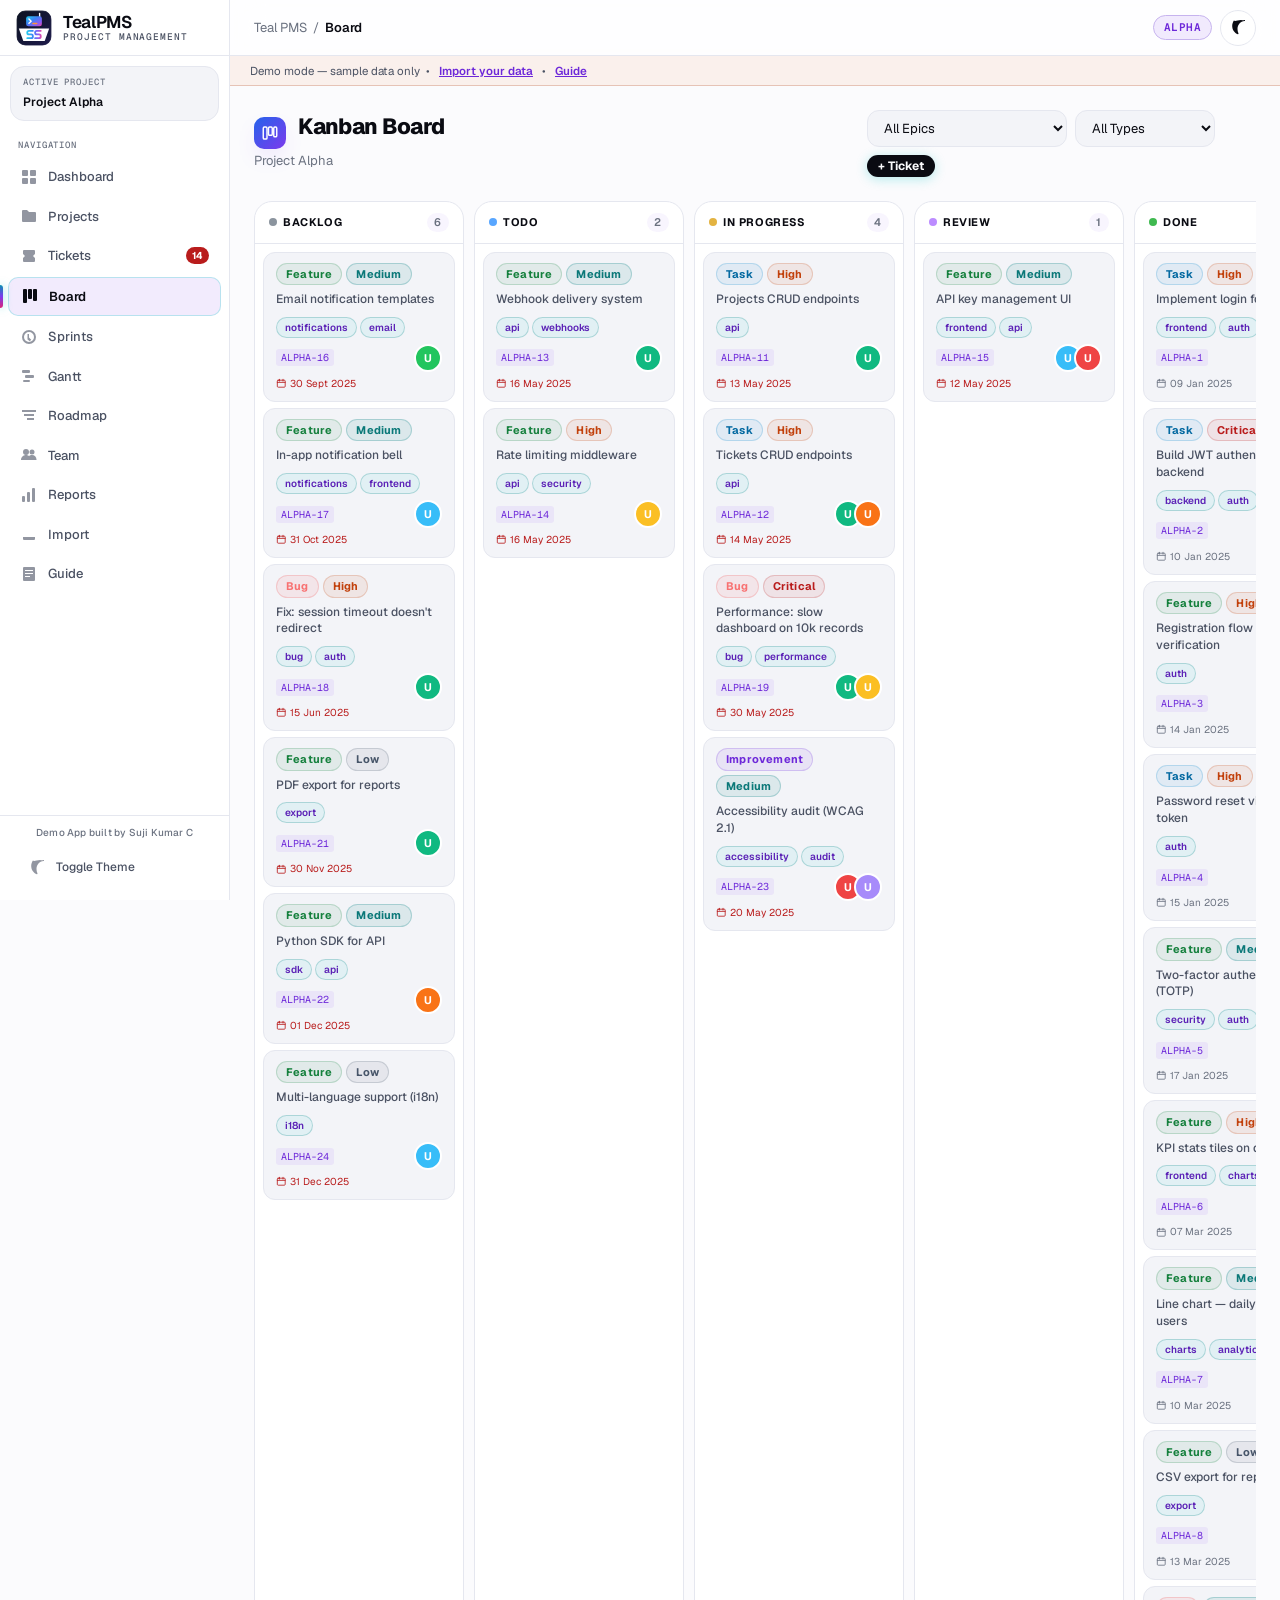
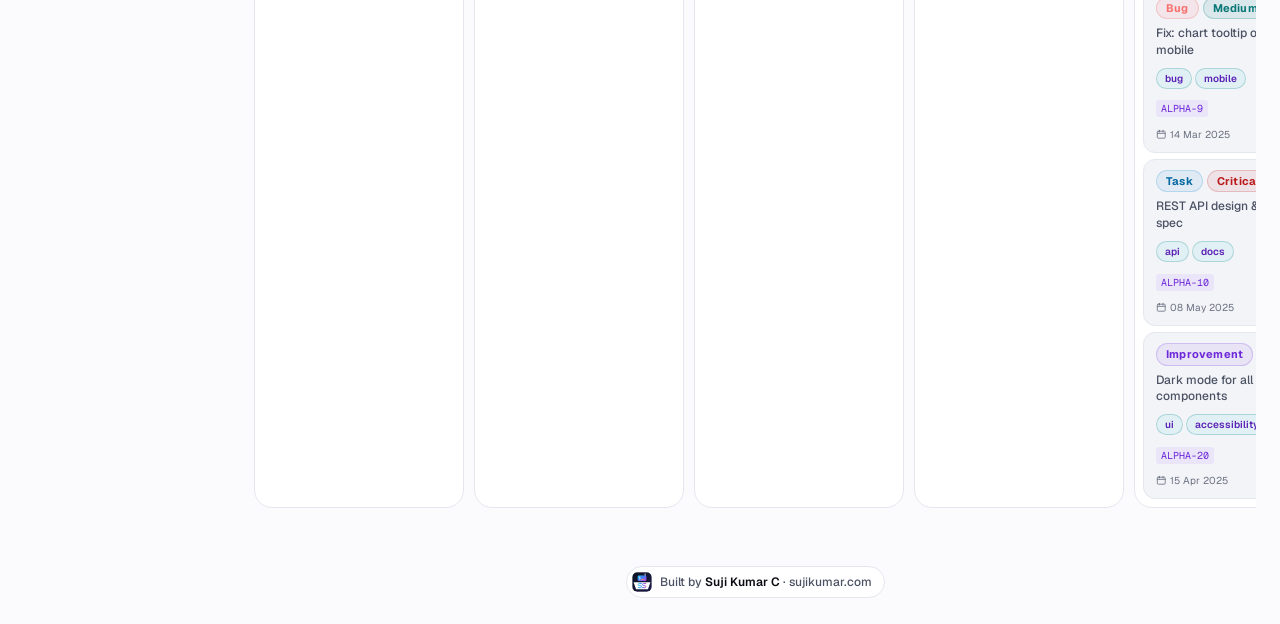
==== commit fb397192: "Brand" ====
--- a/board.html
+++ b/board.html
@@ -1,14 +1,14 @@
 <!DOCTYPE html>
-<html lang="en" data-theme="dark">
+<html lang="en">
 <head><meta charset="UTF-8"/>
   <meta name="author" content="Suji Kumar C" /><meta name="viewport" content="width=device-width,initial-scale=1"/>
-<title>Teal PMS — Board</title><link rel="icon" href="favicon.svg"/><link rel="stylesheet" href="css/style.css"/></head>
+<title>Teal PMS — Board</title><link rel="icon" href="favicon.svg"/><meta name="theme-color" content="#FBFBFD" media="(prefers-color-scheme: light)"/><meta name="theme-color" content="#07080D" media="(prefers-color-scheme: dark)"/><link rel="preload" href="fonts/geist.woff2" as="font" type="font/woff2" crossorigin/><link rel="stylesheet" href="css/style.css"/></head>
 <body>
 <script src="js/data.js"></script><script src="js/common.js"></script>
 <script>seedDemoData(); buildNav('board');</script>
 <div class="main-content">
   <div class="page-header">
-    <div><div class="page-title">📋 Kanban Board</div><div class="page-sub" id="board-sub"></div></div>
+    <div><div class="page-title"><i data-ic="board"></i> Kanban Board</div><div class="page-sub" id="board-sub"></div></div>
     <div class="page-header-actions">
       <select class="form-control" id="f-epic" onchange="render()" style="max-width:200px"><option value="">All Epics</option></select>
       <select class="form-control" id="f-type" onchange="render()" style="max-width:140px"><option value="">All Types</option><option>Task</option><option>Bug</option><option>Feature</option><option>Story</option><option>Improvement</option></select>
@@ -51,7 +51,7 @@
             <span class="ticket-card-key">${t.key}</span>
             ${renderAvatars(t.assignees, 2)}
           </div>
-          ${t.dueDate ? `<div style="font-size:10px;color:${new Date(t.dueDate)<new Date()&&col!=='Done'?'var(--fail)':'var(--text-muted)'};margin-top:4px">📅 ${fmtDate(t.dueDate)}</div>` : ''}
+          ${t.dueDate ? `<div style="font-size:10px;color:${new Date(t.dueDate)<new Date()&&col!=='Done'?'var(--fail)':'var(--text-muted)'};margin-top:4px"><i data-ic="calendar"></i> ${fmtDate(t.dueDate)}</div>` : ''}
         </div>`).join('')}
       </div>
     </div>`;
@@ -68,5 +68,4 @@
 }
 render();
 </script>
-<!-- sujikumar.com credit --><style id="ss-credit-css">.ss-credit{display:flex;justify-content:center;padding:16px 12px 20px;font:500 12px/1.4 system-ui,-apple-system,"Segoe UI",Roboto,sans-serif}.ss-credit a{display:inline-flex;align-items:center;gap:8px;padding:5px 12px 5px 5px;border-radius:999px;color:inherit;opacity:.78;text-decoration:none;border:1px solid rgba(148,163,184,.35);transition:opacity .2s,border-color .2s}.ss-credit a:hover{opacity:1;border-color:#8B5CF6}.ss-credit img{width:20px;height:20px;border-radius:5px;display:block}.ss-credit b{font-weight:600}.ss-credit--fixed{position:fixed;left:10px;bottom:10px;z-index:9999;padding:0}.ss-credit--fixed a{background:rgba(11,15,20,.72);color:#e6eaf0;opacity:.9;backdrop-filter:blur(6px);-webkit-backdrop-filter:blur(6px)}@media print{.ss-credit{display:none}}</style><div class="ss-credit"><a href="https://sujikumar.com/" rel="author" title="Built by Suji Kumar C — Digital Maritime Engineer"><img src="favicon.svg" alt="" width="20" height="20"><span>Built by <b>Suji Kumar C</b> · sujikumar.com</span></a></div>
 </body></html>
--- a/css/style.css
+++ b/css/style.css
@@ -4,7 +4,8 @@
    Logo:    #0DC8C8 (teal)
    ===================================================== */
 
-@import url('https://fonts.googleapis.com/css2?family=Roboto:wght@300;400;500;600;700;800&display=swap');
+@font-face { font-family: 'Geist'; src: url('../fonts/geist.woff2') format('woff2'); font-weight: 100 900; font-display: swap; }
+@font-face { font-family: 'Geist Mono'; src: url('../fonts/geist-mono.woff2') format('woff2'); font-weight: 100 900; font-display: swap; }
 
 /* ---- Global tokens ---- */
 :root {
@@ -28,7 +29,8 @@
   --banner-h:   30px;
   --radius:     8px;
   --radius-lg:  12px;
-  --font: 'Roboto', -apple-system, BlinkMacSystemFont, 'Segoe UI', sans-serif;
+  --font: 'Geist', system-ui, -apple-system, 'Segoe UI', Roboto, sans-serif;
+  --mono: 'Geist Mono', ui-monospace, SFMono-Regular, Menlo, Consolas, monospace;
   --tr: .15s ease;
 
   /* Alias — used by page scripts & components */
@@ -96,7 +98,7 @@
 a:hover { color: var(--primary-br); text-decoration: underline; }
 button { cursor: pointer; font-family: inherit; }
 input, select, textarea { font-family: inherit; }
-code { font-family: 'Courier New', monospace; font-size: 12px; background: var(--bg-hover); padding: 1px 5px; border-radius: 4px; color: var(--primary); }
+code { font-family: var(--mono); font-size: 12px; background: var(--bg-hover); padding: 1px 5px; border-radius: 4px; color: var(--primary); }
 
 /* ======================================================
    SIDEBAR
@@ -374,7 +376,7 @@
 tbody tr:hover { background: var(--bg-hover); }
 tbody tr:last-child td { border-bottom: none; }
 .ticket-key {
-  font-family: 'Courier New', monospace; font-size: 11px; font-weight: 700;
+  font-family: var(--mono); font-size: 11px; font-weight: 700;
   color: var(--primary); background: var(--primary-bg);
   padding: 2px 7px; border-radius: 4px; border: 1px solid rgba(13,200,200,.2);
 }
@@ -453,7 +455,7 @@
 .ticket-card-top { display:flex; align-items:center; gap:4px; margin-bottom:6px; flex-wrap:wrap; }
 .ticket-card-title { font-size:12px; font-weight:500; line-height:1.4; margin-bottom:8px; color:var(--text-dim); }
 .ticket-card-meta { display:flex; align-items:center; justify-content:space-between; gap:6px; }
-.ticket-card-key { font-family:'Courier New',monospace; font-size:10px; color:var(--primary); background:var(--primary-bg); padding:1px 5px; border-radius:3px; }
+.ticket-card-key { font-family:var(--mono); font-size:10px; color:var(--primary); background:var(--primary-bg); padding:1px 5px; border-radius:3px; }
 
 /* ======================================================
    SPRINT BOARD
@@ -632,3 +634,139 @@
   .main-content { margin-left:0; }
   .topbar, .demo-banner { left:0; }
 }
+
+
+/* ======================================================
+   AURORA BRAND LAYER — sujikumar.com
+   Light is the base; dark via data-theme="dark" (set at page start
+   from the saved choice or the device setting). Original token
+   names are kept so every page follows the brand.
+   ====================================================== */
+:root, [data-theme="light"] {
+  color-scheme: light;
+  --ink: #0A0B12; --muted: #4B5263; --faint: #6B7280;
+  --action: #6D28D9; --signal: #0E7490;
+  --g1: #0891B2; --g2: #2563EB; --g3: #7C3AED; --g4: #DB2777; --spark: #EA580C;
+  --glow-a: rgba(34,211,238,.28); --glow-b: rgba(139,92,246,.24);
+  --glass: rgba(255,255,255,.72);
+  --b-shadow: 0 1px 2px rgba(10,11,18,.04), 0 12px 32px -16px rgba(10,11,18,.16);
+  --teal: #6D28D9; --teal-br: #7C3AED; --teal-dk: #5B21B6;
+  --teal-glow: rgba(124,58,237,.15); --teal-bg: color-mix(in srgb, #7C3AED 8%, transparent);
+  --primary: #6D28D9; --primary-br: #7C3AED; --primary-dk: #5B21B6; --primary-bg: color-mix(in srgb, #7C3AED 8%, transparent);
+  --pass: #15803D; --fail: #B91C1C; --warn: #B45309; --info: #0E7490; --purple: #7C3AED;
+  --bg: #FBFBFD; --bg-2: #F3F4F8; --bg-card: #FFFFFF; --bg-sidebar: #FFFFFF; --bg-hover: color-mix(in srgb, #7C3AED 5%, transparent);
+  --bg-input: #F3F4F8; --border: #E5E7EF; --border-dim: #EEF0F5;
+  --text: #0A0B12; --text-dim: #4B5263; --text-muted: #6B7280;
+  --topbar-bg: rgba(255,255,255,.72);
+  --shadow: 0 12px 32px -16px rgba(10,11,18,.2); --shadow-sm: 0 1px 2px rgba(10,11,18,.04), 0 8px 24px -16px rgba(10,11,18,.16);
+  --shadow-teal: 0 10px 30px -14px rgba(124,58,237,.35);
+  --radius: 12px; --radius-lg: 18px;
+  --ease: cubic-bezier(.2,.8,.2,1);
+}
+[data-theme="dark"] {
+  color-scheme: dark;
+  --ink: #F1F3F9; --muted: #A1A8BA; --faint: #8189A0;
+  --action: #A78BFA; --signal: #22D3EE;
+  --g1: #22D3EE; --g2: #60A5FA; --g3: #A78BFA; --g4: #F472B6; --spark: #FB923C;
+  --glow-a: rgba(34,211,238,.22); --glow-b: rgba(139,92,246,.32);
+  --glass: rgba(15,17,24,.66);
+  --b-shadow: 0 1px 2px rgba(0,0,0,.5), 0 16px 40px -20px rgba(0,0,0,.8);
+  --teal: #A78BFA; --teal-br: #C4B5FD; --teal-dk: #8B5CF6;
+  --teal-glow: rgba(167,139,250,.2); --teal-bg: color-mix(in srgb, #A78BFA 10%, transparent);
+  --primary: #A78BFA; --primary-br: #C4B5FD; --primary-dk: #8B5CF6; --primary-bg: color-mix(in srgb, #A78BFA 10%, transparent);
+  --pass: #4ADE80; --fail: #F87171; --warn: #FBBF24; --info: #22D3EE; --purple: #A78BFA;
+  --bg: #07080D; --bg-2: #0B0D13; --bg-card: #0F1118; --bg-sidebar: #0B0D13; --bg-hover: rgba(255,255,255,.04);
+  --bg-input: #0B0D13; --border: rgba(255,255,255,.09); --border-dim: rgba(255,255,255,.06);
+  --text: #F1F3F9; --text-dim: #A1A8BA; --text-muted: #8189A0;
+  --topbar-bg: rgba(15,17,24,.66);
+  --shadow: 0 16px 40px -20px rgba(0,0,0,.8); --shadow-sm: 0 1px 2px rgba(0,0,0,.5), 0 12px 32px -20px rgba(0,0,0,.8);
+  --shadow-teal: 0 10px 30px -14px rgba(167,139,250,.4);
+}
+body { -webkit-font-smoothing: antialiased; }
+::selection { background: var(--g3); color: #fff; }
+:focus-visible { outline: 2px solid var(--action); outline-offset: 3px; border-radius: 8px; }
+.ic { display: inline-flex; width: 1.05em; height: 1.05em; vertical-align: -0.16em; flex: none; }
+.ic svg { width: 100%; height: 100%; }
+.page-title .ic {
+  width: 32px; height: 32px; padding: 7px; margin-right: 8px; vertical-align: -8px; border-radius: 10px;
+  color: #fff; background: linear-gradient(135deg, #2563EB, #7C3AED); box-shadow: 0 10px 24px -12px var(--g3);
+}
+
+/* Sidebar follows the mode */
+.sidebar { background: var(--bg-sidebar); border-right: 1px solid var(--border); box-shadow: none; }
+.sidebar-logo { border-bottom: 1px solid var(--border); text-decoration: none !important; }
+.sidebar-logo img { width: 36px; height: 36px; border-radius: 10px; display: block; flex-shrink: 0; }
+.sidebar-logo-text { color: var(--ink); font-weight: 650; letter-spacing: -.02em; line-height: 1.1; }
+.sidebar-logo-text span { color: inherit; }
+.sidebar-logo-text small { display: block; font-family: var(--mono); font-size: 9.5px; font-weight: 500; letter-spacing: .1em; text-transform: uppercase; color: var(--muted); }
+.sidebar-project { background: var(--bg-2); border: 1px solid var(--border); border-radius: 14px; }
+.sidebar-project:hover { border-color: color-mix(in srgb, var(--g3) 50%, var(--border)); background: var(--bg-2); }
+.sidebar-section, .sidebar-project-label { font-family: var(--mono); font-weight: 500; letter-spacing: .1em; color: var(--faint) !important; }
+.sidebar-project-name { color: var(--ink) !important; }
+.sidebar .nav-item { color: var(--muted); border-radius: 10px; }
+.sidebar .nav-item:hover { background: var(--bg-hover); color: var(--ink); }
+.sidebar .nav-item.active { background: color-mix(in srgb, var(--g3) 10%, transparent); color: var(--ink); box-shadow: none; }
+.sidebar .nav-item.active::before { background: linear-gradient(180deg, var(--g1), var(--g3), var(--g4)) !important; }
+.sidebar-bottom { border-top: 1px solid var(--border); }
+.sidebar-credit { color: var(--faint) !important; }
+
+/* Topbar: glass */
+.topbar { background: var(--topbar-bg); backdrop-filter: blur(16px) saturate(1.4); -webkit-backdrop-filter: blur(16px) saturate(1.4); }
+[data-theme="dark"] .topbar { border-bottom-color: var(--border); }
+[data-theme="light"] .topbar { box-shadow: none; }
+.theme-toggle, .menu-toggle {
+  width: 36px; height: 36px; padding: 0; display: grid; place-items: center; border-radius: 50%; cursor: pointer;
+  background: var(--bg-card); color: var(--ink); border: 1px solid var(--border);
+}
+.theme-toggle:hover, .menu-toggle:hover { border-color: color-mix(in srgb, var(--g3) 50%, var(--border)); color: var(--ink); }
+.menu-toggle { display: none; }
+.sidebar-backdrop { display: none; }
+.proj-key { font-family: var(--mono); font-size: 11px; font-weight: 600; letter-spacing: .04em; color: var(--action); background: color-mix(in srgb, var(--g3) 10%, transparent); padding: 3px 10px; border: 1px solid color-mix(in srgb, var(--g3) 30%, var(--border)); border-radius: 999px; }
+.demo-banner { background: color-mix(in srgb, var(--spark) 7%, var(--bg)); border-bottom: 1px solid color-mix(in srgb, var(--spark) 25%, var(--border)); color: var(--muted) !important; }
+.demo-banner a { color: var(--action) !important; }
+
+/* Components */
+.card, .stat-card { border-radius: 18px; box-shadow: var(--b-shadow); }
+.btn { border-radius: 999px; }
+.btn-primary { background: var(--ink) !important; color: var(--bg) !important; border-color: var(--ink) !important; }
+.btn-primary:hover { box-shadow: 0 0 0 1px color-mix(in srgb, var(--g3) 40%, transparent), 0 10px 30px -8px var(--g3), 0 6px 20px -10px var(--g1); }
+.form-control, input, select, textarea { border-radius: 12px; }
+.form-control:focus, input:focus, select:focus, textarea:focus { border-color: var(--action) !important; box-shadow: 0 0 0 3px color-mix(in srgb, var(--action) 22%, transparent) !important; outline: none; }
+.page-title { letter-spacing: -.03em; }
+
+/* Credit badge (built by js/common.js) */
+.ss-credit { display: flex; justify-content: center; padding: 18px 12px 26px; margin-left: var(--sidebar-w); }
+.ss-credit a {
+  display: inline-flex; align-items: center; gap: 8px; padding: 5px 12px 5px 5px; border-radius: 999px;
+  font: 500 12px/1.4 var(--font); color: var(--muted); text-decoration: none !important;
+  border: 1px solid var(--border); background: var(--bg-card);
+}
+.ss-credit a:hover { color: var(--ink); border-color: color-mix(in srgb, var(--g3) 50%, var(--border)); }
+.ss-credit img { width: 20px; height: 20px; border-radius: 5px; display: block; }
+.ss-credit b { color: var(--ink); font-weight: 600; }
+
+/* Mobile / tablet: slide-in sidebar with a menu button; dashboard rows stack */
+@media (max-width: 900px) {
+  .sidebar { transform: translateX(-102%); transition: transform .28s var(--ease); box-shadow: var(--b-shadow); }
+  body.nav-open .sidebar { transform: none; }
+  .sidebar-backdrop { display: block; position: fixed; inset: 0; z-index: 95; background: rgba(7,8,13,.45); opacity: 0; pointer-events: none; transition: opacity .2s; }
+  body.nav-open .sidebar-backdrop { opacity: 1; pointer-events: auto; }
+  .topbar, .demo-banner { left: 0; }
+  .topbar { padding: 0 12px; }
+  .menu-toggle { display: grid; }
+  .main-content, .ss-credit { margin-left: 0; }
+  .main-content { padding: 16px 14px; }
+  .main-content > div[style*="grid-template-columns:1fr 1fr 320px"] { grid-template-columns: 1fr !important; }
+}
+@media (max-width: 560px) {
+  .grid-4 { grid-template-columns: 1fr 1fr !important; }
+  .demo-banner { font-size: 10.5px; padding: 0 12px; overflow: hidden; white-space: nowrap; }
+}
+@media (prefers-reduced-motion: reduce) {
+  *, *::before, *::after { animation: none !important; transition: none !important; }
+}
+.ticket-key, .ticket-card-key, .tk-key { white-space: nowrap; }
+@media (max-width: 900px) {
+  .card:has(table) { overflow-x: auto; -webkit-overflow-scrolling: touch; }
+  .card:has(table) table { min-width: 520px; }
+}
